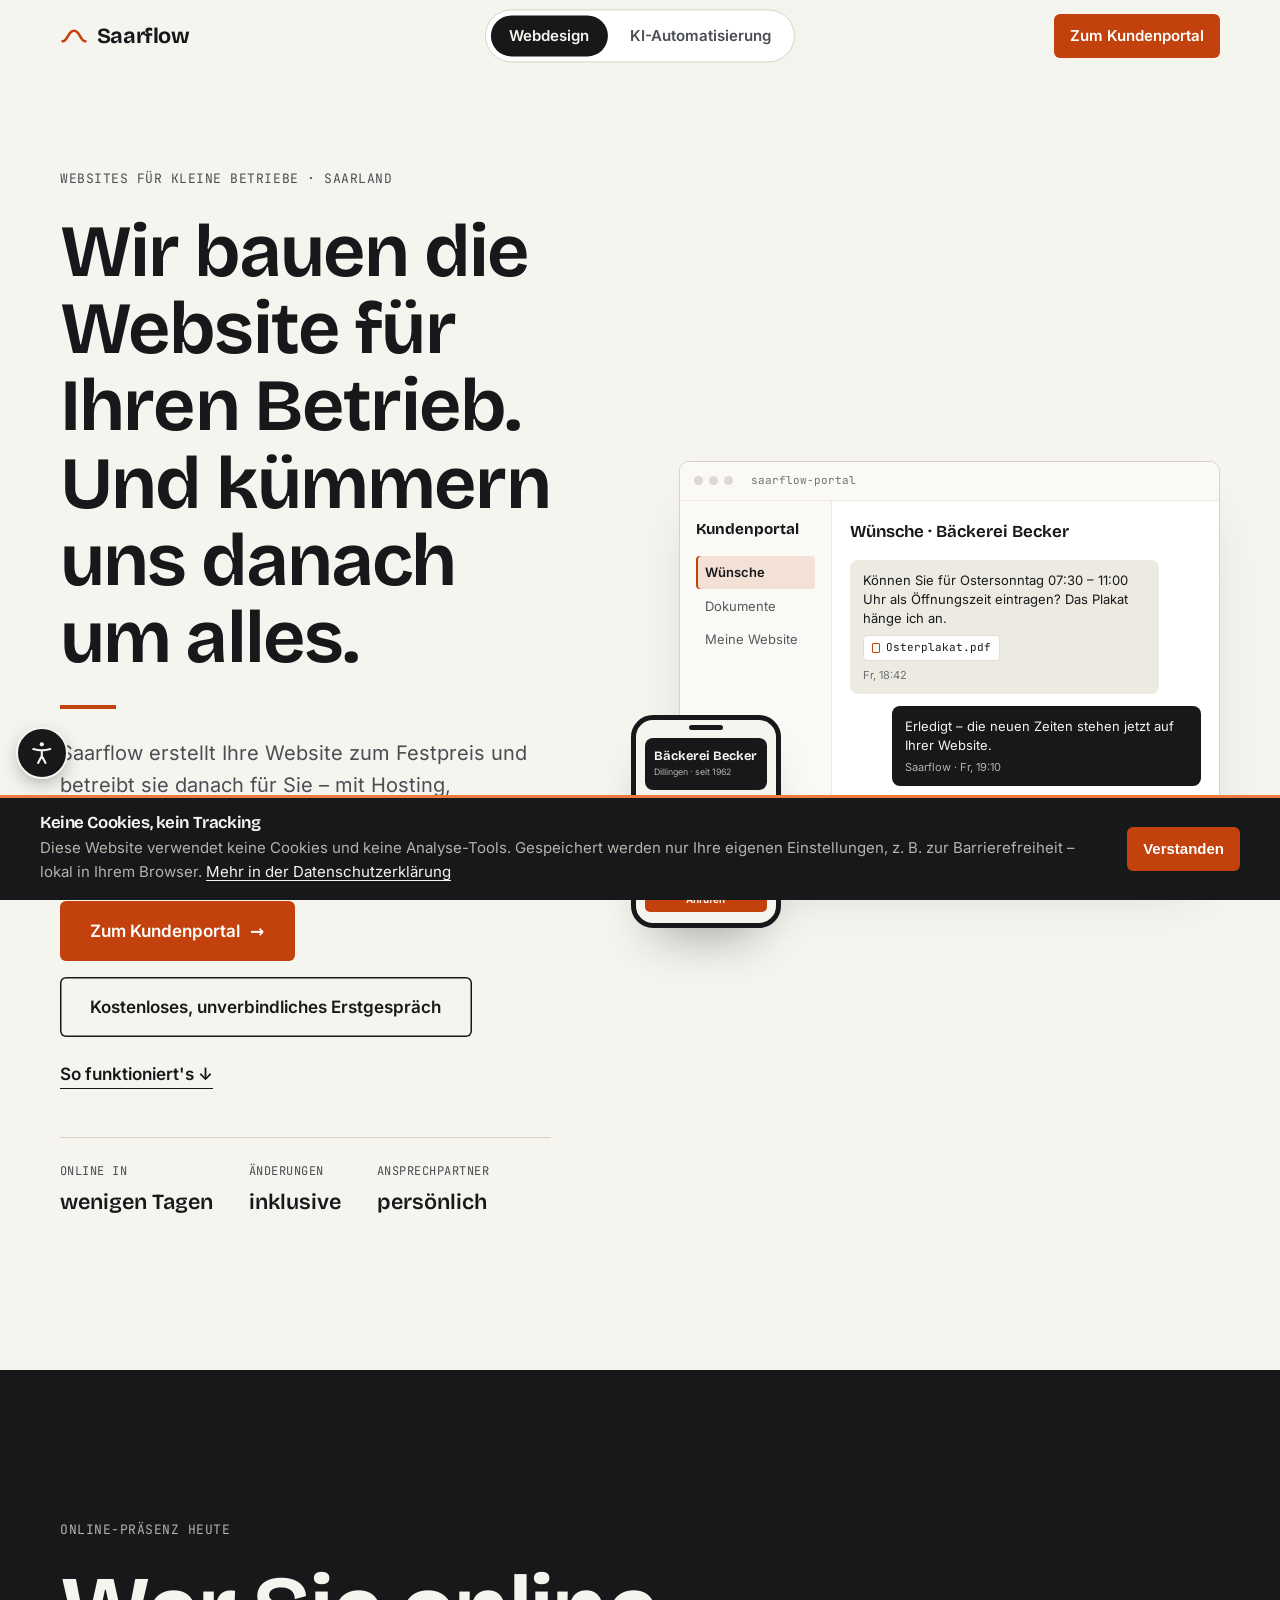
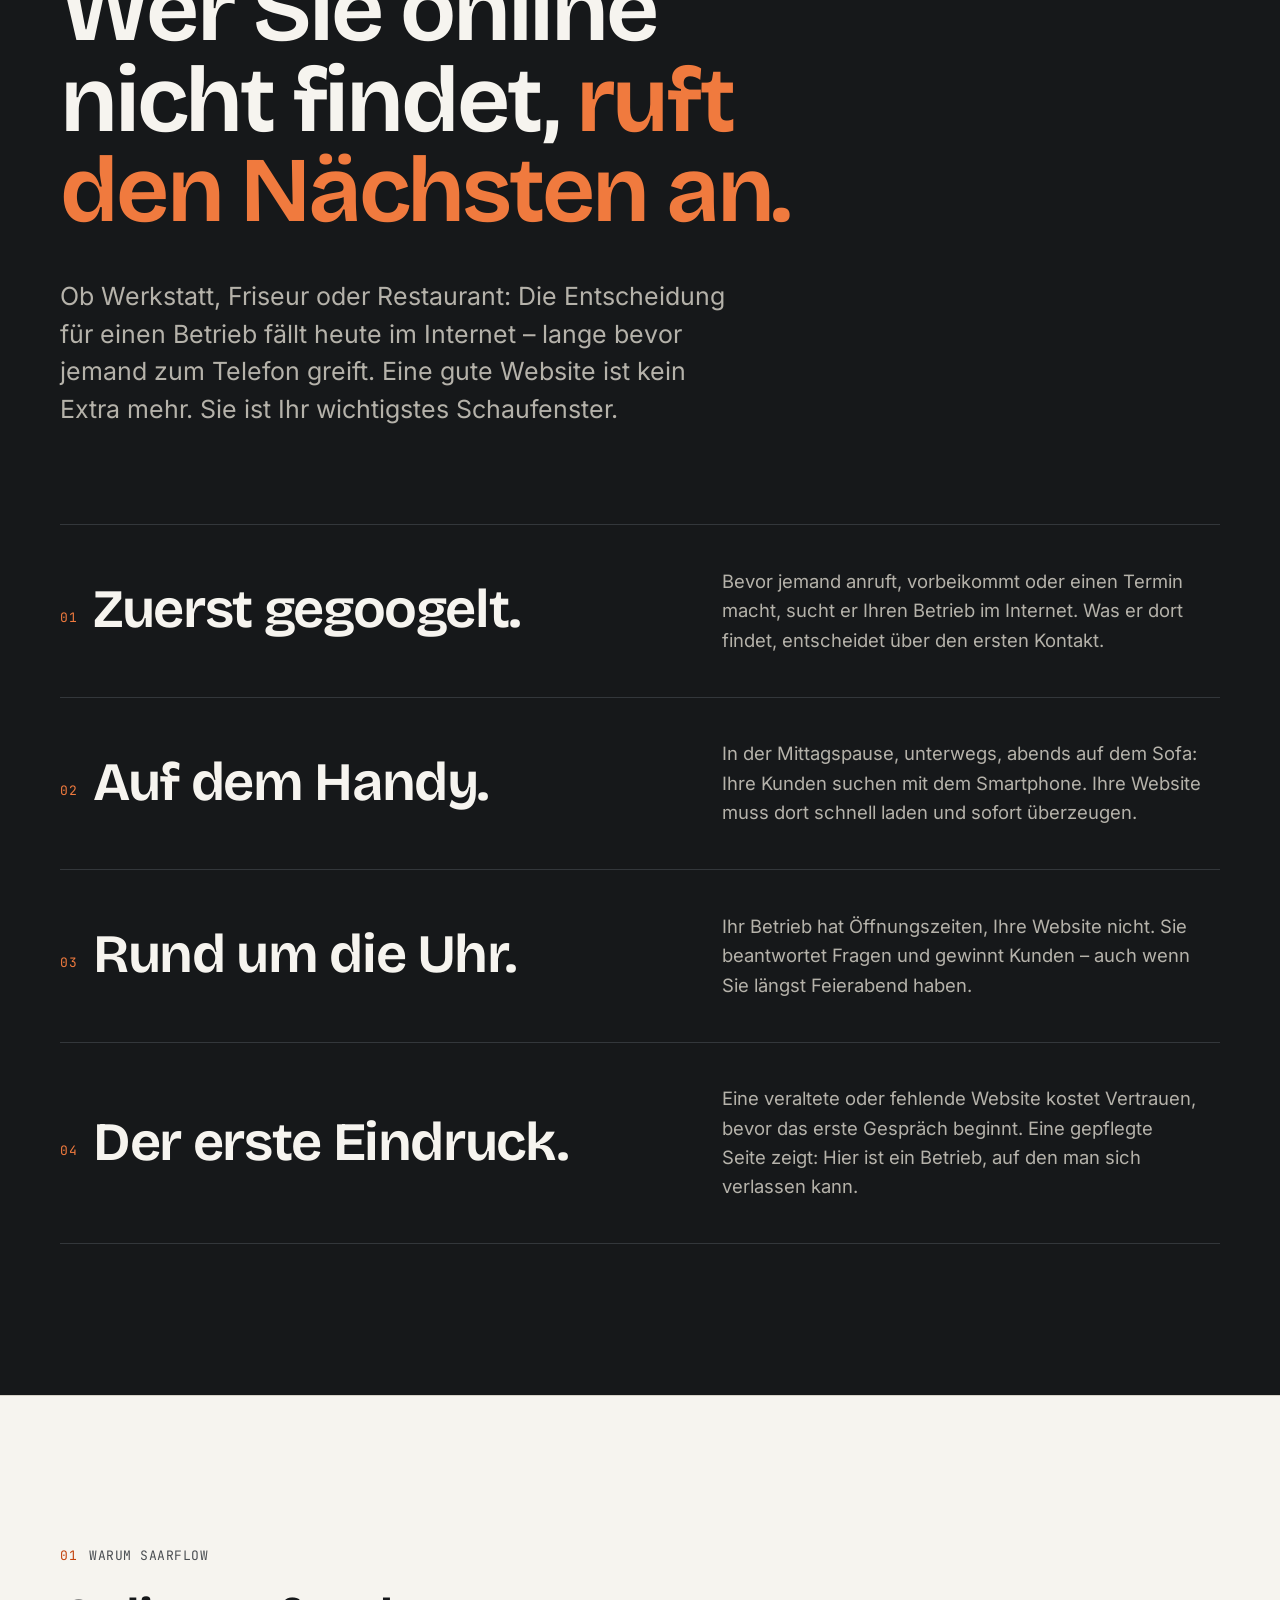
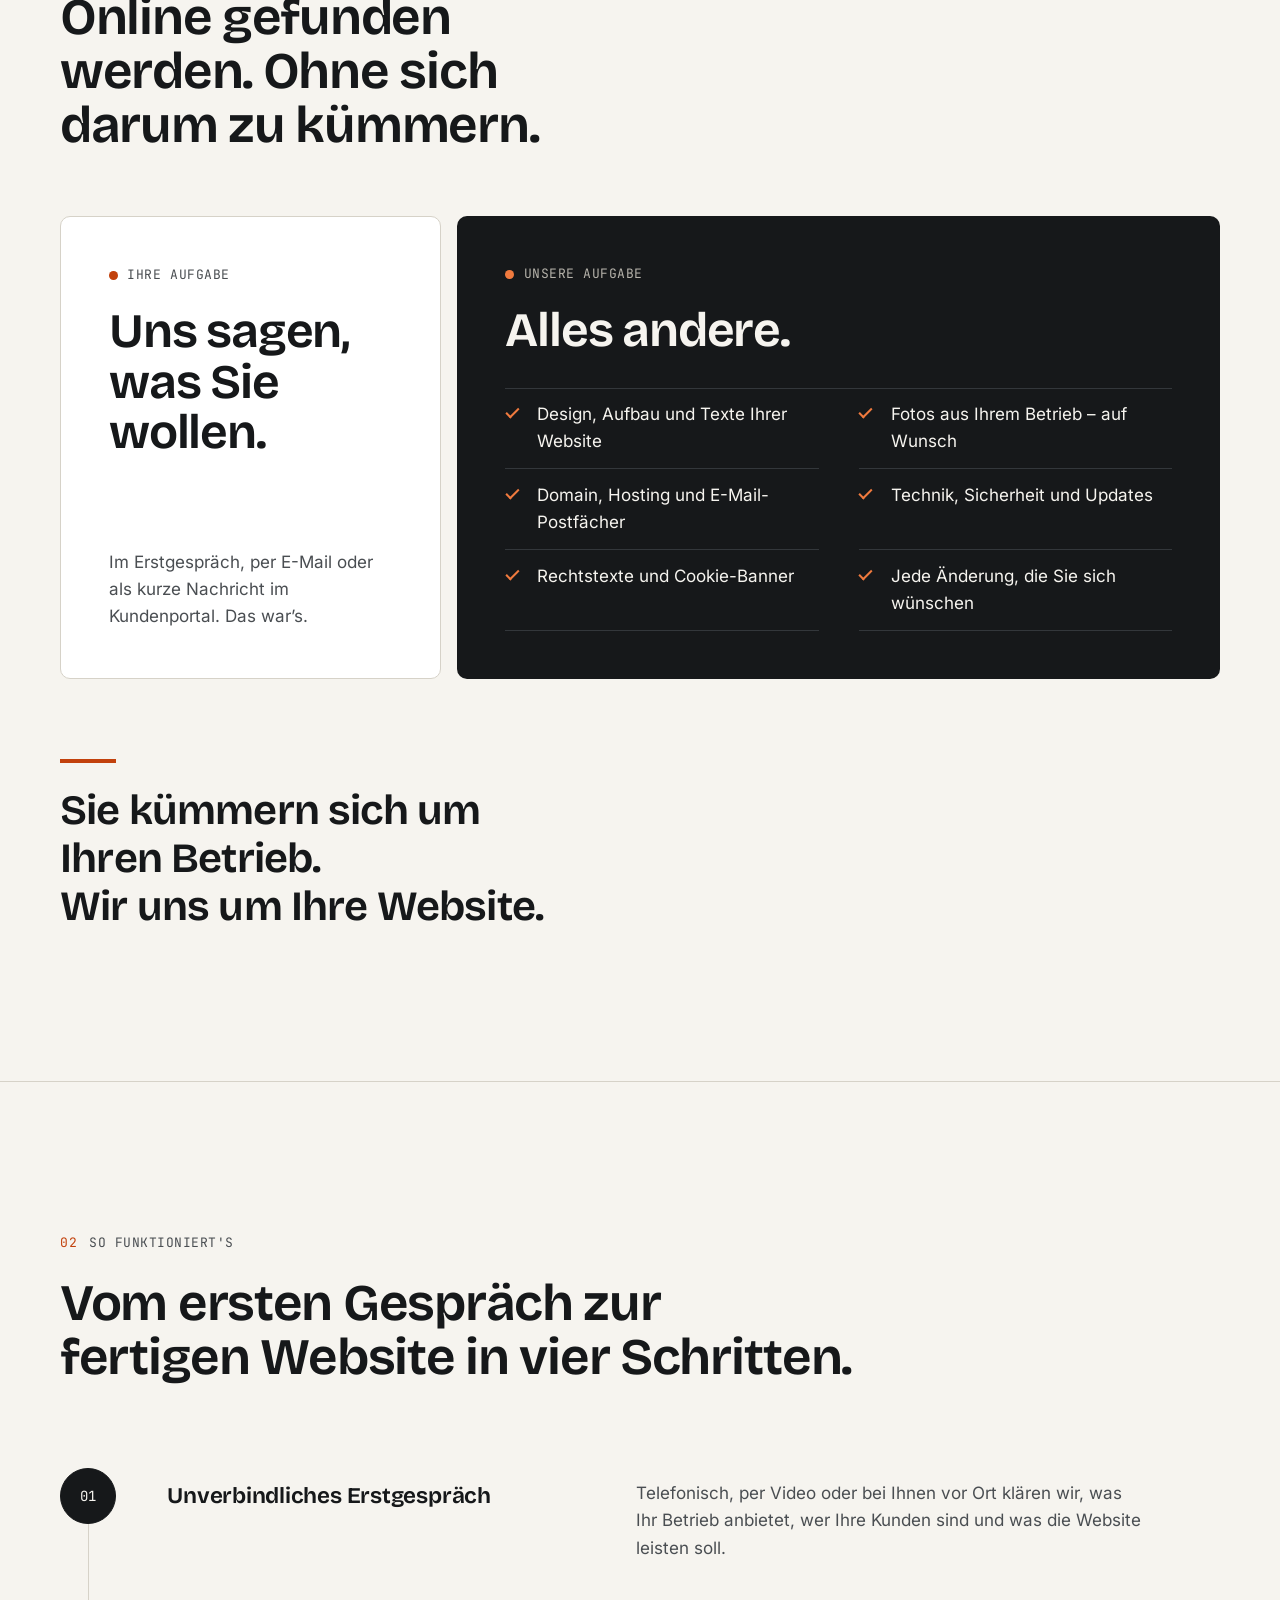
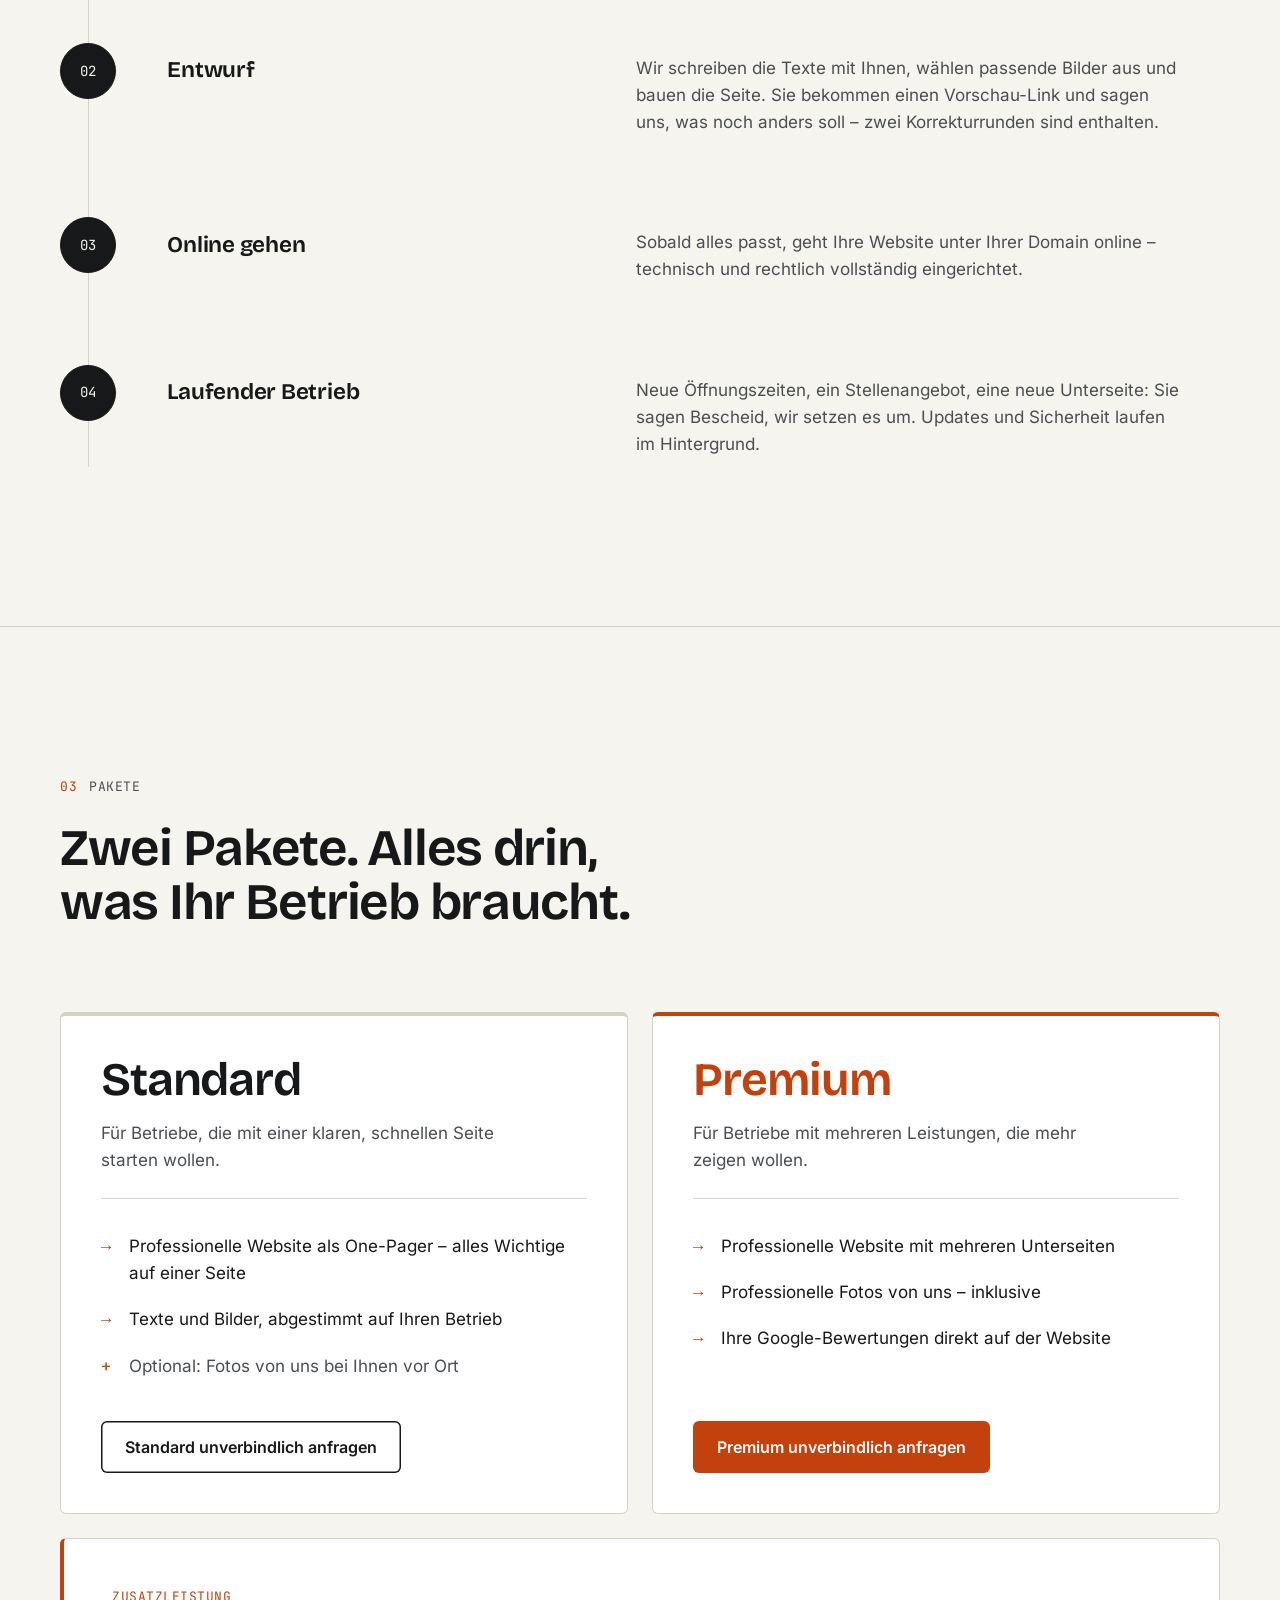
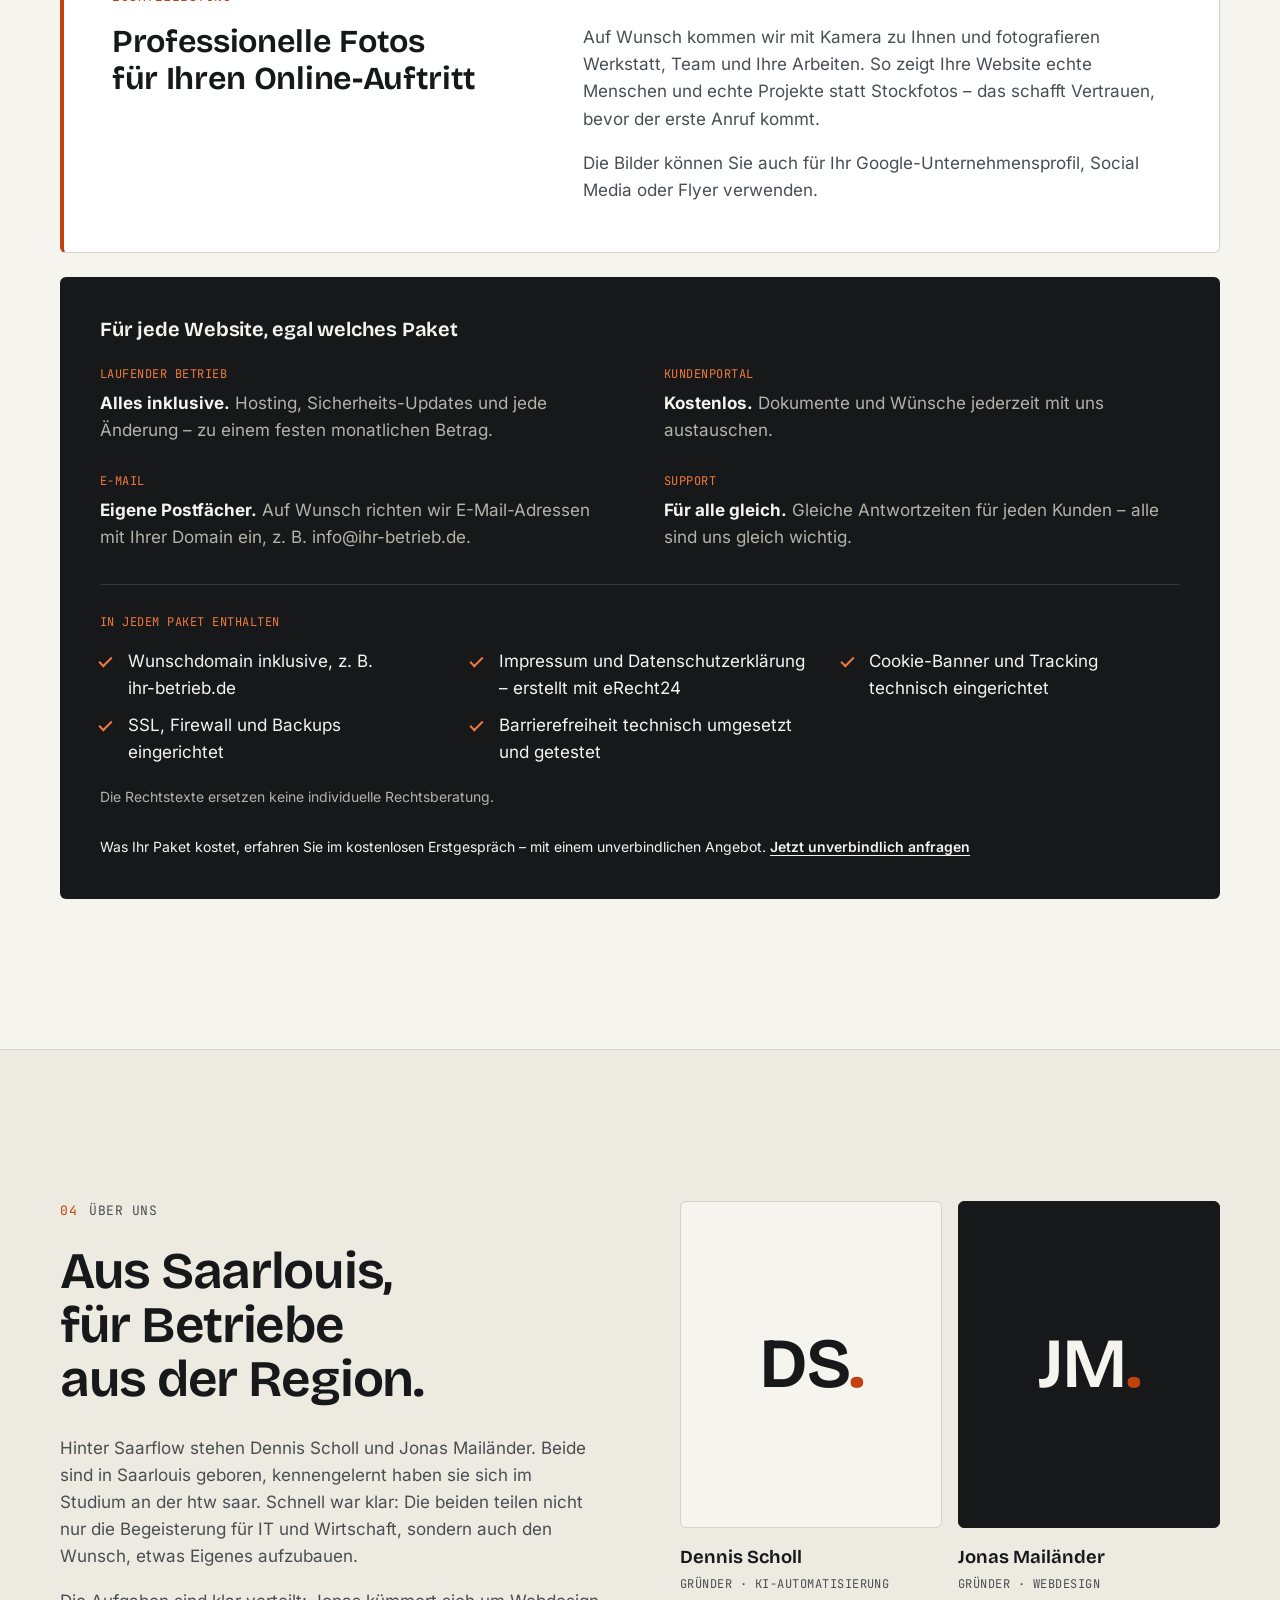
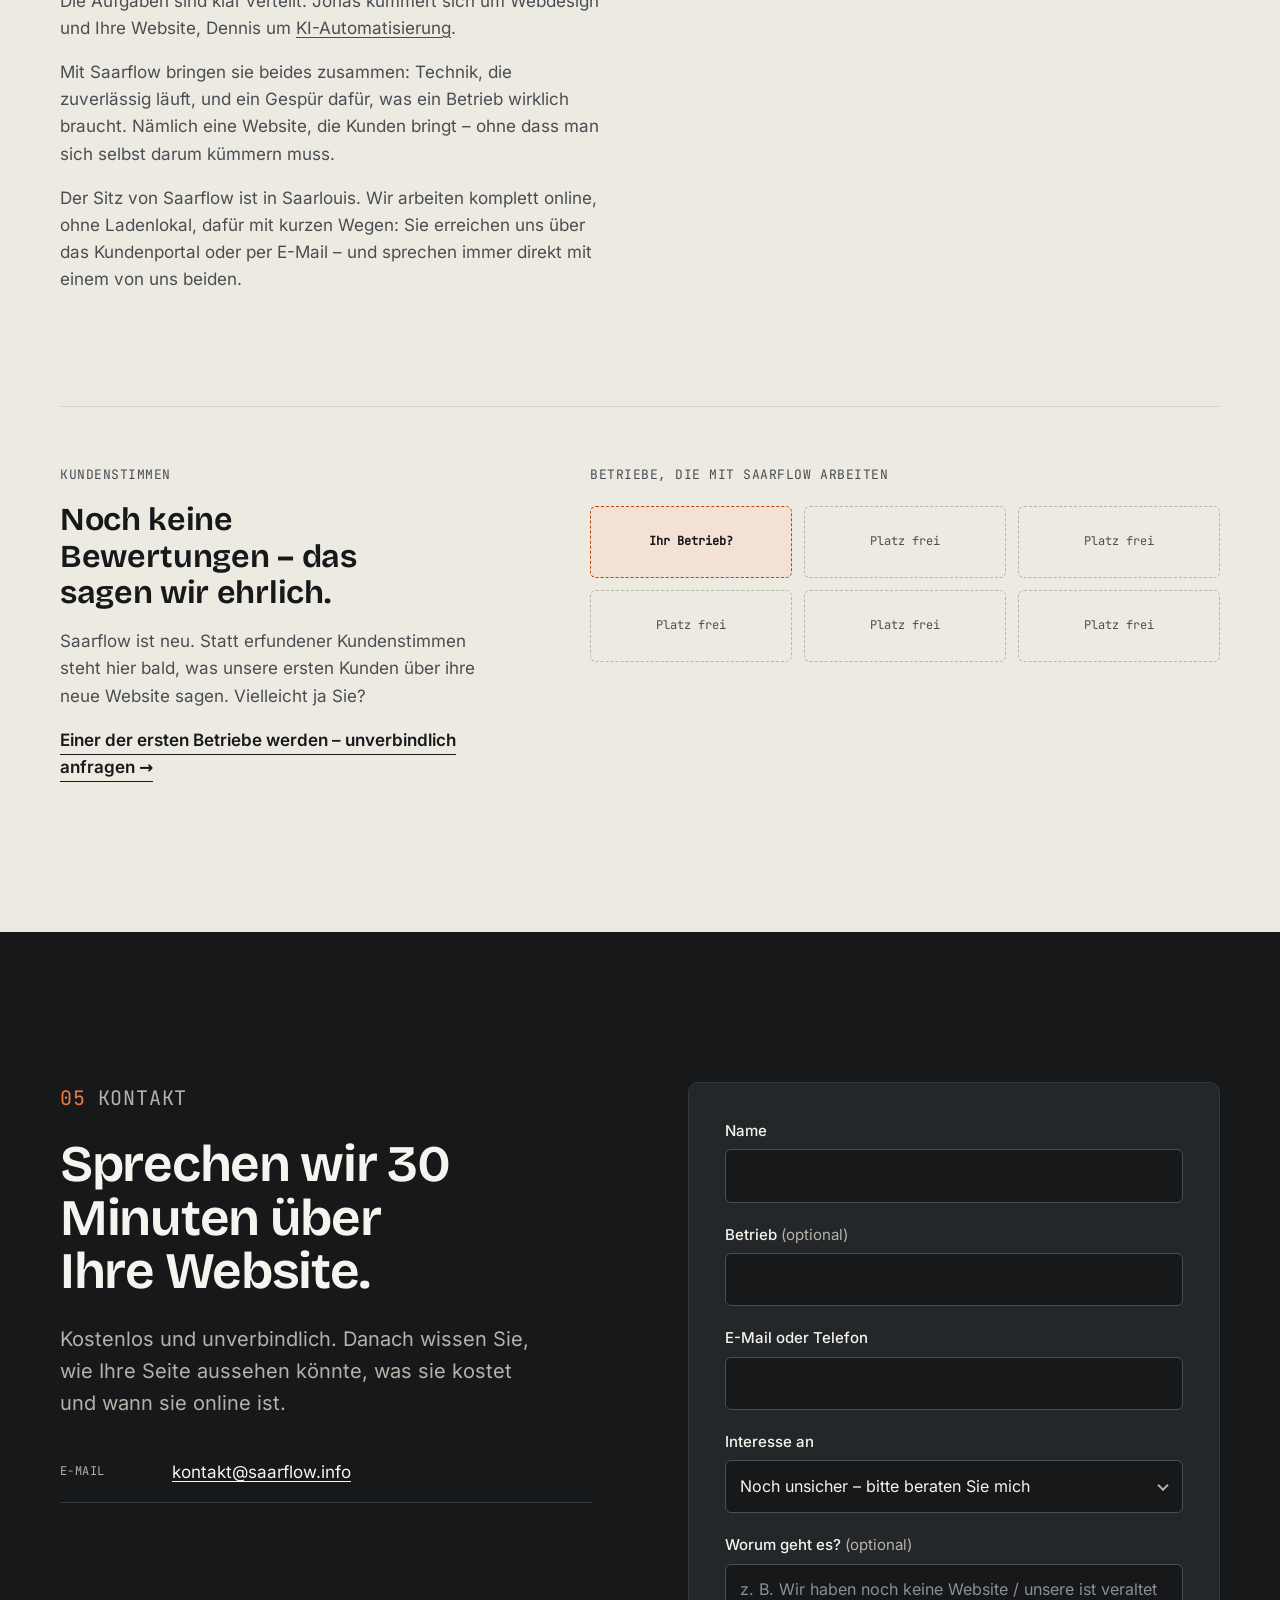
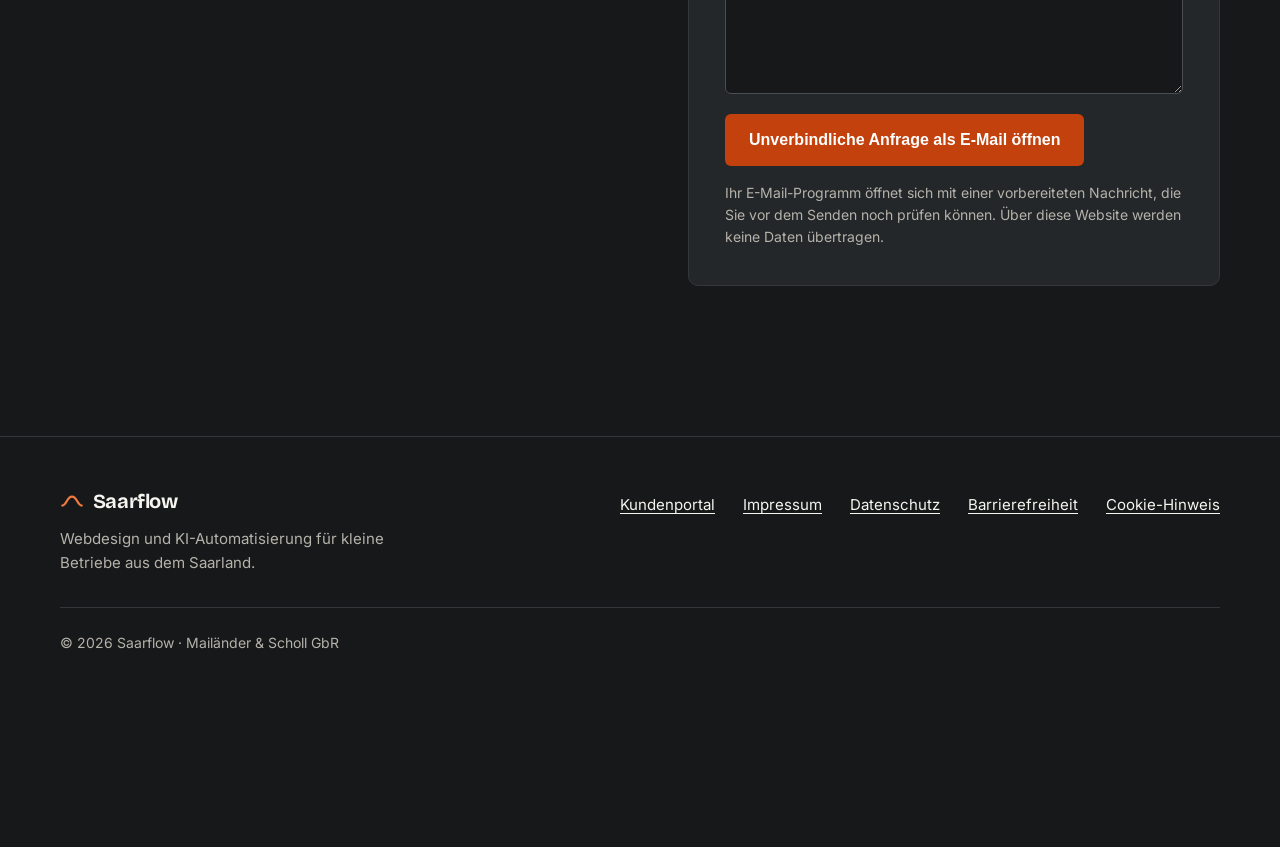
==== index.html @ 3294ce54 "Center section switch, stress 'unverbindlich', drop prices on webdesign - Header: Webdesign / KI-Aut" ====
<!doctype html>
<html lang="de">
<head>
  <meta charset="utf-8">
  <meta name="viewport" content="width=device-width, initial-scale=1">
  <title>Saarflow – Websites für kleine Betriebe, gebaut und gepflegt</title>
  <meta name="description" content="Saarflow baut die Website für Ihren Betrieb und kümmert sich danach um Hosting und Updates. Persönlich, unkompliziert und mit allen Änderungen inklusive. Aus Saarlouis.">
  <meta name="theme-color" content="#F6F4EF">
  <link rel="preload" href="assets/fonts/bricolage-grotesque-latin-wght-normal.woff2" as="font" type="font/woff2" crossorigin>
  <link rel="preload" href="assets/fonts/inter-latin-wght-normal.woff2" as="font" type="font/woff2" crossorigin>
  <link rel="stylesheet" href="assets/css/style.css?v=22">
  <link rel="icon" href="assets/favicon.svg" type="image/svg+xml">
  <script>(function(d){d.classList.add('js');try{var a=JSON.parse(localStorage.getItem('sf-a11y')||'{}');if(a.font)d.classList.add('a11y-font-'+a.font);for(var k in a){if(k!=='font'&&a[k])d.classList.add('a11y-'+k)}}catch(e){}})(document.documentElement)</script>
</head>
<body>
  <a class="skip-link" href="#inhalt">Zum Inhalt springen</a>

  <header class="site-header">
    <div class="container header-inner">
      <a class="logo" href="./" aria-label="Saarflow – Startseite">
        <svg class="logo-mark" viewBox="0 0 32 32" aria-hidden="true"><path d="M3 22c6 0 6-12 13-12s7 12 13 12" fill="none" stroke="currentColor" stroke-width="3" stroke-linecap="round"/></svg>
        <span>Saarflow</span>
      </a>
      <button class="nav-toggle" aria-expanded="false" aria-controls="hauptnavigation">
        <span class="nav-toggle-bars" aria-hidden="true"></span>
        <span class="visually-hidden">Menü</span>
      </button>
      <nav id="hauptnavigation" class="main-nav" aria-label="Hauptnavigation">
        <ul class="nav-switch">
          <li><a href="index.html" aria-current="page">Webdesign</a></li>
          <li><a href="ki-automatisierung.html">KI-Automatisierung</a></li>
        </ul>
        <a class="btn btn-small btn-portal nav-portal" href="https://kundenportal.saarflow.info">Zum Kundenportal</a>
      </nav>
    </div>
  </header>

  <main id="inhalt">

    <!-- 1 · HERO -->
    <section class="hero" aria-labelledby="hero-title">
      <div class="container hero-grid">
        <div class="hero-copy">
          <p class="eyebrow">Websites für kleine Betriebe · Saarland</p>
          <h1 id="hero-title">Wir bauen die Website für Ihren Betrieb. Und kümmern uns danach um alles.</h1>
          <p class="lead">Saarflow erstellt Ihre Website zum Festpreis und betreibt sie danach für Sie – mit Hosting, Sicherheits-Updates und jeder Änderung, die Sie sich wünschen.</p>
          <div class="hero-actions">
            <a class="btn btn-portal btn-large" href="https://kundenportal.saarflow.info">Zum Kundenportal <span aria-hidden="true">→</span></a>
            <a class="btn btn-outline btn-large" href="#kontakt">Kostenloses, unverbindliches Erstgespräch</a>
          </div>
          <p class="hero-sub"><a class="text-link" href="#ablauf">So funktioniert's <span aria-hidden="true">↓</span></a></p>

          <dl class="facts">
            <div><dt>Online in</dt><dd>wenigen Tagen</dd></div>
            <div><dt>Änderungen</dt><dd>inklusive</dd></div>
            <div><dt>Ansprechpartner</dt><dd>persönlich</dd></div>
          </dl>
        </div>

        <!-- Produktansicht (HTML/CSS-Mockup, kein Bild) -->
        <div class="hero-visual reveal" role="img" aria-label="Produktansicht: Im Saarflow-Kundenportal bittet eine Beispiel-Bäckerei um neue Öffnungszeiten für Sonntag, Saarflow meldet die Änderung als erledigt. Daneben zeigt ein Smartphone die aktualisierte Website.">
          <div class="mock-editor" aria-hidden="true">
            <div class="mock-bar"><span></span><span></span><span></span><em>saarflow-portal</em></div>
            <div class="mock-body">
              <aside class="mock-side">
                <b>Kundenportal</b>
                <ul>
                  <li class="is-active">Wünsche</li>
                  <li>Dokumente</li>
                  <li>Meine Website</li>
                </ul>
              </aside>
              <div class="mock-main">
                <p class="mock-label">Wünsche · Bäckerei Becker</p>
                <div class="mock-msg mock-msg--in">
                  <p>Können Sie für Ostersonntag 07:30 – 11:00 Uhr als Öffnungszeit eintragen? Das Plakat hänge ich an.</p>
                  <span class="mock-file">Osterplakat.pdf</span>
                  <small>Fr, 18:42</small>
                </div>
                <div class="mock-msg mock-msg--out">
                  <p>Erledigt – die neuen Zeiten stehen jetzt auf Ihrer Website.</p>
                  <small>Saarflow · Fr, 19:10</small>
                </div>
                <div class="mock-save"><span class="mock-status">Änderung ist online</span><span class="mock-btn">Neuer Wunsch</span></div>
              </div>
            </div>
          </div>
          <div class="mock-phone" aria-hidden="true">
            <div class="phone-notch"></div>
            <div class="phone-hero"><b>Bäckerei Becker</b><small>Dillingen · seit 1962</small></div>
            <div class="phone-card">
              <small>Heute geöffnet</small>
              <b>07:30 – 11:00</b>
            </div>
            <div class="phone-lines"><i></i><i></i><i class="short"></i></div>
            <div class="phone-cta">Anrufen</div>
          </div>
        </div>
      </div>
    </section>

    <!-- Online-Präsenz: warum sie heute zählt -->
    <section class="online" aria-labelledby="online-title">
      <div class="container">
        <p class="eyebrow eyebrow--light">Online-Präsenz heute</p>
        <h2 id="online-title" class="online-title">Wer Sie online nicht findet, <span>ruft den Nächsten an.</span></h2>
        <p class="online-lead">Ob Werkstatt, Friseur oder Restaurant: Die Entscheidung für einen Betrieb fällt heute im Internet – lange bevor jemand zum Telefon greift. Eine gute Website ist kein Extra mehr. Sie ist Ihr wichtigstes Schaufenster.</p>
        <ol class="online-points">
          <li class="reveal">
            <h3><span class="online-num" aria-hidden="true">01</span>Zuerst gegoogelt.</h3>
            <p>Bevor jemand anruft, vorbeikommt oder einen Termin macht, sucht er Ihren Betrieb im Internet. Was er dort findet, entscheidet über den ersten Kontakt.</p>
          </li>
          <li class="reveal">
            <h3><span class="online-num" aria-hidden="true">02</span>Auf dem Handy.</h3>
            <p>In der Mittagspause, unterwegs, abends auf dem Sofa: Ihre Kunden suchen mit dem Smartphone. Ihre Website muss dort schnell laden und sofort überzeugen.</p>
          </li>
          <li class="reveal">
            <h3><span class="online-num" aria-hidden="true">03</span>Rund um die Uhr.</h3>
            <p>Ihr Betrieb hat Öffnungszeiten, Ihre Website nicht. Sie beantwortet Fragen und gewinnt Kunden – auch wenn Sie längst Feierabend haben.</p>
          </li>
          <li class="reveal">
            <h3><span class="online-num" aria-hidden="true">04</span>Der erste Eindruck.</h3>
            <p>Eine veraltete oder fehlende Website kostet Vertrauen, bevor das erste Gespräch beginnt. Eine gepflegte Seite zeigt: Hier ist ein Betrieb, auf den man sich verlassen kann.</p>
          </li>
        </ol>
      </div>
    </section>

    <!-- 2 · WARUM SAARFLOW: Online-Präsenz, stressfrei -->
    <section id="problem" class="section why" aria-labelledby="why-title">
      <div class="container">
        <div class="why-intro">
          <div class="why-head">
            <p class="eyebrow"><span class="num">01</span> Warum Saarflow</p>
            <h2 id="why-title">Online gefunden werden. Ohne sich darum zu kümmern.</h2>
          </div>
        </div>

        <div class="split reveal" role="group" aria-label="Wer macht was?">
          <div class="split-you">
            <p class="split-label">Ihre Aufgabe</p>
            <p class="split-big">Uns sagen, was Sie wollen.</p>
            <p class="split-small">Im Erstgespräch, per E-Mail oder als kurze Nachricht im Kundenportal. Das war’s.</p>
          </div>
          <div class="split-us">
            <p class="split-label">Unsere Aufgabe</p>
            <p class="split-big">Alles andere.</p>
            <ul class="split-list">
              <li>Design, Aufbau und Texte Ihrer Website</li>
              <li>Fotos aus Ihrem Betrieb – auf Wunsch</li>
              <li>Domain, Hosting und E-Mail-Postfächer</li>
              <li>Technik, Sicherheit und Updates</li>
              <li>Rechtstexte und Cookie-Banner</li>
              <li>Jede Änderung, die Sie sich wünschen</li>
            </ul>
          </div>
        </div>

        <div class="why-close reveal">
          <p class="why-statement">Sie kümmern sich um Ihren Betrieb.<br>Wir uns um Ihre Website.</p>
        </div>
      </div>
    </section>

    <!-- 3 · SO FUNKTIONIERT'S -->
    <section id="ablauf" class="section process" aria-labelledby="ablauf-title">
      <div class="container">
        <div class="section-head">
          <p class="eyebrow"><span class="num">02</span> So funktioniert's</p>
          <h2 id="ablauf-title">Vom ersten Gespräch zur fertigen Website in vier Schritten.</h2>
        </div>

        <ol class="steps">
          <li class="step reveal">
            <div class="step-num" aria-hidden="true">01</div>
            <div class="step-text">
              <h3>Unverbindliches Erstgespräch</h3>
              <p>Telefonisch, per Video oder bei Ihnen vor Ort klären wir, was Ihr Betrieb anbietet, wer Ihre Kunden sind und was die Website leisten soll.</p>
            </div>
          </li>
          <li class="step reveal">
            <div class="step-num" aria-hidden="true">02</div>
            <div class="step-text">
              <h3>Entwurf</h3>
              <p>Wir schreiben die Texte mit Ihnen, wählen passende Bilder aus und bauen die Seite. Sie bekommen einen Vorschau-Link und sagen uns, was noch anders soll – zwei Korrekturrunden sind enthalten.</p>
            </div>
          </li>
          <li class="step reveal">
            <div class="step-num" aria-hidden="true">03</div>
            <div class="step-text">
              <h3>Online gehen</h3>
              <p>Sobald alles passt, geht Ihre Website unter Ihrer Domain online – technisch und rechtlich vollständig eingerichtet.</p>
            </div>
          </li>
          <li class="step reveal">
            <div class="step-num" aria-hidden="true">04</div>
            <div class="step-text">
              <h3>Laufender Betrieb</h3>
              <p>Neue Öffnungszeiten, ein Stellenangebot, eine neue Unterseite: Sie sagen Bescheid, wir setzen es um. Updates und Sicherheit laufen im Hintergrund.</p>
            </div>
          </li>
        </ol>

      </div>
    </section>

    <!-- 3 · PREISE -->
    <section id="preise" class="section pricing" aria-labelledby="preise-title">
      <div class="container">
        <div class="section-head">
          <p class="eyebrow"><span class="num">03</span> Pakete</p>
          <h2 id="preise-title">Zwei Pakete. Alles drin, was Ihr Betrieb braucht.</h2>
        </div>

        <div class="plans">
          <article class="plan reveal" aria-labelledby="plan-standard">
            <header class="plan-head">
              <h3 id="plan-standard">Standard</h3>
              <p class="plan-for">Für Betriebe, die mit einer klaren, schnellen Seite starten wollen.</p>
            </header>
            <ul class="plan-list">
              <li>Professionelle Website als One-Pager – alles Wichtige auf einer Seite</li>
              <li>Texte und Bilder, abgestimmt auf Ihren Betrieb</li>
              <li class="plan-option">Optional: Fotos von uns bei Ihnen vor Ort</li>
            </ul>
            <a class="btn btn-outline" href="#kontakt" data-paket="Standard">Standard unverbindlich anfragen</a>
          </article>

          <article class="plan plan--premium reveal" aria-labelledby="plan-premium">
            <header class="plan-head">
              <h3 id="plan-premium">Premium</h3>
              <p class="plan-for">Für Betriebe mit mehreren Leistungen, die mehr zeigen wollen.</p>
            </header>
            <ul class="plan-list">
              <li>Professionelle Website mit mehreren Unterseiten</li>
              <li>Professionelle Fotos von uns – inklusive</li>
              <li>Ihre Google-Bewertungen direkt auf der Website</li>
            </ul>
            <a class="btn" href="#kontakt" data-paket="Premium">Premium unverbindlich anfragen</a>
          </article>
        </div>

        <aside class="extra extra--pricing reveal" aria-labelledby="fotos-title">
          <p class="eyebrow">Zusatzleistung</p>
          <div class="extra-body">
            <h3 id="fotos-title">Professionelle Fotos für Ihren Online-Auftritt</h3>
            <div>
              <p>Auf Wunsch kommen wir mit Kamera zu Ihnen und fotografieren Werkstatt, Team und Ihre Arbeiten. So zeigt Ihre Website echte Menschen und echte Projekte statt Stockfotos – das schafft Vertrauen, bevor der erste Anruf kommt.</p>
              <p>Die Bilder können Sie auch für Ihr Google-Unternehmensprofil, Social Media oder Flyer verwenden.</p>
            </div>
          </div>
        </aside>

        <div class="plan-common reveal">
          <h3>Für jede Website, egal welches Paket</h3>
          <dl>
            <div>
              <dt>Laufender Betrieb</dt>
              <dd><strong>Alles inklusive.</strong> Hosting, Sicherheits-Updates und jede Änderung – zu einem festen monatlichen Betrag.</dd>
            </div>
            <div>
              <dt>Kundenportal</dt>
              <dd><strong>Kostenlos.</strong> Dokumente und Wünsche jederzeit mit uns austauschen.</dd>
            </div>
            <div>
              <dt>E-Mail</dt>
              <dd><strong>Eigene Postfächer.</strong> Auf Wunsch richten wir E-Mail-Adressen mit Ihrer Domain ein, z. B. <span class="nowrap">info@ihr-betrieb.de</span>.</dd>
            </div>
            <div>
              <dt>Support</dt>
              <dd><strong>Für alle gleich.</strong> Gleiche Antwortzeiten für jeden Kunden – alle sind uns gleich wichtig.</dd>
            </div>
          </dl>
          <div class="plan-checks">
            <h4>In jedem Paket enthalten</h4>
            <ul>
              <li>Wunschdomain inklusive, z. B. <span class="nowrap">ihr-betrieb.de</span></li>
              <li>Impressum und Datenschutzerklärung – erstellt mit eRecht24</li>
              <li>Cookie-Banner und Tracking technisch eingerichtet</li>
              <li>SSL, Firewall und Backups eingerichtet</li>
              <li>Barrierefreiheit technisch umgesetzt und getestet</li>
            </ul>
            <p class="plan-checks-note">Die Rechtstexte ersetzen keine individuelle Rechtsberatung.</p>
          </div>
          <p class="plan-note">Was Ihr Paket kostet, erfahren Sie im kostenlosen Erstgespräch – mit einem unverbindlichen Angebot. <a href="#kontakt">Jetzt unverbindlich anfragen</a></p>
        </div>
      </div>
    </section>

    <!-- 4 · VERTRAUEN -->
    <section id="ueber-uns" class="section about" aria-labelledby="about-title">
      <div class="container about-grid">
        <div class="about-copy reveal">
          <p class="eyebrow"><span class="num">04</span> Über uns</p>
          <h2 id="about-title">Aus Saarlouis, für Betriebe aus der Region.</h2>
          <p>Hinter Saarflow stehen Dennis Scholl und Jonas Mailänder. Beide sind in Saarlouis geboren, kennengelernt haben sie sich im Studium an der htw saar. Schnell war klar: Die beiden teilen nicht nur die Begeisterung für IT und Wirtschaft, sondern auch den Wunsch, etwas Eigenes aufzubauen.</p>
          <p>Die Aufgaben sind klar verteilt: Jonas kümmert sich um Webdesign und Ihre Website, Dennis um <a href="ki-automatisierung.html">KI-Automatisierung</a>.</p>
          <p>Mit Saarflow bringen sie beides zusammen: Technik, die zuverlässig läuft, und ein Gespür dafür, was ein Betrieb wirklich braucht. Nämlich eine Website, die Kunden bringt – ohne dass man sich selbst darum kümmern muss.</p>
          <p>Der Sitz von Saarflow ist in Saarlouis. Wir arbeiten komplett online, ohne Ladenlokal, dafür mit kurzen Wegen: Sie erreichen uns über das Kundenportal oder per E-Mail – und sprechen immer direkt mit einem von uns beiden.</p>
        </div>

        <div class="about-visual reveal">
          <ul class="founders">
            <li class="founder">
              <div class="founder-photo" aria-hidden="true"><span>DS</span></div>
              <p class="founder-name">Dennis Scholl</p>
              <p class="founder-role">Gründer · KI-Automatisierung</p>
            </li>
            <li class="founder">
              <div class="founder-photo" aria-hidden="true"><span>JM</span></div>
              <p class="founder-name">Jonas Mailänder</p>
              <p class="founder-role">Gründer · Webdesign</p>
            </li>
          </ul>
        </div>
      </div>

      <div class="container">
        <div class="first-clients reveal">
          <div class="first-copy">
            <p class="eyebrow">Kundenstimmen</p>
            <h3>Noch keine Bewertungen – das sagen wir ehrlich.</h3>
            <p>Saarflow ist neu. Statt erfundener Kundenstimmen steht hier bald, was unsere ersten Kunden über ihre neue Website sagen. Vielleicht ja Sie?</p>
            <a class="text-link" href="#kontakt">Einer der ersten Betriebe werden – unverbindlich anfragen <span aria-hidden="true">→</span></a>
          </div>
          <div class="first-slots">
            <p class="slots-label">Betriebe, die mit Saarflow arbeiten</p>
            <ul aria-label="Noch freie Plätze">
              <li class="slot slot--you"><span>Ihr Betrieb?</span></li>
              <li class="slot"><span>Platz frei</span></li>
              <li class="slot"><span>Platz frei</span></li>
              <li class="slot"><span>Platz frei</span></li>
              <li class="slot"><span>Platz frei</span></li>
              <li class="slot"><span>Platz frei</span></li>
            </ul>
          </div>
        </div>
      </div>
    </section>

    <!-- 5 · CTA + KONTAKT -->
    <section id="kontakt" class="section contact" aria-labelledby="kontakt-title">
      <div class="container contact-grid">
        <div class="contact-copy">
          <p class="eyebrow eyebrow--light"><span class="num">05</span> Kontakt</p>
          <h2 id="kontakt-title">Sprechen wir 30 Minuten über Ihre Website.</h2>
          <p>Kostenlos und unverbindlich. Danach wissen Sie, wie Ihre Seite aussehen könnte, was sie kostet und wann sie online ist.</p>
          <dl class="contact-data">
            <div><dt>E-Mail</dt><dd><a href="mailto:kontakt@saarflow.info">kontakt@saarflow.info</a></dd></div>
          </dl>
        </div>

        <!-- Formular öffnet das E-Mail-Programm des Besuchers (mailto). Empfänger: action + data-mailto.
             Felder haben bewusst kein name-Attribut: ohne JS öffnet sich so eine leere Mail statt "name=..."-Zeilen. -->
        <form class="contact-form" action="mailto:kontakt@saarflow.info" novalidate data-contact-form data-topic="Webdesign" data-mailto="kontakt@saarflow.info">
          <div class="field">
            <label for="name">Name</label>
            <input id="name" type="text" autocomplete="name" required>
          </div>
          <div class="field">
            <label for="betrieb">Betrieb <span class="optional">(optional)</span></label>
            <input id="betrieb" type="text" autocomplete="organization">
          </div>
          <div class="field">
            <label for="email">E-Mail oder Telefon</label>
            <input id="email" type="text" autocomplete="email" required>
          </div>
          <div class="field">
            <label for="paket">Interesse an</label>
            <div class="select-wrap">
              <select id="paket">
                <option value="">Noch unsicher – bitte beraten Sie mich</option>
                <option value="Standard">Standard – One-Pager</option>
                <option value="Premium">Premium – mehrere Unterseiten</option>
              </select>
            </div>
          </div>
          <div class="field">
            <label for="nachricht">Worum geht es? <span class="optional">(optional)</span></label>
            <textarea id="nachricht" rows="4" placeholder="z. B. Wir haben noch keine Website / unsere ist veraltet"></textarea>
          </div>
          <button class="btn btn-light" type="submit">Unverbindliche Anfrage als E-Mail öffnen</button>
          <p class="form-hint">Ihr E-Mail-Programm öffnet sich mit einer vorbereiteten Nachricht, die Sie vor dem Senden noch prüfen können. Über diese Website werden keine Daten übertragen.</p>
          <p class="form-status" role="status" aria-live="polite"></p>
        </form>
      </div>
    </section>
  </main>

  <footer class="site-footer">
    <div class="container footer-inner">
      <div class="footer-brand">
        <p class="logo logo--small"><svg class="logo-mark" viewBox="0 0 32 32" aria-hidden="true"><path d="M3 22c6 0 6-12 13-12s7 12 13 12" fill="none" stroke="currentColor" stroke-width="3" stroke-linecap="round"/></svg> Saarflow</p>
        <p class="footer-claim">Webdesign und KI-Automatisierung für kleine Betriebe aus dem Saarland.</p>
      </div>
      <nav aria-label="Rechtliches">
        <ul>
          <li><a href="https://kundenportal.saarflow.info">Kundenportal</a></li>
          <li><a href="impressum.html">Impressum</a></li>
          <li><a href="datenschutz.html">Datenschutz</a></li>
          <li><a href="barrierefreiheit.html">Barrierefreiheit</a></li>
          <li><button type="button" class="link-btn" data-cookie-settings>Cookie-Hinweis</button></li>
        </ul>
      </nav>
      <p class="copyright">© 2026 Saarflow · Mailänder &amp; Scholl GbR</p>
    </div>
  </footer>

  <script src="assets/js/main.js?v=22" defer></script>
</body>
</html>
---- assets/css/style.css ----
/* ==========================================================================
   Saarflow – Stylesheet
   Designrichtung „Industrie-Präzision“: warmes Off-White, Graphit, ein Akzent.
   ========================================================================== */

@font-face {
  font-family: "Bricolage Grotesque";
  src: url("../fonts/bricolage-grotesque-latin-wght-normal.woff2") format("woff2-variations");
  font-weight: 200 800;
  font-display: swap;
}
@font-face {
  font-family: "Inter";
  src: url("../fonts/inter-latin-wght-normal.woff2") format("woff2-variations");
  font-weight: 100 900;
  font-display: swap;
}
@font-face {
  font-family: "JetBrains Mono";
  src: url("../fonts/jetbrains-mono-latin-400-normal.woff2") format("woff2");
  font-weight: 400;
  font-display: swap;
}

:root {
  /* Farben */
  --paper: #F6F4EF;
  --paper-2: #EDEAE2;
  --ink: #16181A;
  --ink-2: #4A4E52;          /* Fließtext sekundär, 7.6:1 auf --paper */
  --line: #D6D2C8;
  --accent: #C2410C;          /* Hochofen-Orange, 4.9:1 auf --paper, 5.2:1 mit Weiß */
  --accent-soft: #F3E1D6;
  --dark: #16181A;
  --dark-2: #24272A;
  --on-dark: #F6F4EF;
  --on-dark-2: #B5B2AA;
  --accent-on-dark: #F07A3E;  /* 6.1:1 auf --dark */

  /* Typografie */
  --f-display: "Bricolage Grotesque", "Arial Narrow", system-ui, sans-serif;
  --f-text: "Inter", system-ui, -apple-system, "Segoe UI", sans-serif;
  --f-mono: "JetBrains Mono", ui-monospace, "SFMono-Regular", Menlo, monospace;

  --fs-h1: clamp(2.35rem, 1.4rem + 4.2vw, 4.6rem);
  --fs-h2: clamp(1.85rem, 1.3rem + 2.4vw, 3.2rem);
  --fs-h3: clamp(1.2rem, 1.1rem + .4vw, 1.4rem);
  --fs-lead: clamp(1.08rem, 1rem + .35vw, 1.25rem);

  /* Abstände */
  --gutter: clamp(1rem, .5rem + 2.5vw, 2.5rem);
  --section: clamp(5rem, 3rem + 8vw, 10rem);
  --radius: 6px;
  --max: 1240px;
}

/* ---------- Basis ---------- */
*, *::before, *::after { box-sizing: border-box; }
html { -webkit-text-size-adjust: 100%; scroll-behavior: smooth; scroll-padding-top: 5rem; }
body {
  margin: 0;
  background: var(--paper);
  color: var(--ink);
  font-family: var(--f-text);
  font-size: 1.0625rem;
  line-height: 1.6;
  -webkit-font-smoothing: antialiased;
  text-rendering: optimizeLegibility;
}
h1, h2, h3 { font-family: var(--f-display); font-weight: 650; line-height: 1.05; letter-spacing: -0.025em; margin: 0; text-wrap: balance; }
h1 { font-size: var(--fs-h1); }
h2 { font-size: var(--fs-h2); }
h3 { font-size: var(--fs-h3); letter-spacing: -0.01em; line-height: 1.2; }
p { margin: 0 0 1em; text-wrap: pretty; }
ul, ol { margin: 0; padding: 0; list-style: none; }
a { color: inherit; text-decoration-thickness: 1px; text-underline-offset: .2em; }
a:hover { color: var(--accent); }
img, svg { display: block; max-width: 100%; }

:focus-visible { outline: 3px solid var(--accent); outline-offset: 3px; border-radius: 2px; }

.container { width: 100%; max-width: var(--max); margin-inline: auto; padding-inline: var(--gutter); }
.visually-hidden { position: absolute !important; width: 1px; height: 1px; overflow: hidden; clip: rect(0 0 0 0); white-space: nowrap; }

.skip-link { position: absolute; left: 1rem; top: -4rem; z-index: 100; background: var(--ink); color: var(--paper); padding: .75rem 1rem; border-radius: var(--radius); }
.skip-link:focus { top: 1rem; color: var(--paper); }

/* Platzhalter-Markierung: bewusst sichtbar, bis echte Inhalte vorliegen */
.ph {
  background: var(--accent-soft);
  color: inherit;
  outline: 1.5px dashed var(--accent);
  outline-offset: 1px;
  border-radius: 2px;
  padding: 0 .2em;
}
.ph--dark { background: rgba(240, 122, 62, .14); outline-color: var(--accent-on-dark); color: var(--on-dark); }

/* ---------- Bausteine ---------- */
.eyebrow {
  font-family: var(--f-mono);
  font-size: .8125rem;
  letter-spacing: .04em;
  text-transform: uppercase;
  color: var(--ink-2);
  margin-bottom: 1.5rem;
  display: flex; align-items: center; gap: .75rem;
}
.eyebrow .num { color: var(--accent); }
.eyebrow--light { color: var(--on-dark-2); }
.eyebrow--light .num { color: var(--accent-on-dark); }

.btn {
  display: inline-flex; align-items: center; justify-content: center;
  min-height: 3.25rem;
  padding: .9rem 1.5rem;
  background: var(--accent);
  color: #fff;
  font-weight: 600;
  font-size: 1rem;
  line-height: 1.2;
  text-align: center;
  text-decoration: none;
  border: 0;
  border-radius: var(--radius);
  cursor: pointer;
  transition: background-color .2s ease, transform .2s ease;
}
.btn:hover { background: #A3360A; color: #fff; }
.btn:active { transform: translateY(1px); }
.btn-small { min-height: 2.75rem; padding: .6rem 1rem; font-size: .9375rem; }
.btn-large { min-height: 3.75rem; padding: 1.05rem 1.9rem; font-size: 1.0625rem; }
.btn-portal { gap: .6rem; }
.btn-outline { background: transparent; color: var(--ink); box-shadow: inset 0 0 0 1.5px var(--ink); }
.btn-outline:hover { background: var(--ink); color: var(--paper); }
.btn-light:focus-visible { outline-color: var(--accent-on-dark); }

.text-link { font-weight: 600; text-decoration: none; border-bottom: 1px solid currentColor; padding-block: .25rem; }

.section { padding-block: var(--section); border-top: 1px solid var(--line); }
.section-head { max-width: 52rem; margin-bottom: clamp(3rem, 2rem + 4vw, 5.5rem); }

/* ---------- Header ---------- */
.site-header {
  position: sticky; top: 0; z-index: 50;
  background: rgba(246, 244, 239, .94);
  border-bottom: 1px solid transparent;
  transition: border-color .2s ease;
}
.site-header.is-scrolled { border-bottom-color: var(--line); }
.header-inner { display: flex; align-items: center; justify-content: space-between; min-height: 4.5rem; }
.logo { display: inline-flex; align-items: center; gap: .55rem; font-family: var(--f-display); font-weight: 700; font-size: 1.35rem; letter-spacing: -0.02em; text-decoration: none; margin: 0; }
.logo-mark { width: 1.75rem; height: 1.75rem; color: var(--accent); }

.nav-toggle {
  display: inline-flex; align-items: center; justify-content: center;
  width: 2.75rem; height: 2.75rem;
  background: none; border: 1px solid var(--line); border-radius: var(--radius); cursor: pointer; color: var(--ink);
}
.nav-toggle-bars, .nav-toggle-bars::before, .nav-toggle-bars::after { display: block; width: 18px; height: 2px; background: currentColor; position: relative; transition: transform .2s ease; }
.nav-toggle-bars::before, .nav-toggle-bars::after { content: ""; position: absolute; left: 0; }
.nav-toggle-bars::before { top: -6px; }
.nav-toggle-bars::after { top: 6px; }
.nav-toggle[aria-expanded="true"] .nav-toggle-bars { background: transparent; }
.nav-toggle[aria-expanded="true"] .nav-toggle-bars::before { transform: translateY(6px) rotate(45deg); }
.nav-toggle[aria-expanded="true"] .nav-toggle-bars::after { transform: translateY(-6px) rotate(-45deg); }

.main-nav { display: none; position: absolute; left: 0; right: 0; top: 100%; background: var(--paper); border-bottom: 1px solid var(--line); padding: 1rem var(--gutter) 1.5rem; }
.main-nav.is-open { display: block; }
.main-nav ul { display: flex; flex-direction: column; gap: .25rem; }
.main-nav a:not(.btn) { display: block; padding: .75rem 0; text-decoration: none; font-weight: 500; }
.main-nav .btn { margin-top: .5rem; width: 100%; }
.main-nav a[aria-current="page"] { color: var(--ink); font-weight: 650; box-shadow: inset 3px 0 0 var(--accent); padding-left: .85rem; }
.js .main-nav:not(.is-open) { display: none; }
html:not(.js) .main-nav { display: block; position: static; padding: 0; border: 0; }
html:not(.js) .nav-toggle { display: none; }

@media (min-width: 760px) {
  .nav-toggle { display: none; }
  .main-nav, .js .main-nav:not(.is-open) { display: block; position: static; padding: 0; border: 0; background: none; }
  .main-nav ul { flex-direction: row; align-items: center; gap: 1.75rem; }
  .main-nav a:not(.btn) { padding: .5rem 0; font-size: .9375rem; }
  .main-nav a[aria-current="page"] { box-shadow: inset 0 -2px 0 var(--accent); padding-left: 0; }
  .main-nav .btn { margin: 0; width: auto; }
}

/* ---------- Hero ---------- */
.hero { padding-block: clamp(3rem, 2rem + 5vw, 7rem) var(--section); }
.hero-grid { display: grid; gap: clamp(3rem, 2rem + 4vw, 5rem); }
.hero h1 { max-width: 15ch; }
.hero h1::after { content: ""; display: block; width: 3.5rem; height: 4px; background: var(--accent); margin-top: 1.75rem; }
.lead { font-size: var(--fs-lead); color: var(--ink-2); max-width: 36rem; margin-top: 1.75rem; }
.hero-actions { display: flex; flex-wrap: wrap; align-items: center; gap: 1rem 2rem; margin-top: 2.25rem; }
.hero-actions .btn { width: 100%; }
.hero-sub { margin: 1.5rem 0 0; }
@media (min-width: 520px) { .hero-actions .btn { width: auto; } }

.facts { display: grid; grid-template-columns: repeat(3, auto); justify-content: start; gap: 1.25rem clamp(1.25rem, 3vw, 2.25rem); margin: 3rem 0 0; padding-top: 1.5rem; border-top: 1px solid var(--line); }
@media (max-width: 479px) { .facts { grid-template-columns: repeat(2, auto); } }
.facts dt { font-family: var(--f-mono); font-size: .75rem; text-transform: uppercase; letter-spacing: .04em; color: var(--ink-2); }
.facts dd { margin: .25rem 0 0; font-family: var(--f-display); font-size: clamp(1.1rem, 1rem + .45vw, 1.35rem); font-weight: 600; white-space: nowrap; }

@media (min-width: 1024px) {
  .hero-grid { grid-template-columns: 5fr 6fr; align-items: center; }
}

/* ---------- Produkt-Mockup ---------- */
.hero-visual { position: relative; padding-bottom: 2.5rem; }
.mock-editor {
  background: #fff;
  border: 1px solid var(--line);
  border-radius: 10px;
  box-shadow: 0 1px 0 rgba(0,0,0,.03), 0 30px 60px -30px rgba(22, 24, 26, .25);
  overflow: hidden;
  font-size: .8125rem;
}
.mock-bar { display: flex; align-items: center; gap: 6px; padding: .65rem .9rem; border-bottom: 1px solid #ECE9E2; background: #FAF9F6; }
.mock-bar span { width: 9px; height: 9px; border-radius: 50%; background: #DDD9D0; }
.mock-bar em { font-style: normal; font-family: var(--f-mono); font-size: .6875rem; color: #6B6F73; margin-left: .75rem; }
.mock-body { display: grid; grid-template-columns: 1fr; }
.mock-side { display: none; border-right: 1px solid #ECE9E2; padding: 1rem; background: #FAF9F6; }
.mock-side b { display: block; font-family: var(--f-display); font-size: .95rem; margin-bottom: .9rem; }
.mock-side li { padding: .4rem .55rem; border-radius: 4px; color: #55595D; }
.mock-side li.is-active { background: var(--accent-soft); color: var(--ink); font-weight: 600; box-shadow: inset 2px 0 0 var(--accent); }
.mock-main { padding: 1.1rem 1.1rem 1.25rem; }
.mock-label { font-family: var(--f-display); font-weight: 650; font-size: 1.05rem; margin-bottom: .9rem; }
.mock-msg { max-width: 88%; padding: .7rem .85rem .6rem; border-radius: 8px; margin-bottom: .75rem; font-size: .8125rem; line-height: 1.45; }
.mock-msg p { margin: 0 0 .35rem; }
.mock-msg small { display: block; font-size: .6875rem; color: #6B6F73; }
.mock-msg--in { background: var(--paper-2); color: var(--ink); }
.mock-msg--out { margin-left: auto; background: var(--ink); color: var(--paper); }
.mock-msg--out small { color: var(--on-dark-2); }
.mock-file { display: inline-flex; align-items: center; gap: .35rem; margin: .1rem 0 .45rem; padding: .25rem .5rem; background: #fff; border: 1px solid #E2DED5; border-radius: 4px; font-family: var(--f-mono); font-size: .6875rem; }
.mock-file::before { content: ""; width: 8px; height: 10px; border: 1.5px solid var(--accent); border-radius: 1px; }
.mock-save { display: flex; align-items: center; justify-content: space-between; gap: .75rem; margin-top: 1rem; padding-top: .9rem; border-top: 1px solid #ECE9E2; }
.mock-status { font-size: .75rem; color: #55595D; display: flex; align-items: center; gap: .4rem; }
.mock-status::before { content: ""; width: 7px; height: 7px; border-radius: 50%; background: #2F9E44; }
.mock-btn { background: var(--ink); color: #fff; padding: .45rem .8rem; border-radius: 4px; font-weight: 600; font-size: .75rem; }

.mock-phone {
  position: absolute; right: 0; bottom: 0;
  width: 132px;
  background: var(--paper);
  border: 5px solid var(--ink);
  border-radius: 22px;
  padding: 1.1rem .55rem .65rem;
  font-size: .625rem;
  box-shadow: 0 30px 50px -25px rgba(22, 24, 26, .4);
}
.phone-notch { position: absolute; top: 5px; left: 50%; transform: translateX(-50%); width: 34px; height: 5px; border-radius: 4px; background: var(--ink); }
.phone-hero { background: var(--ink); color: var(--paper); border-radius: 8px; padding: .7rem .55rem; }
.phone-hero b { display: block; font-family: var(--f-display); font-size: .8rem; line-height: 1.1; }
.phone-hero small { color: var(--on-dark-2); font-size: .55rem; }
.phone-card { margin-top: .45rem; border: 1px solid var(--accent); background: #fff; border-radius: 6px; padding: .4rem .5rem; }
.phone-card small { display: block; color: var(--accent); font-weight: 600; font-size: .55rem; }
.phone-card b { font-family: var(--f-mono); font-size: .7rem; font-weight: 400; }
.phone-lines { margin: .55rem 0; display: grid; gap: 4px; }
.phone-lines i { display: block; height: 5px; background: var(--paper-2); border-radius: 3px; }
.phone-lines i.short { width: 60%; }
.phone-cta { background: var(--accent); color: #fff; text-align: center; border-radius: 5px; padding: .35rem; font-weight: 600; }

@media (max-width: 559px) {
  .hero-visual { padding-bottom: 0; }
  .mock-phone { position: relative; margin: -1.25rem 1rem 0 auto; }
}
@media (min-width: 560px) {
  .mock-body { grid-template-columns: 9.5rem 1fr; }
  .mock-side { display: block; }
  .hero-visual { padding: 0 0 3.5rem 3rem; }
  .mock-phone { width: 150px; right: auto; left: 0; }
}
@media (min-width: 1024px) {
  .hero-visual { padding: 0 0 3.5rem 3rem; }
}


/* ---------- Online-Präsenz ---------- */
.online { background: var(--dark); color: var(--on-dark); padding-block: var(--section); }
.online-title { font-size: clamp(2.6rem, 1.3rem + 5.6vw, 6.25rem); line-height: .98; letter-spacing: -0.035em; max-width: 15ch; }
.online-title span { color: var(--accent-on-dark); }
.online-lead { font-size: clamp(1.15rem, 1rem + .7vw, 1.6rem); line-height: 1.5; color: var(--on-dark-2); max-width: 42rem; margin: clamp(1.75rem, 1rem + 2vw, 2.75rem) 0 0; }
.online-points { margin-top: clamp(3.5rem, 2rem + 5vw, 7rem); border-top: 1px solid #33373B; }
.online-points li { display: grid; gap: .75rem; padding-block: clamp(1.75rem, 1rem + 2vw, 2.75rem); border-bottom: 1px solid #33373B; }
.online-points h3 { font-size: clamp(1.9rem, 1.3rem + 2.6vw, 3.4rem); line-height: 1.05; letter-spacing: -0.025em; display: flex; align-items: baseline; gap: 1rem; }
.online-num { font-family: var(--f-mono); font-weight: 400; font-size: .8125rem; letter-spacing: .04em; color: var(--accent-on-dark); flex: none; transform: translateY(-.35em); }
.online-points p { margin: 0; color: var(--on-dark-2); font-size: clamp(1rem, .95rem + .3vw, 1.15rem); max-width: 36rem; }
@media (min-width: 960px) { .online-points li { grid-template-columns: 6fr 5fr; gap: 4rem; align-items: center; } }
.a11y-contrast .online-points li, .a11y-contrast .online-points { border-color: #6B6760; }

/* ---------- Warum Saarflow (stressfrei) ---------- */
.why-intro { margin-bottom: clamp(2.5rem, 2rem + 3vw, 4rem); }
.why-head h2 { max-width: 20ch; }

.split { display: grid; gap: 1rem; }
.split > div { border-radius: 10px; padding: clamp(1.5rem, 1rem + 2.5vw, 3rem); }
.split-you { background: #fff; border: 1px solid var(--line); display: flex; flex-direction: column; }
.split-us { background: var(--ink); color: var(--on-dark); }
.split-label { font-family: var(--f-mono); font-size: .8125rem; text-transform: uppercase; letter-spacing: .04em; color: var(--ink-2); margin: 0 0 1.25rem; display: flex; align-items: center; gap: .6rem; }
.split-label::before { content: ""; width: .55rem; height: .55rem; border-radius: 50%; background: var(--accent); }
.split-us .split-label { color: var(--on-dark-2); }
.split-us .split-label::before { background: var(--accent-on-dark); }
.split-big { font-family: var(--f-display); font-weight: 650; font-size: clamp(1.9rem, 1.4rem + 2.2vw, 3rem); line-height: 1.05; letter-spacing: -0.025em; margin: 0; max-width: 12ch; }
.split-small { margin: auto 0 0; padding-top: 2rem; color: var(--ink-2); max-width: 22rem; }
.split-list { display: grid; margin-top: 2rem; border-top: 1px solid #33373B; }
.split-list li { position: relative; padding: .8rem 0 .8rem 2rem; border-bottom: 1px solid #33373B; }
.split-list li::before { content: ""; position: absolute; left: .2rem; top: 1.05rem; width: .45rem; height: .8rem; border-right: 2px solid var(--accent-on-dark); border-bottom: 2px solid var(--accent-on-dark); transform: rotate(45deg); }
@media (min-width: 700px) { .split-list { grid-template-columns: 1fr 1fr; column-gap: 2.5rem; } }
@media (min-width: 960px) { .split { grid-template-columns: 4fr 8fr; } }

.why-close { margin-top: clamp(3rem, 2rem + 4vw, 5rem); display: grid; gap: 1.25rem; }
.why-statement { font-family: var(--f-display); font-weight: 650; font-size: clamp(1.6rem, 1.2rem + 2vw, 2.6rem); line-height: 1.15; letter-spacing: -0.02em; margin: 0; }
.why-statement::before { content: ""; display: block; width: 3.5rem; height: 4px; background: var(--accent); margin-bottom: 1.5rem; }
@media (min-width: 960px) { .why-close { grid-template-columns: 7fr 5fr; gap: 5rem; align-items: end; } }

/* ---------- Ablauf ---------- */
.steps { position: relative; counter-reset: step; }
.steps::before { content: ""; position: absolute; left: 1.375rem; top: .5rem; bottom: .5rem; width: 1px; background: var(--line); }
.step { position: relative; display: grid; grid-template-columns: 2.75rem 1fr; column-gap: 1.25rem; padding-bottom: 3.5rem; }
.step:last-child { padding-bottom: 0; }
.step-num {
  grid-row: 1 / span 2;
  width: 2.75rem; height: 2.75rem;
  display: grid; place-items: center;
  font-family: var(--f-mono); font-size: .8125rem;
  background: var(--paper); border: 1px solid var(--ink); border-radius: 50%;
  position: relative; z-index: 1;
}
.step.is-visible .step-num { background: var(--ink); color: var(--paper); transition: background-color .4s ease .2s, color .4s ease .2s; }
.step-text h3 { margin: .45rem 0 .75rem; }
.step-text p { color: var(--ink-2); max-width: 34rem; }
@media (min-width: 900px) {
  .steps::before { left: 1.75rem; }
  .step { grid-template-columns: 3.5rem 1fr; column-gap: clamp(2rem, 4vw, 4rem); padding-bottom: 4rem; align-items: start; }
  .step-num { width: 3.5rem; height: 3.5rem; font-size: .875rem; }
  .step-text { display: grid; grid-template-columns: 5fr 7fr; column-gap: clamp(2rem, 4vw, 4rem); align-items: start; }
  .step-text h3 { margin-top: .9rem; }
  .step-text p { margin-top: .75rem; }
}

/* Zusatzleistung Fotos */
.extra { margin-top: clamp(4rem, 3rem + 4vw, 6rem); padding: clamp(1.5rem, 1rem + 2.5vw, 3rem); background: #fff; border: 1px solid var(--line); border-left: 4px solid var(--accent); border-radius: var(--radius); }
.extra .eyebrow { margin-bottom: 1rem; color: var(--accent); }
.extra-body { display: grid; gap: 1.25rem; }
.extra h3 { font-size: clamp(1.4rem, 1.1rem + 1.2vw, 2rem); line-height: 1.15; }
.extra-body p { color: var(--ink-2); max-width: 40rem; }
.extra-body p:last-child { margin-bottom: 0; }
@media (min-width: 900px) { .extra-body { grid-template-columns: 5fr 7fr; column-gap: clamp(2rem, 4vw, 4rem); } }

/* ---------- Preise ---------- */
.plans { display: grid; gap: 1.5rem; }
.plan { display: flex; flex-direction: column; background: #fff; border: 1px solid var(--line); border-top: 4px solid var(--line); border-radius: var(--radius); padding: clamp(1.5rem, 1rem + 2vw, 2.5rem); }
.plan--premium { border-top-color: var(--accent); }
.plan-head { padding-bottom: 1.5rem; margin-bottom: 1.5rem; border-bottom: 1px solid var(--line); }
.plan h3 { font-family: var(--f-mono); font-weight: 400; font-size: .8125rem; text-transform: uppercase; letter-spacing: .04em; color: var(--ink-2); }
.plan--premium h3 { color: var(--accent); }
.plan-price { margin: .75rem 0 .75rem; display: flex; flex-wrap: wrap; align-items: baseline; gap: .25rem .6rem; }
.plan-price .amount { font-family: var(--f-display); font-weight: 650; font-size: clamp(2.4rem, 1.8rem + 2.4vw, 3.4rem); letter-spacing: -0.03em; line-height: 1; }
.plan-price .unit { color: var(--ink-2); font-size: .9375rem; }
.plan-monthly { display: flex; flex-wrap: wrap; align-items: baseline; gap: .15rem .6rem; margin: 0 0 1.25rem; padding: .75rem 1rem; background: var(--accent-soft); border-left: 3px solid var(--accent); border-radius: 0 var(--radius) var(--radius) 0; color: var(--ink); font-size: .9375rem; line-height: 1.4; }
.plan-monthly { flex-direction: column; align-items: flex-start; }
.plan-monthly .plus { font-family: var(--f-display); font-weight: 650; font-size: 1.5rem; letter-spacing: -0.02em; white-space: nowrap; }
.plan-monthly .per { font-size: 1.05rem; font-weight: 600; }
.plan-monthly .what { color: var(--ink-2); }
.plan-for { color: var(--ink-2); margin: 0; }
.plan-list { flex: 1; margin-bottom: 2rem; }
.plan-list li { position: relative; padding: .6rem 0 .6rem 1.75rem; }
.plan-list li strong { font-weight: 600; }
.plan-list li::before { content: "→"; position: absolute; left: 0; color: var(--accent); font-family: var(--f-mono); }
.plan-option { color: var(--ink-2); }
.plan-option::before { content: "+" !important; }
.plan .btn { align-self: flex-start; }
@media (min-width: 768px) { .plans { grid-template-columns: 1fr 1fr; } }

.plan-common { margin-top: 1.5rem; padding: clamp(1.5rem, 1rem + 2vw, 2.5rem); background: var(--ink); color: var(--on-dark); border-radius: var(--radius); }
.plan-common h3 { font-size: 1.25rem; margin-bottom: 1.5rem; }
.plan-common dl { margin: 0; display: grid; gap: 1.25rem; }
.plan-common dt { font-family: var(--f-mono); font-size: .75rem; text-transform: uppercase; letter-spacing: .04em; color: var(--accent-on-dark); margin-bottom: .35rem; }
.plan-common dd { margin: 0; color: var(--on-dark-2); }
.plan-common dd strong { color: var(--on-dark); }
.plan-note { margin: 1.75rem 0 0; font-size: .875rem; }
.plan-note a { color: var(--on-dark); font-weight: 600; }
.plan-note .ph { background: rgba(240, 122, 62, .14); outline-color: var(--accent-on-dark); color: var(--on-dark); }
@media (min-width: 700px) { .plan-common dl { grid-template-columns: repeat(2, 1fr); gap: 1.75rem 3rem; } }

/* ---------- Über uns / Vertrauen ---------- */
.about { background: var(--paper-2); }
.about-grid { display: grid; gap: 3rem; align-items: center; }
.about-copy h2 { margin-bottom: 1.75rem; max-width: 16ch; }
.about-copy p:not(.eyebrow) { color: var(--ink-2); max-width: 34rem; }
@media (min-width: 900px) { .about-grid { grid-template-columns: 1fr 1fr; gap: 5rem; align-items: start; } }

/* Gründer */
.about-visual { width: 100%; }
.founders { display: grid; grid-template-columns: 1fr 1fr; gap: 1rem; }
.founder-photo { aspect-ratio: 4 / 5; display: grid; place-items: center; background: var(--paper); border: 1px solid var(--line); border-radius: var(--radius); margin-bottom: .9rem; }
.founder:last-child .founder-photo { background: var(--ink); border-color: var(--ink); }
.founder-photo span { font-family: var(--f-display); font-weight: 650; font-size: clamp(2.5rem, 2rem + 3vw, 4.5rem); letter-spacing: -0.03em; color: var(--ink); }
.founder:last-child .founder-photo span { color: var(--paper); }
.founder-photo span::after { content: "."; color: var(--accent); }
.founder-name { font-family: var(--f-display); font-weight: 650; font-size: 1.15rem; margin: 0; }
.founder-role { font-family: var(--f-mono); font-size: .75rem; text-transform: uppercase; letter-spacing: .04em; color: var(--ink-2); margin: .2rem 0 0; }

/* Erste Kunden / freie Plätze */
.first-clients { display: grid; gap: 2.5rem; margin-top: clamp(4rem, 3rem + 4vw, 6rem); padding-top: clamp(2.5rem, 2rem + 2vw, 4rem); border-top: 1px solid var(--line); }
.first-copy .eyebrow { margin-bottom: 1rem; }
.first-copy h3 { font-size: clamp(1.4rem, 1.1rem + 1.2vw, 2rem); line-height: 1.15; margin-bottom: 1rem; max-width: 18ch; }
.first-copy p { color: var(--ink-2); max-width: 30rem; }
.slots-label { font-family: var(--f-mono); font-size: .8125rem; text-transform: uppercase; letter-spacing: .04em; color: var(--ink-2); }
.first-slots ul { display: grid; grid-template-columns: repeat(2, 1fr); gap: .75rem; margin-top: 1.25rem; }
.slot { height: 4.5rem; display: grid; place-items: center; border: 1.5px dashed #B9B4A8; border-radius: var(--radius); font-family: var(--f-mono); font-size: .75rem; color: var(--ink-2); }
.slot--you { border-color: var(--accent); background: var(--accent-soft); color: var(--ink); font-weight: 600; }
@media (min-width: 640px) { .first-slots ul { grid-template-columns: repeat(3, 1fr); } }
@media (min-width: 960px) { .first-clients { grid-template-columns: 5fr 7fr; gap: 5rem; align-items: start; } }

/* ---------- Kontakt ---------- */
.contact { background: var(--dark); color: var(--on-dark); border-top: 0; }
.contact a:hover { color: var(--accent-on-dark); }
.contact-grid { display: grid; gap: 3.5rem; }
.contact-copy h2 { max-width: 14ch; margin-bottom: 1.5rem; }
.contact-copy > p { color: var(--on-dark-2); max-width: 30rem; font-size: var(--fs-lead); }
.contact-data { margin: 2.5rem 0 0; display: grid; gap: 1rem; }
.contact-data div { display: grid; grid-template-columns: 6rem 1fr; gap: 1rem; padding-bottom: 1rem; border-bottom: 1px solid #33373B; }
.contact-data dt { font-family: var(--f-mono); font-size: .75rem; text-transform: uppercase; letter-spacing: .04em; color: var(--on-dark-2); padding-top: .2rem; }
.contact-data dd { margin: 0; }

.contact-form { display: grid; gap: 1.25rem; align-content: start; background: var(--dark-2); border: 1px solid #33373B; border-radius: 10px; padding: clamp(1.25rem, 1rem + 2vw, 2.25rem); }
.field { display: grid; gap: .4rem; }
.field label { font-weight: 500; font-size: .9375rem; }
.optional { color: var(--on-dark-2); font-weight: 400; }
.field input[type="text"], .field textarea {
  width: 100%; font: inherit; font-size: 1rem; color: var(--on-dark);
  background: var(--dark); border: 1px solid #4A4E52; border-radius: var(--radius);
  padding: .8rem .9rem; min-height: 3rem;
}
.field textarea { resize: vertical; }
.select-wrap { position: relative; }
.select-wrap::after { content: ""; position: absolute; right: 1rem; top: 50%; width: 8px; height: 8px; border-right: 2px solid var(--on-dark-2); border-bottom: 2px solid var(--on-dark-2); transform: translateY(-70%) rotate(45deg); pointer-events: none; }
.field select { width: 100%; font: inherit; font-size: 1rem; color: var(--on-dark); background: var(--dark); border: 1px solid #4A4E52; border-radius: var(--radius); padding: .8rem 2.75rem .8rem .9rem; min-height: 3rem; -webkit-appearance: none; appearance: none; cursor: pointer; }
.field select:focus-visible { outline: 2px solid var(--accent-on-dark); outline-offset: 1px; border-color: transparent; }
.field input::placeholder, .field textarea::placeholder { color: #8C8F93; }
.field input:focus-visible, .field textarea:focus-visible { outline: 2px solid var(--accent-on-dark); outline-offset: 1px; border-color: transparent; }
.field [aria-invalid="true"] { border-color: var(--accent-on-dark); }
.field-check { grid-template-columns: auto 1fr; align-items: start; gap: .75rem; }
.field-check input { width: 1.25rem; height: 1.25rem; margin: .15rem 0 0; accent-color: var(--accent); }
.field-check label { font-weight: 400; font-size: .875rem; color: var(--on-dark-2); }
.field-check a { color: var(--on-dark); }
.contact :focus-visible { outline-color: var(--accent-on-dark); }
.contact-form .btn { justify-self: start; }
.form-status { margin: 0; font-size: .9375rem; color: var(--on-dark-2); min-height: 1.5em; }
.form-status:empty { display: none; }
.form-status.is-success { color: var(--on-dark); padding: 1rem; border-left: 3px solid #51CF66; background: rgba(81, 207, 102, .08); }
.form-status.is-error { color: var(--on-dark); padding: 1rem; border-left: 3px solid var(--accent-on-dark); background: rgba(240, 122, 62, .1); }
.form-hint { margin: -.25rem 0 0; font-size: .875rem; color: var(--on-dark-2); }
.form-status p { margin: 0 0 .5rem; }
.form-fallback { display: flex; flex-wrap: wrap; gap: .6rem; margin-top: .9rem; }
.btn-ghost { background: transparent; color: var(--on-dark); box-shadow: inset 0 0 0 1.5px var(--on-dark-2); }
.btn-ghost:hover { background: var(--on-dark); color: var(--ink); }
@media (min-width: 960px) { .contact-grid { grid-template-columns: 1fr 1fr; gap: 6rem; } }

/* ---------- Footer ---------- */
.site-footer { background: var(--dark); color: var(--on-dark-2); border-top: 1px solid #33373B; padding-block: 3rem 5.5rem; font-size: .9375rem; }
.site-footer .logo { color: var(--on-dark); font-size: 1.25rem; }
.site-footer .logo-mark { color: var(--accent-on-dark); width: 1.5rem; height: 1.5rem; }
.footer-inner { display: grid; gap: 2rem; }
.footer-inner p { margin: 0; }
.footer-brand { display: grid; gap: .6rem; }
.footer-claim { max-width: 22rem; }
.footer-inner ul { display: flex; flex-wrap: wrap; gap: .25rem 1.75rem; }
.footer-inner nav a, .footer-inner nav .link-btn { color: var(--on-dark); display: inline-block; padding-block: .5rem; }
.copyright { padding-top: 1.5rem; border-top: 1px solid #33373B; font-size: .875rem; }
.site-footer a:hover { color: var(--accent-on-dark); }
.site-footer :focus-visible { outline-color: var(--accent-on-dark); }
@media (min-width: 900px) {
  .footer-inner { grid-template-columns: 1fr auto; align-items: start; column-gap: 4rem; }
  .footer-inner ul { justify-content: flex-end; }
  .copyright { grid-column: 1 / -1; }
}

/* ---------- Rechtstexte ---------- */
.legal { padding-block: clamp(3rem, 2rem + 4vw, 6rem) var(--section); }
.legal .container { max-width: 52rem; }
.legal h1 { font-size: var(--fs-h2); margin-bottom: 1rem; }
.legal h2 { font-size: 1.5rem; margin: 3rem 0 1rem; }
.legal h3 { font-size: 1.15rem; margin: 2rem 0 .75rem; }
.legal p, .legal li { color: var(--ink-2); }
.legal ul { list-style: disc; padding-left: 1.25rem; margin-bottom: 1em; }
.legal-note { padding: 1rem 1.25rem; border: 1.5px dashed var(--accent); background: var(--accent-soft); border-radius: var(--radius); color: var(--ink) !important; margin: 1.5rem 0 2rem; }
.back-link { display: inline-block; margin-bottom: 2rem; font-weight: 600; text-decoration: none; }

/* ---------- Einblenden ---------- */
.js .reveal { opacity: 0; transform: translateY(18px); transition: opacity .7s ease, transform .7s cubic-bezier(.2, .7, .2, 1); }
.js .reveal.is-visible { opacity: 1; transform: none; }

@media (prefers-reduced-motion: reduce) {
  html { scroll-behavior: auto; }
  .js .reveal { opacity: 1; transform: none; transition: none; }
  * { transition-duration: .01ms !important; }
}

/* ==========================================================================
   Barrierefreiheit – Einstellungs-Menü
   ========================================================================== */
.a11y-btn {
  position: fixed; left: 1rem; bottom: calc(1rem + var(--cookie-h, 0px)); z-index: 90;
  width: 3.25rem; height: 3.25rem; border-radius: 50%; border: 2px solid var(--paper);
  background: var(--ink); color: var(--paper); display: grid; place-items: center; cursor: pointer;
  box-shadow: 0 6px 20px -6px rgba(22, 24, 26, .5); transition: bottom .2s ease;
}
.a11y-btn svg { width: 1.6rem; height: 1.6rem; fill: currentColor; }
.a11y-btn:hover { background: #000; }
.a11y-panel {
  position: fixed; left: 1rem; bottom: calc(5rem + var(--cookie-h, 0px)); z-index: 91;
  width: min(22rem, calc(100vw - 2rem)); max-height: calc(100vh - 7rem - var(--cookie-h, 0px)); overflow: auto;
  background: #fff; color: var(--ink); border: 1px solid var(--line); border-radius: 10px;
  box-shadow: 0 24px 60px -20px rgba(22, 24, 26, .45); padding: 1.25rem; font-size: 1rem;
}
.a11y-panel[hidden], .cookie-banner[hidden] { display: none; }
.a11y-head { display: flex; align-items: center; justify-content: space-between; margin-bottom: 1rem; }
.a11y-head h2 { font-size: 1.25rem; }
.a11y-close { width: 2.75rem; height: 2.75rem; border: 1px solid var(--line); border-radius: var(--radius); background: none; font-size: 1.5rem; line-height: 1; cursor: pointer; color: var(--ink); }
.a11y-group { font-family: var(--f-mono); font-size: .75rem; text-transform: uppercase; letter-spacing: .04em; color: var(--ink-2); margin: 0 0 .5rem; }
.a11y-sizes { display: grid; grid-template-columns: repeat(3, 1fr); gap: .4rem; margin-bottom: 1rem; }
.a11y-sizes button, .a11y-toggle, .a11y-reset { font: inherit; color: var(--ink); cursor: pointer; }
.a11y-sizes button { min-height: 2.75rem; border: 1px solid var(--line); border-radius: var(--radius); background: var(--paper); font-size: .875rem; }
.a11y-sizes button:nth-child(2) { font-size: 1rem; }
.a11y-sizes button:nth-child(3) { font-size: 1.15rem; }
.a11y-sizes button[aria-pressed="true"] { background: var(--ink); color: var(--paper); border-color: var(--ink); }
.a11y-list li + li { border-top: 1px solid var(--line); }
.a11y-toggle { width: 100%; min-height: 3rem; display: flex; align-items: center; justify-content: space-between; gap: 1rem; background: none; border: 0; padding: .5rem 0; text-align: left; font-size: .9375rem; }
.a11y-switch { flex: none; width: 2.6rem; height: 1.5rem; border-radius: 1rem; background: #CFCBC2; position: relative; transition: background-color .15s ease; }
.a11y-switch::after { content: ""; position: absolute; top: 3px; left: 3px; width: 1.125rem; height: 1.125rem; border-radius: 50%; background: #fff; transition: transform .15s ease; }
.a11y-toggle[aria-pressed="true"] .a11y-switch { background: var(--accent); }
.a11y-toggle[aria-pressed="true"] .a11y-switch::after { transform: translateX(1.1rem); }
.a11y-foot { display: flex; flex-wrap: wrap; justify-content: space-between; align-items: center; gap: .75rem; margin-top: 1rem; padding-top: 1rem; border-top: 1px solid var(--line); font-size: .875rem; }
.a11y-reset { background: none; border: 0; padding: .5rem 0; text-decoration: underline; text-underline-offset: .2em; font-size: .875rem; }

/* Wirkung der Einstellungen */
.a11y-font-1 { font-size: 112.5%; }
.a11y-font-2 { font-size: 125%; }
.a11y-contrast { --paper: #FFFFFF; --paper-2: #FFFFFF; --ink-2: #16181A; --line: #6B6760; --accent: #9A3209; --accent-soft: #FBE3D6; --on-dark-2: #F6F4EF; --accent-on-dark: #FFA270; }
.a11y-contrast .btn-outline, .a11y-contrast .slot, .a11y-contrast .plan, .a11y-contrast .mock-editor, .a11y-contrast .split-you { border-color: var(--ink); }
.a11y-links a:not(.btn) { text-decoration: underline !important; text-decoration-thickness: 2px !important; background: #FFE680 !important; color: #16181A !important; }
.a11y-readable *:not(svg):not(svg *) { font-family: Verdana, Tahoma, "Segoe UI", Arial, sans-serif !important; letter-spacing: 0 !important; }
.a11y-spacing body { line-height: 1.9; letter-spacing: .03em; word-spacing: .12em; }
.a11y-spacing h1, .a11y-spacing h2, .a11y-spacing h3 { line-height: 1.3; letter-spacing: .01em; }
.a11y-spacing p { margin-bottom: 1.5em; }
.a11y-motion *, .a11y-motion *::before, .a11y-motion *::after { animation: none !important; transition: none !important; scroll-behavior: auto !important; }
.a11y-motion .reveal { opacity: 1 !important; transform: none !important; }
.a11y-motion .about-visual .river { stroke-dashoffset: 0 !important; }
.a11y-cursor, .a11y-cursor * { cursor: url("data:image/svg+xml,%3Csvg xmlns='http://www.w3.org/2000/svg' width='44' height='44' viewBox='0 0 24 24'%3E%3Cpath d='M4 2l15 11.5-6.5.8 3.8 7-3 1.5-3.7-7.1L4 20z' fill='%2316181A' stroke='%23fff' stroke-width='1.5' stroke-linejoin='round'/%3E%3C/svg%3E") 6 3, auto !important; }

/* ==========================================================================
   Cookie-Hinweis
   ========================================================================== */
.cookie-banner {
  position: fixed; left: 0; right: 0; bottom: 0; z-index: 95;
  display: flex; flex-wrap: wrap; align-items: center; gap: .75rem 1.5rem;
  padding: 1rem var(--gutter); background: var(--ink); color: var(--on-dark);
  border-top: 3px solid var(--accent-on-dark); font-size: .9375rem;
}
.cookie-text { flex: 1 1 28rem; }
.cookie-banner h2 { font-size: 1.05rem; margin-bottom: .25rem; }
.cookie-banner p { margin: 0; color: var(--on-dark-2); }
.cookie-banner a { color: var(--on-dark); }
.cookie-banner a:hover { color: var(--accent-on-dark); }
.cookie-banner :focus-visible { outline-color: var(--accent-on-dark); }
.site-footer { padding-bottom: calc(5.5rem + var(--cookie-h, 0px)); }

/* Footer-Link als Button */
.link-btn { background: none; border: 0; padding: .5rem 0; font: inherit; color: var(--on-dark); text-decoration: underline; text-decoration-thickness: 1px; text-underline-offset: .2em; cursor: pointer; }
.link-btn:hover { color: var(--accent-on-dark); }

/* Für-alle-Pakete-Checkliste */
.plan-checks { margin-top: 2rem; padding-top: 1.75rem; border-top: 1px solid #33373B; }
.plan-checks h4 { margin: 0 0 1rem; font-family: var(--f-mono); font-weight: 400; font-size: .75rem; text-transform: uppercase; letter-spacing: .04em; color: var(--accent-on-dark); }
.plan-checks ul { display: grid; gap: .6rem 2rem; }
.plan-checks li { position: relative; padding-left: 1.75rem; color: var(--on-dark); }
.plan-checks li::before { content: ""; position: absolute; left: .15rem; top: .35em; width: .45rem; height: .8rem; border-right: 2px solid var(--accent-on-dark); border-bottom: 2px solid var(--accent-on-dark); transform: rotate(45deg); }
@media (min-width: 768px) { .plan-checks ul { grid-template-columns: repeat(2, 1fr); } }
@media (min-width: 1100px) { .plan-checks ul { grid-template-columns: repeat(3, 1fr); } }
.plan-checks-note { margin: 1.25rem 0 0; font-size: .875rem; color: var(--on-dark-2); }
.a11y-contrast .site-header { background: #fff; }
.nowrap { white-space: nowrap; }
.extra--pricing { margin-top: 1.5rem; }

/* ==========================================================================
   KI-Automatisierung
   ========================================================================== */
/* Ablauf-Mockup im Hero */
.flow { position: relative; display: grid; gap: .9rem; background: #fff; border: 1px solid var(--line); border-radius: 10px; padding: clamp(1.1rem, .8rem + 1.5vw, 1.75rem); box-shadow: 0 30px 60px -30px rgba(22, 24, 26, .25); }
.flow::before { content: ""; position: absolute; left: calc(clamp(1.1rem, .8rem + 1.5vw, 1.75rem) + 1.25rem); top: 2.5rem; bottom: 2.5rem; width: 1px; background: var(--line); }
.flow-step { position: relative; display: grid; grid-template-columns: 2.5rem 1fr; gap: .9rem; align-items: start; padding: .85rem 1rem .85rem .85rem; border: 1px solid #ECE9E2; border-radius: 8px; background: #FAF9F6; }
.flow-step small { display: block; font-family: var(--f-mono); font-size: .6875rem; text-transform: uppercase; letter-spacing: .04em; color: #6B6F73; margin-bottom: .2rem; }
.flow-step b { display: block; font-weight: 600; font-size: .9375rem; line-height: 1.4; }
.flow-icon { position: relative; z-index: 1; width: 2.5rem; height: 2.5rem; display: grid; place-items: center; border-radius: 50%; background: #fff; border: 1px solid var(--line); }
.flow-icon svg { width: 1.2rem; height: 1.2rem; fill: none; stroke: var(--ink); stroke-width: 2; stroke-linecap: round; stroke-linejoin: round; }
.flow-icon--ai { background: var(--accent-soft); border-color: var(--accent); }
.flow-icon--ai svg { stroke: var(--accent); }
.flow-icon--done { background: var(--ink); border-color: var(--ink); }
.flow-icon--done svg { stroke: #fff; }
.flow-step--done { background: #fff; border-color: var(--ink); }
.flow-btn { display: inline-block; margin-top: .6rem; background: var(--accent); color: #fff; font-weight: 600; font-size: .75rem; padding: .4rem .75rem; border-radius: 4px; }
@media (min-width: 1024px) { .flow { margin-left: 2rem; } }

/* Einsatzbereiche */
.uses { border-top: 1px solid var(--ink); }
.uses li { display: grid; gap: .6rem; padding-block: clamp(1.5rem, 1rem + 1.5vw, 2.25rem); border-bottom: 1px solid var(--line); }
.uses h3 { font-size: clamp(1.5rem, 1.15rem + 1.6vw, 2.4rem); line-height: 1.1; letter-spacing: -0.02em; display: flex; align-items: baseline; gap: 1rem; }
.uses .online-num { color: var(--accent); }
.uses p { margin: 0; color: var(--ink-2); max-width: 36rem; }
@media (min-width: 960px) { .uses li { grid-template-columns: 6fr 5fr; gap: 4rem; align-items: center; } }
.uses-note { margin: 2rem 0 0; color: var(--ink-2); max-width: 40rem; }

/* Ansprechpartner: eine Karte */
.founders--single { grid-template-columns: minmax(0, 18rem); }
@media (min-width: 900px) { .founders--single { justify-content: end; } }

/* Bereichs-Umschalter im Header (Webdesign / KI-Automatisierung) */
.nav-portal { margin-top: .75rem; width: 100%; }
@media (min-width: 760px) {
  .header-inner { position: relative; }
  .main-nav, .js .main-nav:not(.is-open) { display: flex; align-items: center; }
  .main-nav .nav-switch { position: absolute; left: 50%; top: 50%; transform: translate(-50%, -50%); gap: .25rem; padding: .3rem; background: #fff; border: 1px solid var(--line); border-radius: 999px; }
  .main-nav .nav-switch a { display: block; padding: .55rem 1.15rem; border-radius: 999px; font-weight: 600; font-size: .9375rem; color: var(--ink-2); transition: background-color .15s ease, color .15s ease; }
  .main-nav .nav-switch a:hover { color: var(--ink); background: var(--paper-2); }
  .main-nav .nav-switch a[aria-current="page"] { background: var(--ink); color: var(--paper); box-shadow: none; padding-left: 1.15rem; }
  .nav-portal { margin: 0; width: auto; }
}
.legal h1, .legal h2, .legal h3, .legal p { overflow-wrap: break-word; hyphens: auto; }

/* Paketnamen groß, seit die Preise entfallen sind */
.plan h3 { font-family: var(--f-display); font-weight: 650; font-size: clamp(2rem, 1.5rem + 2vw, 2.9rem); text-transform: none; letter-spacing: -0.025em; line-height: 1.05; color: var(--ink); margin-bottom: .9rem; }
.plan--premium h3 { color: var(--accent); }
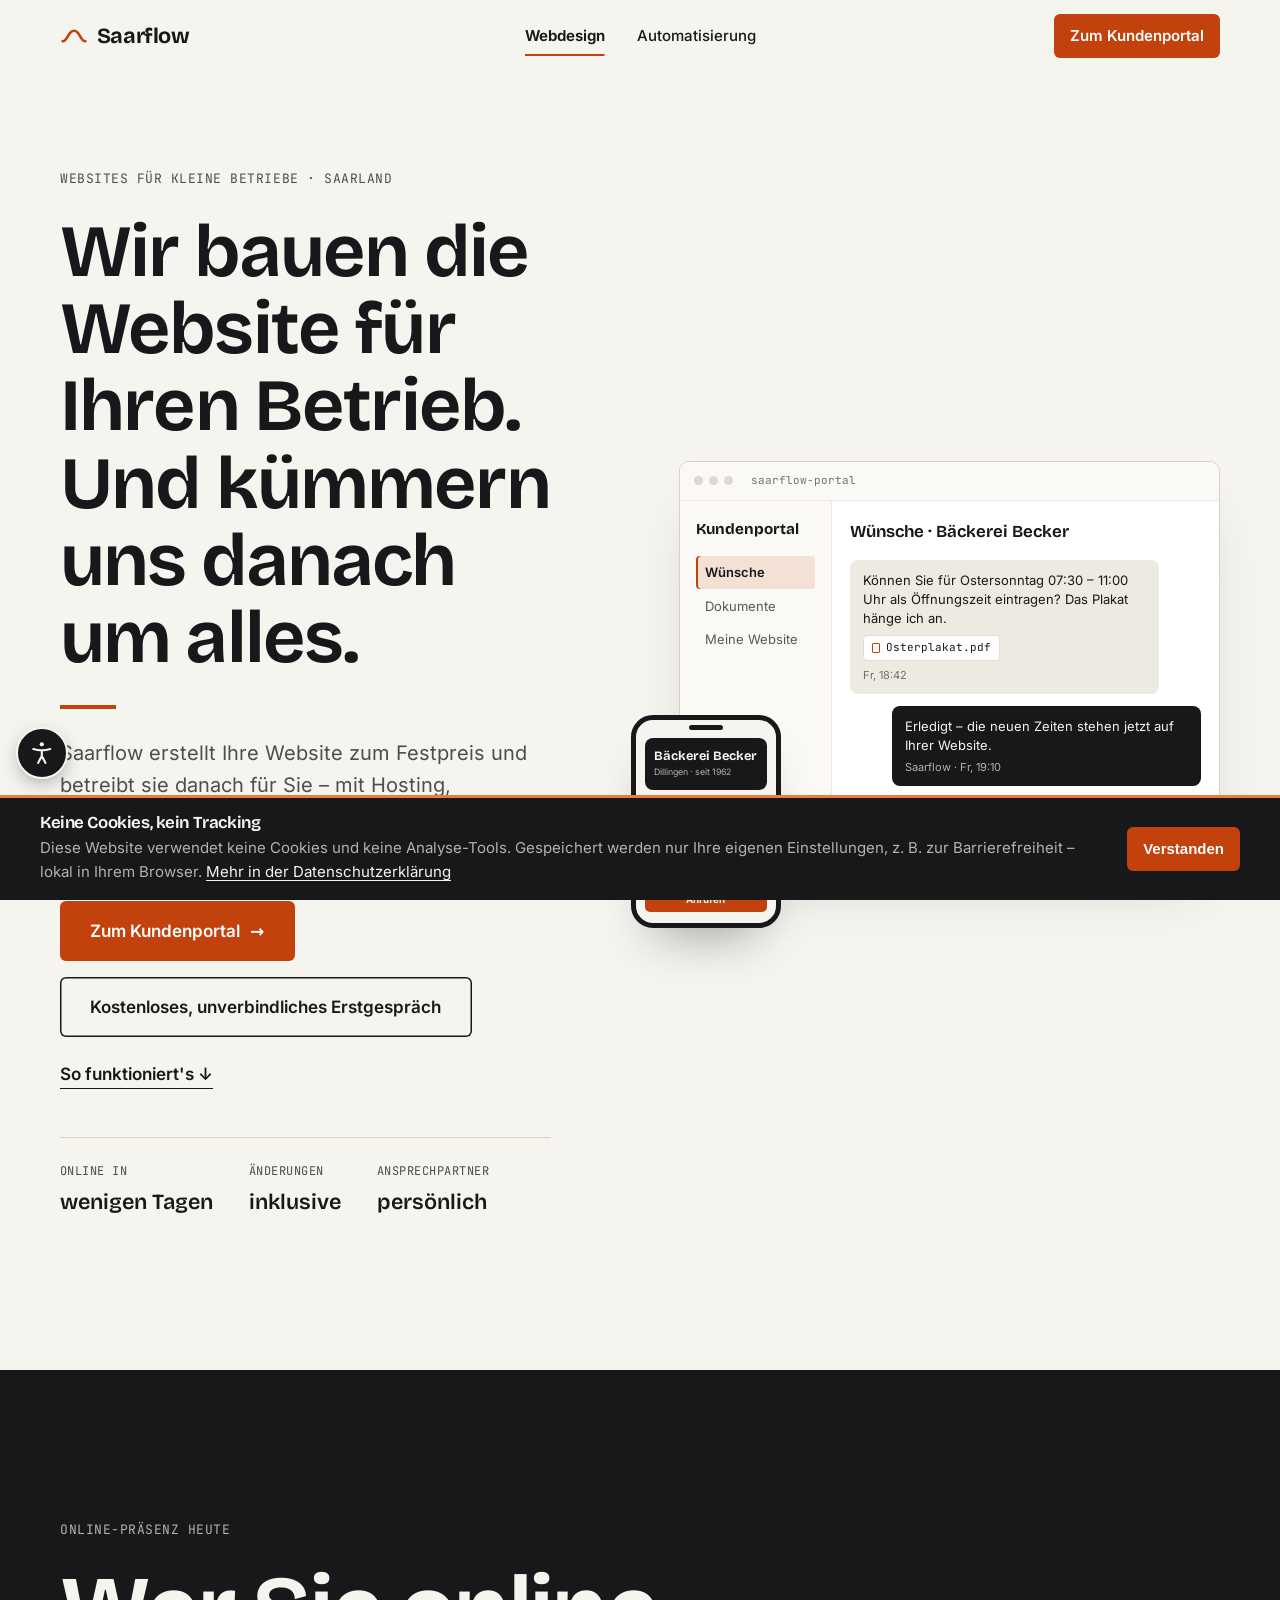
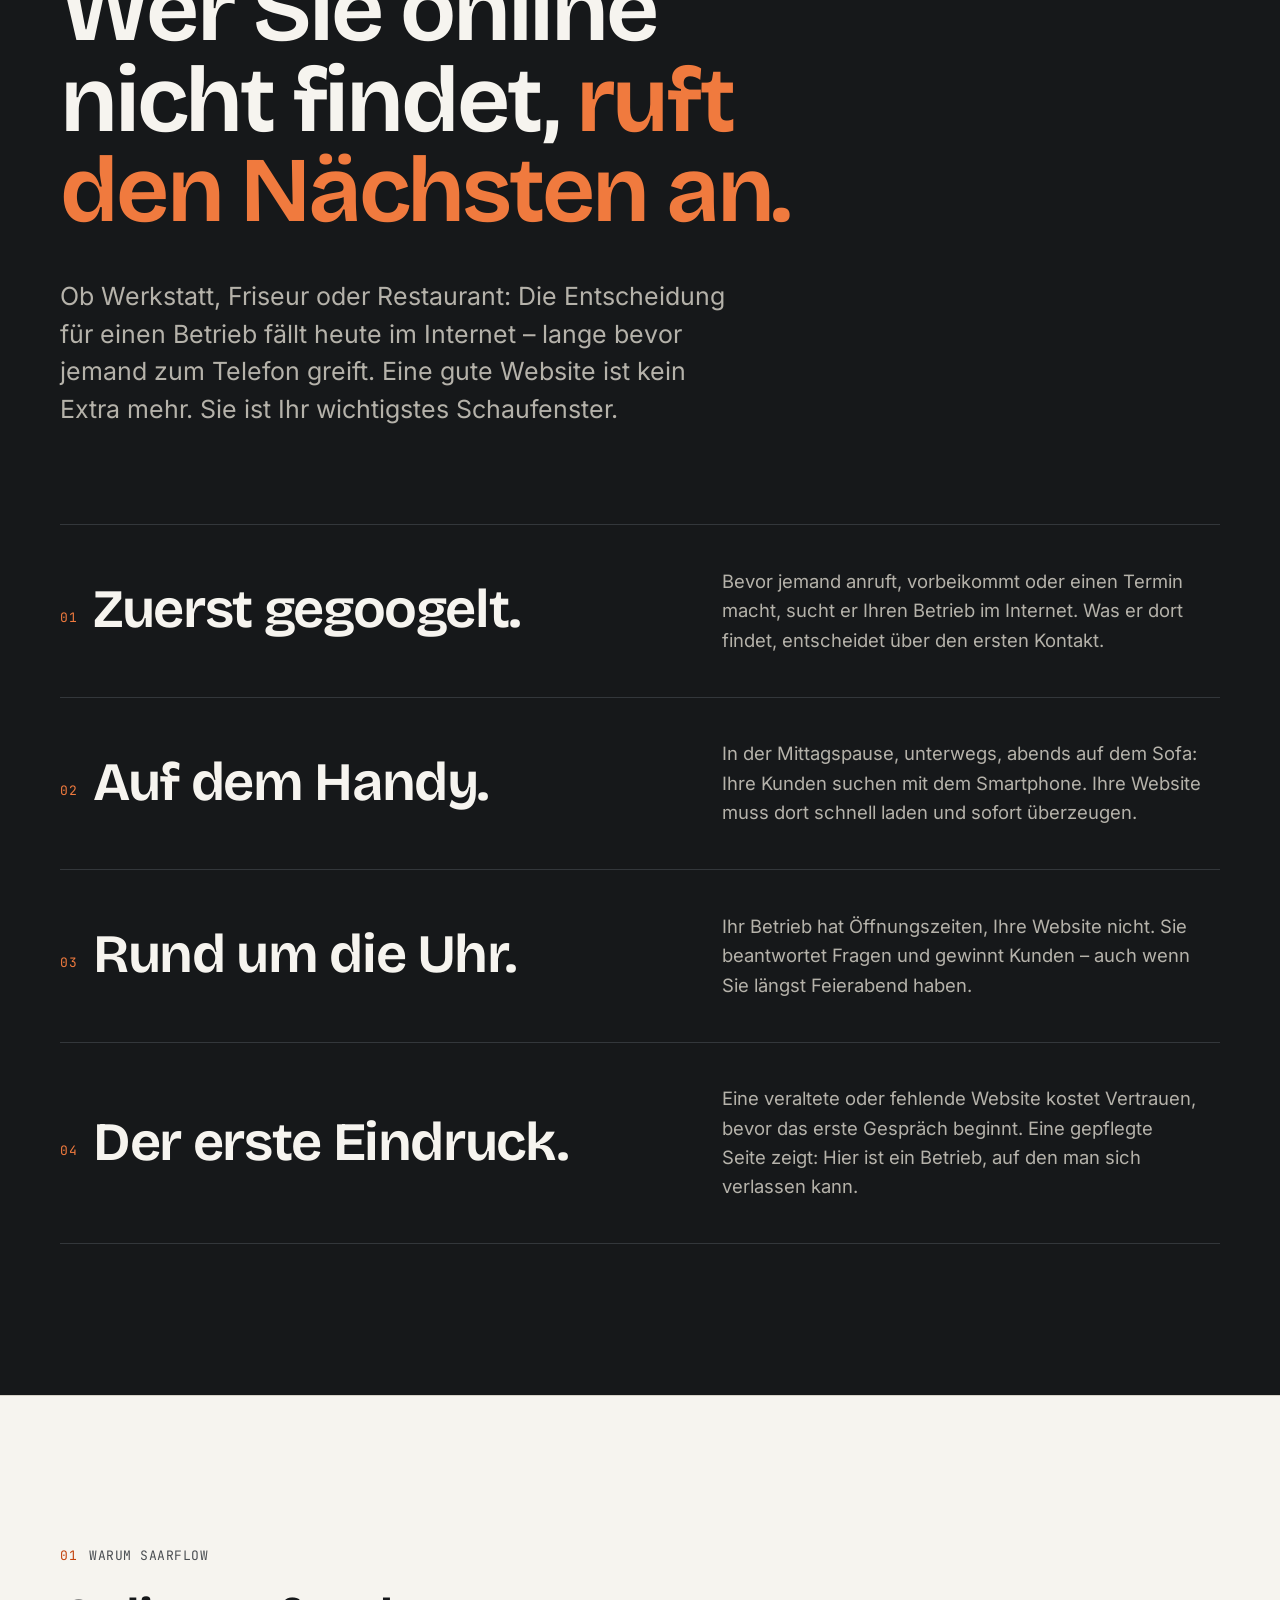
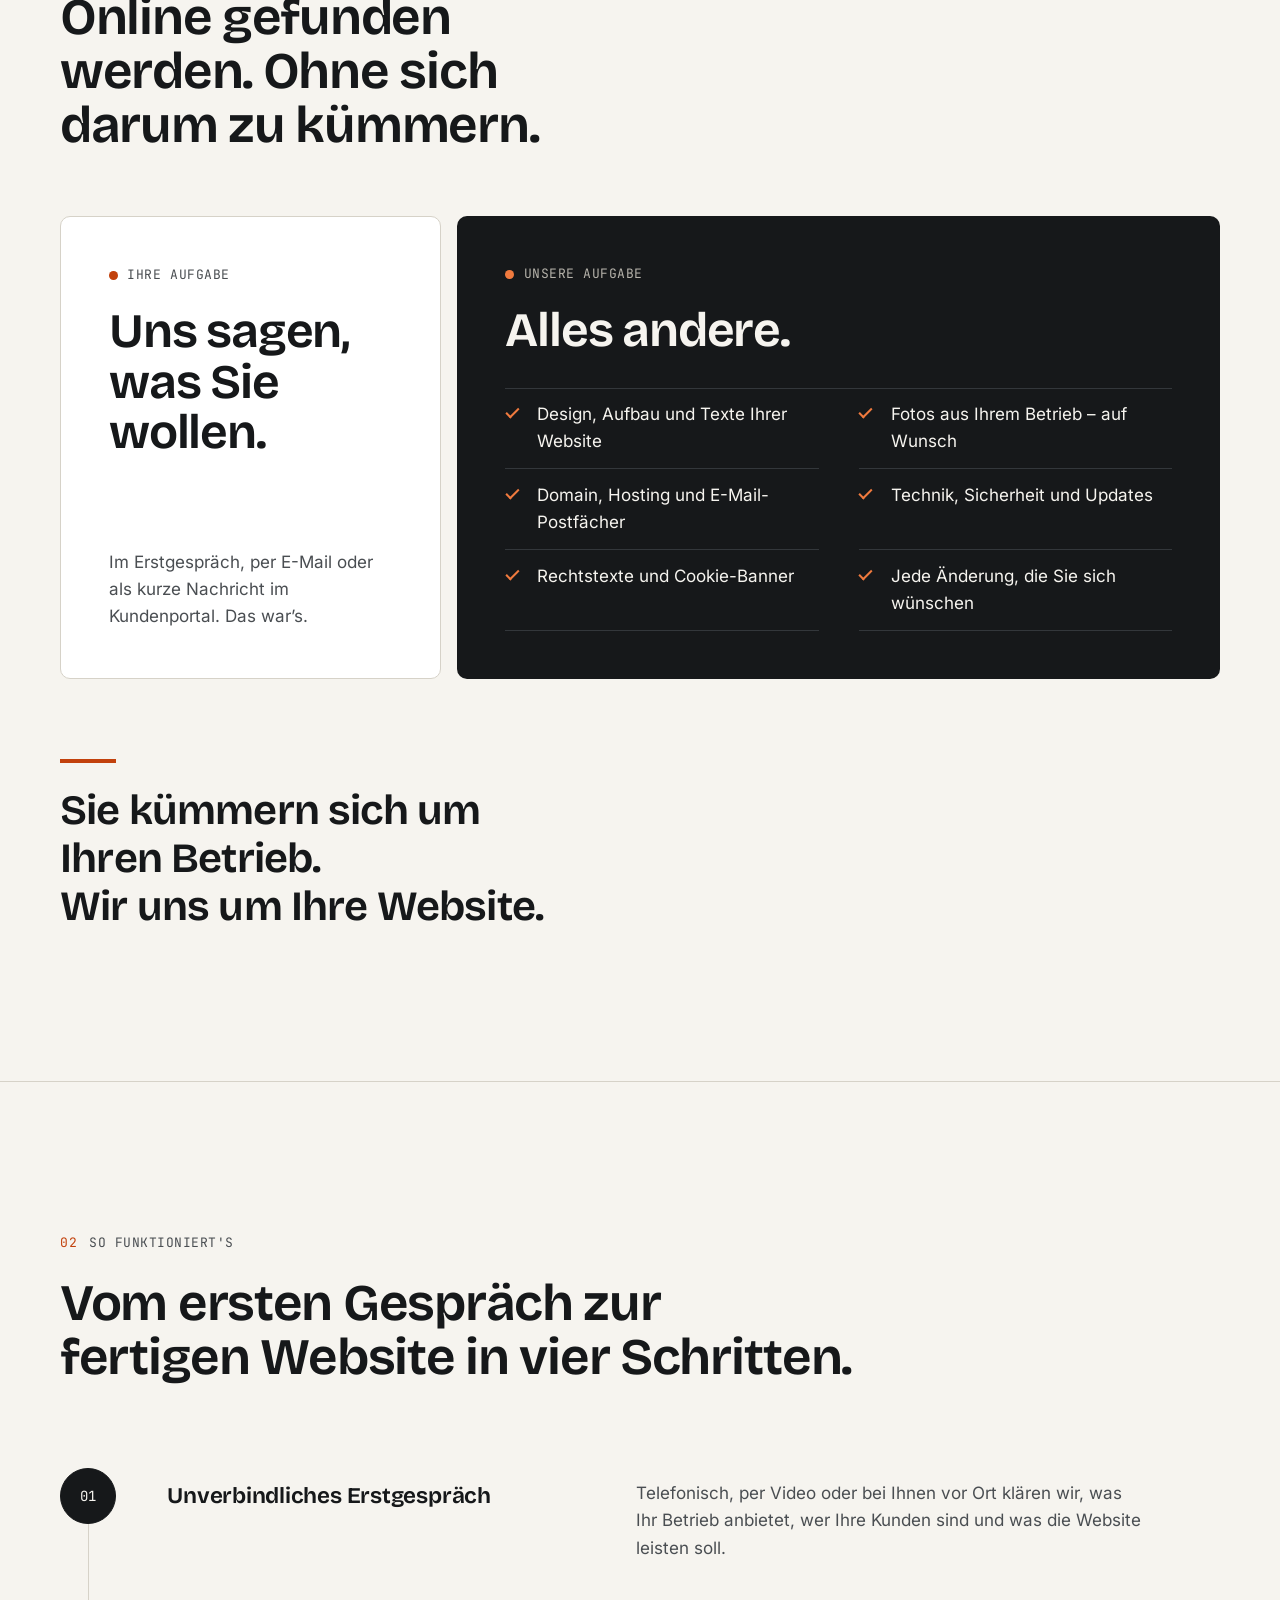
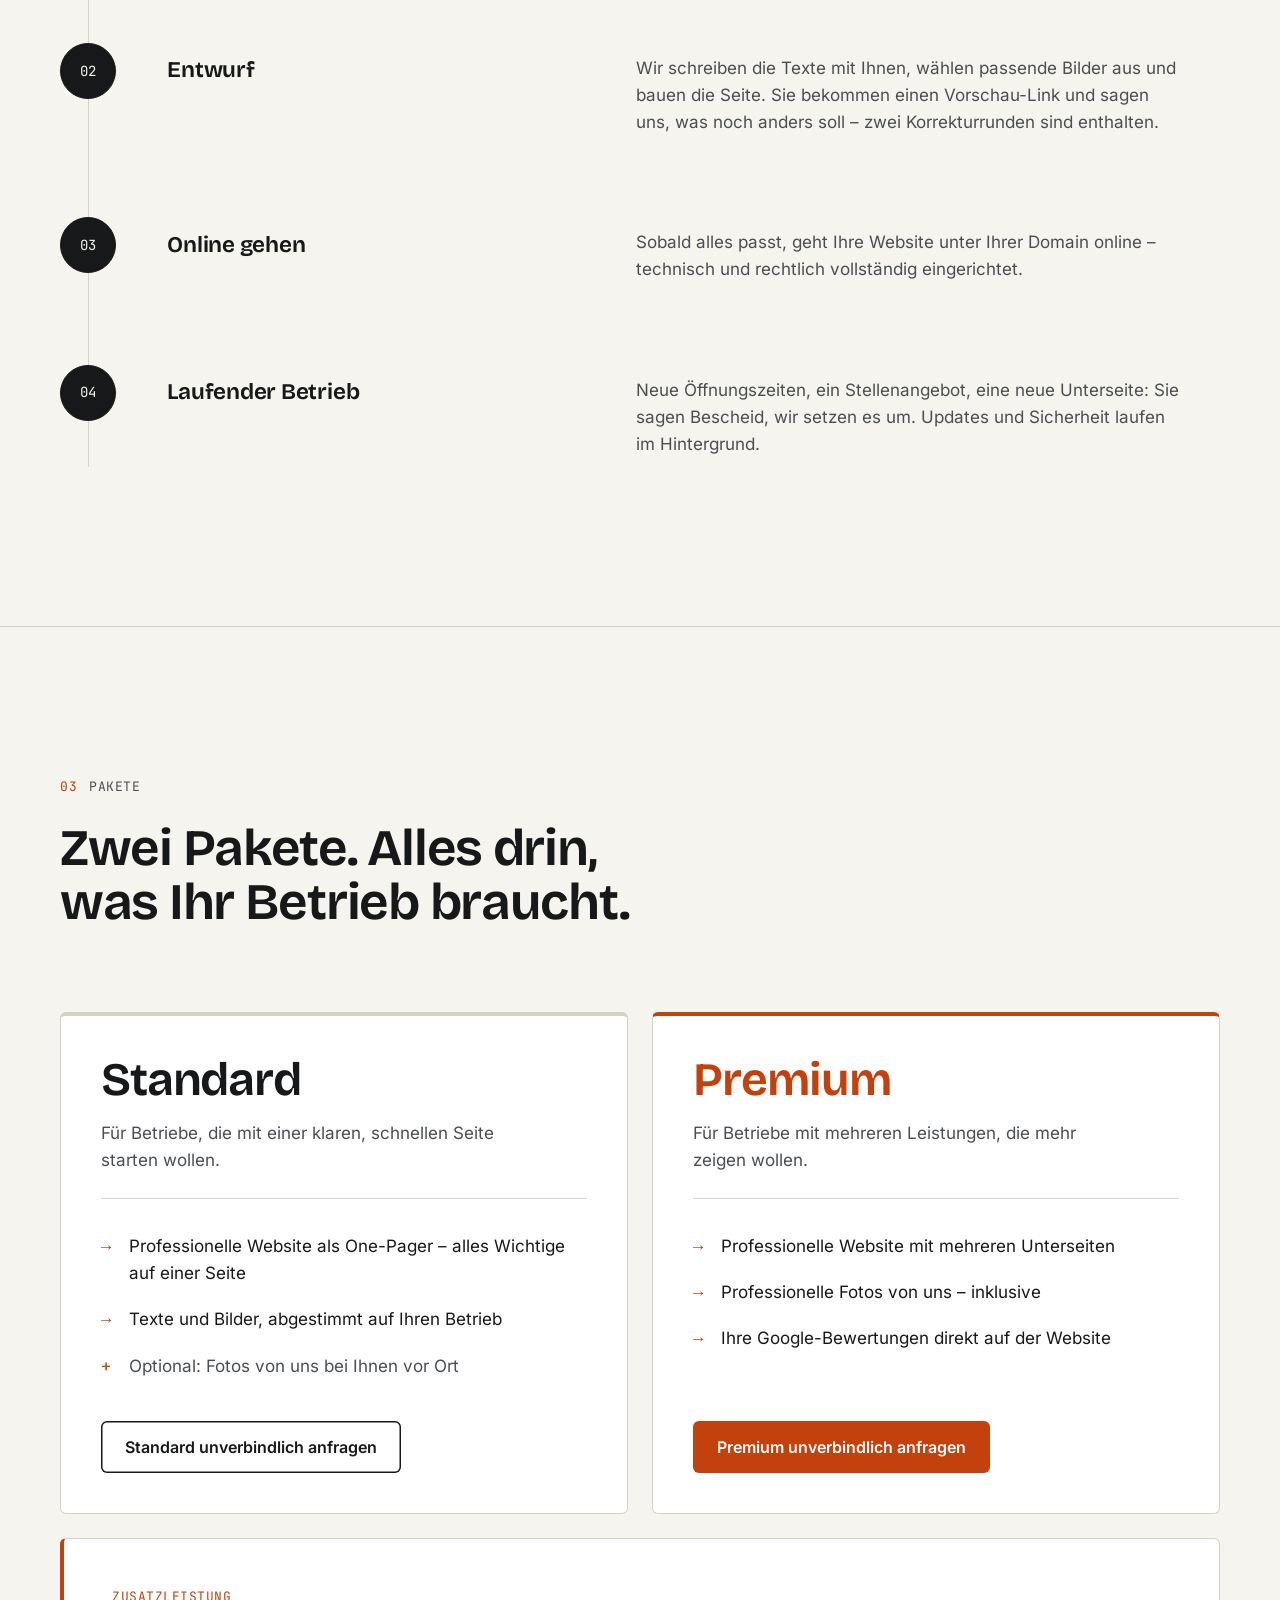
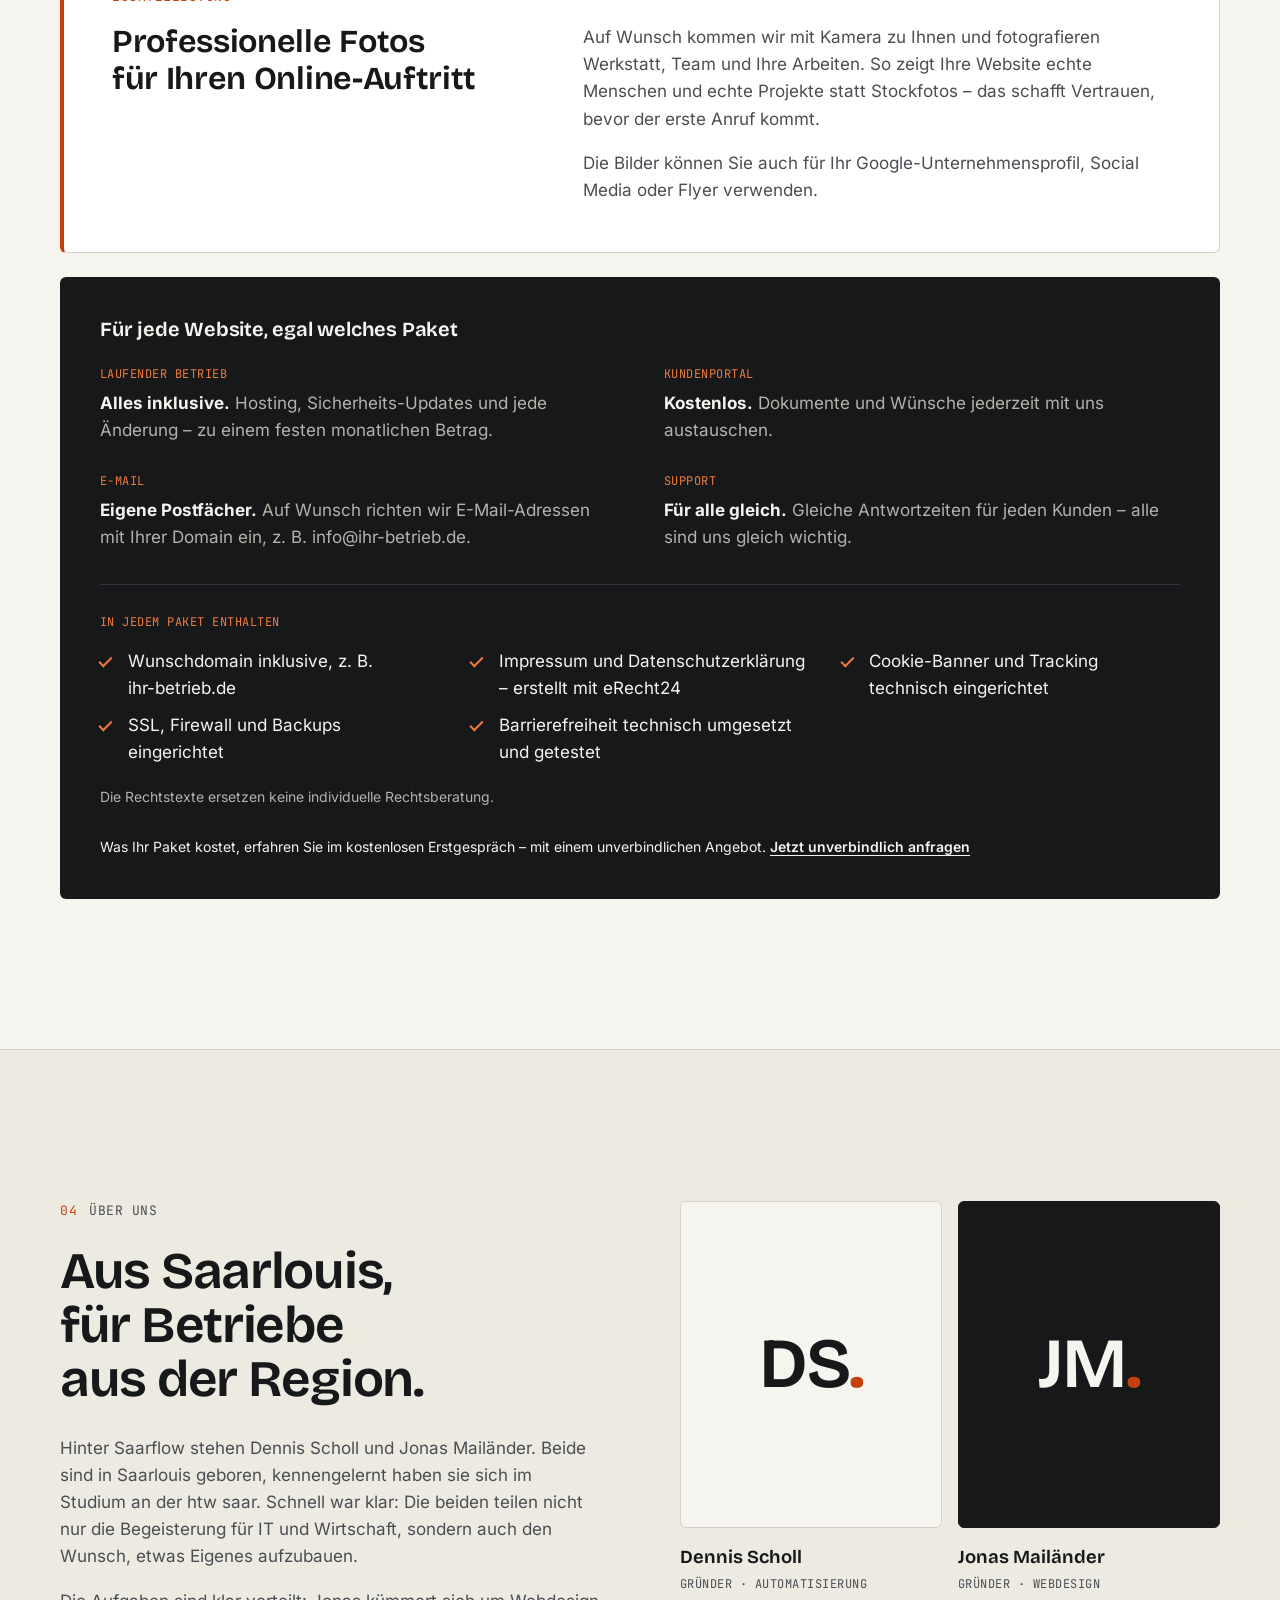
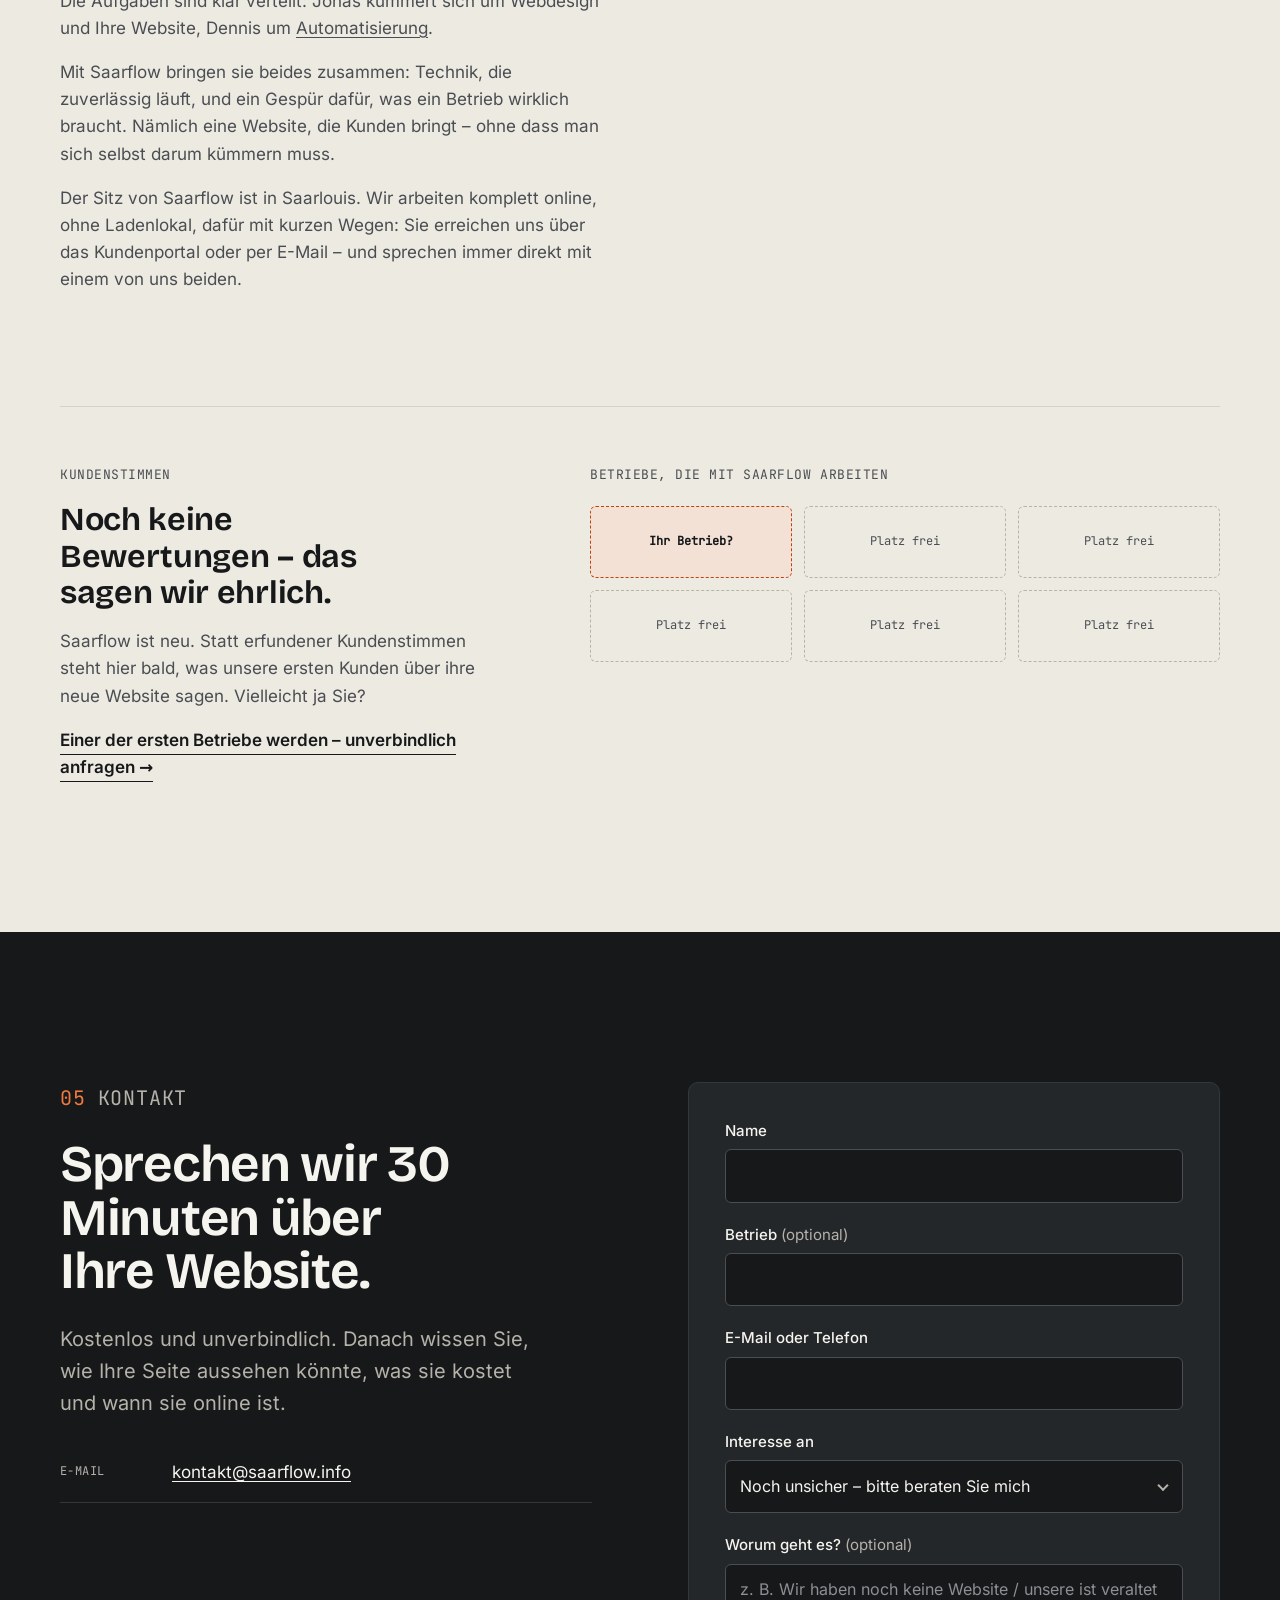
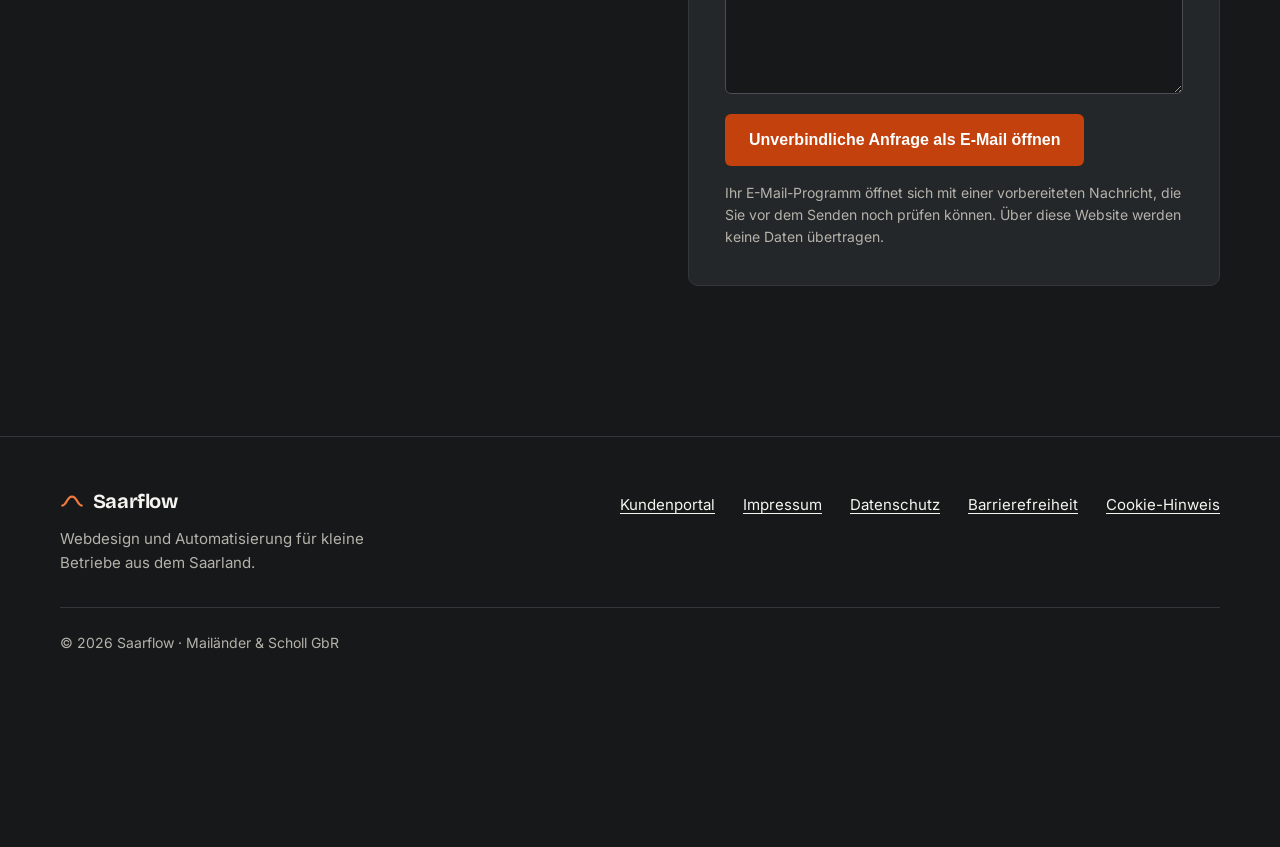
==== commit f8bbf498: "Rename KI-Automatisierung to Automatisierung, restore text-link nav Page moved to automatisierung.ht" ====
--- a/index.html
+++ b/index.html
@@ -8,7 +8,7 @@
   <meta name="theme-color" content="#F6F4EF">
   <link rel="preload" href="assets/fonts/bricolage-grotesque-latin-wght-normal.woff2" as="font" type="font/woff2" crossorigin>
   <link rel="preload" href="assets/fonts/inter-latin-wght-normal.woff2" as="font" type="font/woff2" crossorigin>
-  <link rel="stylesheet" href="assets/css/style.css?v=22">
+  <link rel="stylesheet" href="assets/css/style.css?v=23">
   <link rel="icon" href="assets/favicon.svg" type="image/svg+xml">
   <script>(function(d){d.classList.add('js');try{var a=JSON.parse(localStorage.getItem('sf-a11y')||'{}');if(a.font)d.classList.add('a11y-font-'+a.font);for(var k in a){if(k!=='font'&&a[k])d.classList.add('a11y-'+k)}}catch(e){}})(document.documentElement)</script>
 </head>
@@ -28,7 +28,7 @@
       <nav id="hauptnavigation" class="main-nav" aria-label="Hauptnavigation">
         <ul class="nav-switch">
           <li><a href="index.html" aria-current="page">Webdesign</a></li>
-          <li><a href="ki-automatisierung.html">KI-Automatisierung</a></li>
+          <li><a href="automatisierung.html">Automatisierung</a></li>
         </ul>
         <a class="btn btn-small btn-portal nav-portal" href="https://kundenportal.saarflow.info">Zum Kundenportal</a>
       </nav>
@@ -294,7 +294,7 @@
           <p class="eyebrow"><span class="num">04</span> Über uns</p>
           <h2 id="about-title">Aus Saarlouis, für Betriebe aus der Region.</h2>
           <p>Hinter Saarflow stehen Dennis Scholl und Jonas Mailänder. Beide sind in Saarlouis geboren, kennengelernt haben sie sich im Studium an der htw saar. Schnell war klar: Die beiden teilen nicht nur die Begeisterung für IT und Wirtschaft, sondern auch den Wunsch, etwas Eigenes aufzubauen.</p>
-          <p>Die Aufgaben sind klar verteilt: Jonas kümmert sich um Webdesign und Ihre Website, Dennis um <a href="ki-automatisierung.html">KI-Automatisierung</a>.</p>
+          <p>Die Aufgaben sind klar verteilt: Jonas kümmert sich um Webdesign und Ihre Website, Dennis um <a href="automatisierung.html">Automatisierung</a>.</p>
           <p>Mit Saarflow bringen sie beides zusammen: Technik, die zuverlässig läuft, und ein Gespür dafür, was ein Betrieb wirklich braucht. Nämlich eine Website, die Kunden bringt – ohne dass man sich selbst darum kümmern muss.</p>
           <p>Der Sitz von Saarflow ist in Saarlouis. Wir arbeiten komplett online, ohne Ladenlokal, dafür mit kurzen Wegen: Sie erreichen uns über das Kundenportal oder per E-Mail – und sprechen immer direkt mit einem von uns beiden.</p>
         </div>
@@ -304,7 +304,7 @@
             <li class="founder">
               <div class="founder-photo" aria-hidden="true"><span>DS</span></div>
               <p class="founder-name">Dennis Scholl</p>
-              <p class="founder-role">Gründer · KI-Automatisierung</p>
+              <p class="founder-role">Gründer · Automatisierung</p>
             </li>
             <li class="founder">
               <div class="founder-photo" aria-hidden="true"><span>JM</span></div>
@@ -391,7 +391,7 @@
     <div class="container footer-inner">
       <div class="footer-brand">
         <p class="logo logo--small"><svg class="logo-mark" viewBox="0 0 32 32" aria-hidden="true"><path d="M3 22c6 0 6-12 13-12s7 12 13 12" fill="none" stroke="currentColor" stroke-width="3" stroke-linecap="round"/></svg> Saarflow</p>
-        <p class="footer-claim">Webdesign und KI-Automatisierung für kleine Betriebe aus dem Saarland.</p>
+        <p class="footer-claim">Webdesign und Automatisierung für kleine Betriebe aus dem Saarland.</p>
       </div>
       <nav aria-label="Rechtliches">
         <ul>
@@ -406,6 +406,6 @@
     </div>
   </footer>
 
-  <script src="assets/js/main.js?v=22" defer></script>
+  <script src="assets/js/main.js?v=23" defer></script>
 </body>
 </html>
--- a/assets/css/style.css
+++ b/assets/css/style.css
@@ -584,7 +584,7 @@
 .extra--pricing { margin-top: 1.5rem; }
 
 /* ==========================================================================
-   KI-Automatisierung
+   Automatisierung
    ========================================================================== */
 /* Ablauf-Mockup im Hero */
 .flow { position: relative; display: grid; gap: .9rem; background: #fff; border: 1px solid var(--line); border-radius: 10px; padding: clamp(1.1rem, .8rem + 1.5vw, 1.75rem); box-shadow: 0 30px 60px -30px rgba(22, 24, 26, .25); }
@@ -615,15 +615,12 @@
 .founders--single { grid-template-columns: minmax(0, 18rem); }
 @media (min-width: 900px) { .founders--single { justify-content: end; } }
 
-/* Bereichs-Umschalter im Header (Webdesign / KI-Automatisierung) */
+/* Bereichsnavigation (Webdesign / Automatisierung): Textlinks, mittig im Header */
 .nav-portal { margin-top: .75rem; width: 100%; }
 @media (min-width: 760px) {
   .header-inner { position: relative; }
   .main-nav, .js .main-nav:not(.is-open) { display: flex; align-items: center; }
-  .main-nav .nav-switch { position: absolute; left: 50%; top: 50%; transform: translate(-50%, -50%); gap: .25rem; padding: .3rem; background: #fff; border: 1px solid var(--line); border-radius: 999px; }
-  .main-nav .nav-switch a { display: block; padding: .55rem 1.15rem; border-radius: 999px; font-weight: 600; font-size: .9375rem; color: var(--ink-2); transition: background-color .15s ease, color .15s ease; }
-  .main-nav .nav-switch a:hover { color: var(--ink); background: var(--paper-2); }
-  .main-nav .nav-switch a[aria-current="page"] { background: var(--ink); color: var(--paper); box-shadow: none; padding-left: 1.15rem; }
+  .main-nav .nav-switch { position: absolute; left: 50%; top: 50%; transform: translate(-50%, -50%); gap: 2rem; }
   .nav-portal { margin: 0; width: auto; }
 }
 .legal h1, .legal h2, .legal h3, .legal p { overflow-wrap: break-word; hyphens: auto; }
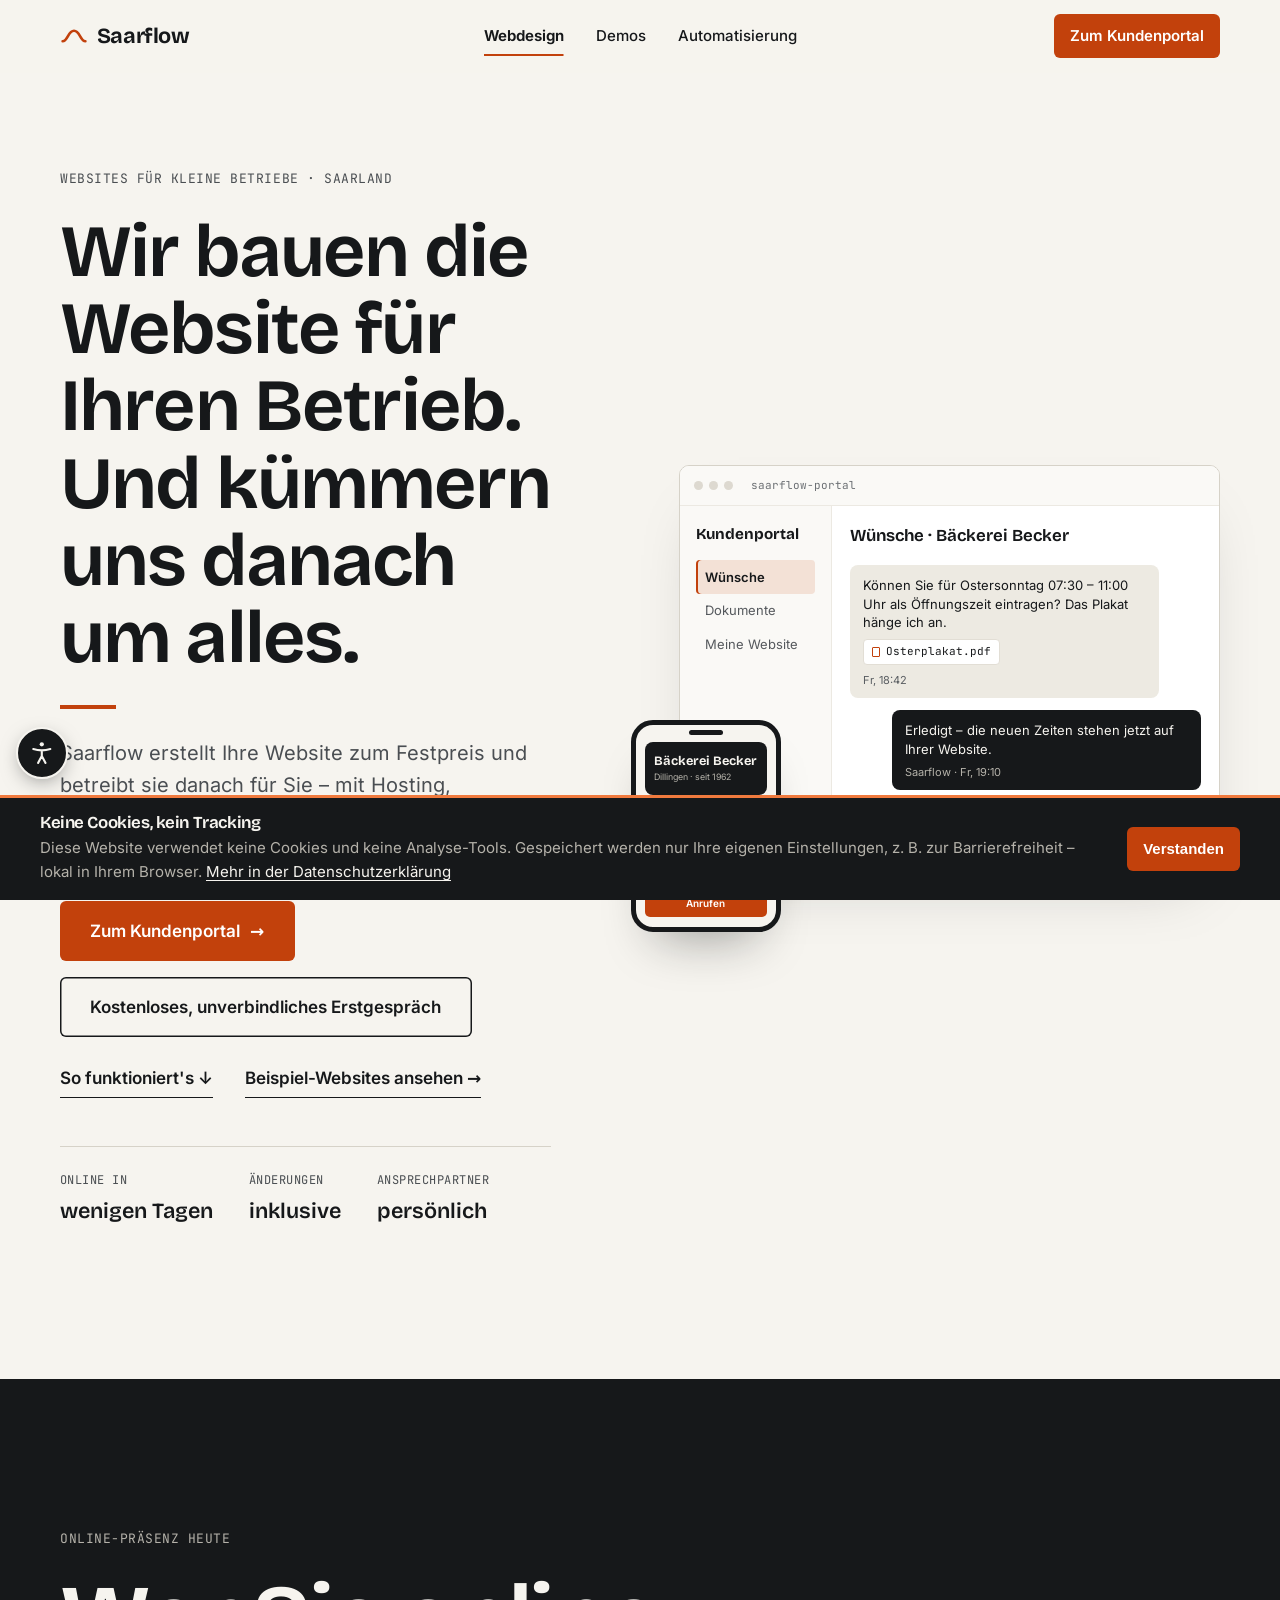
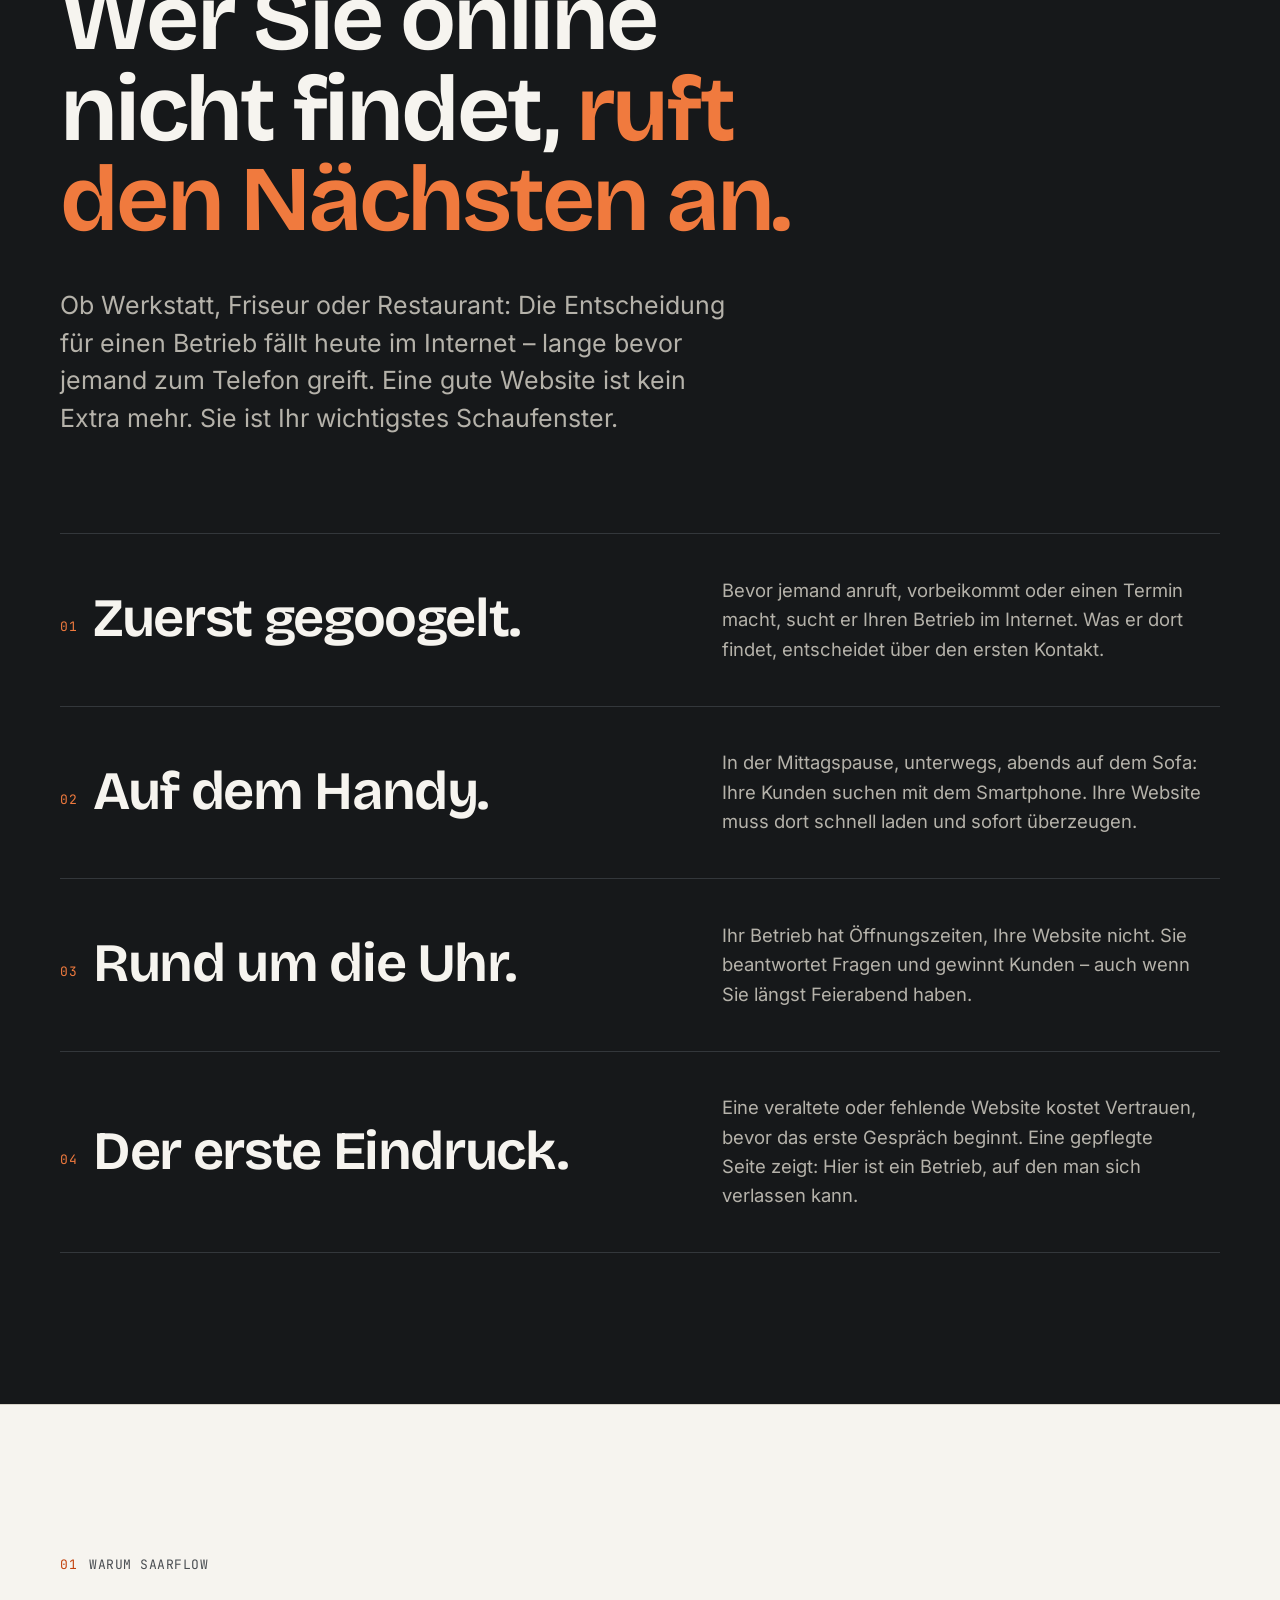
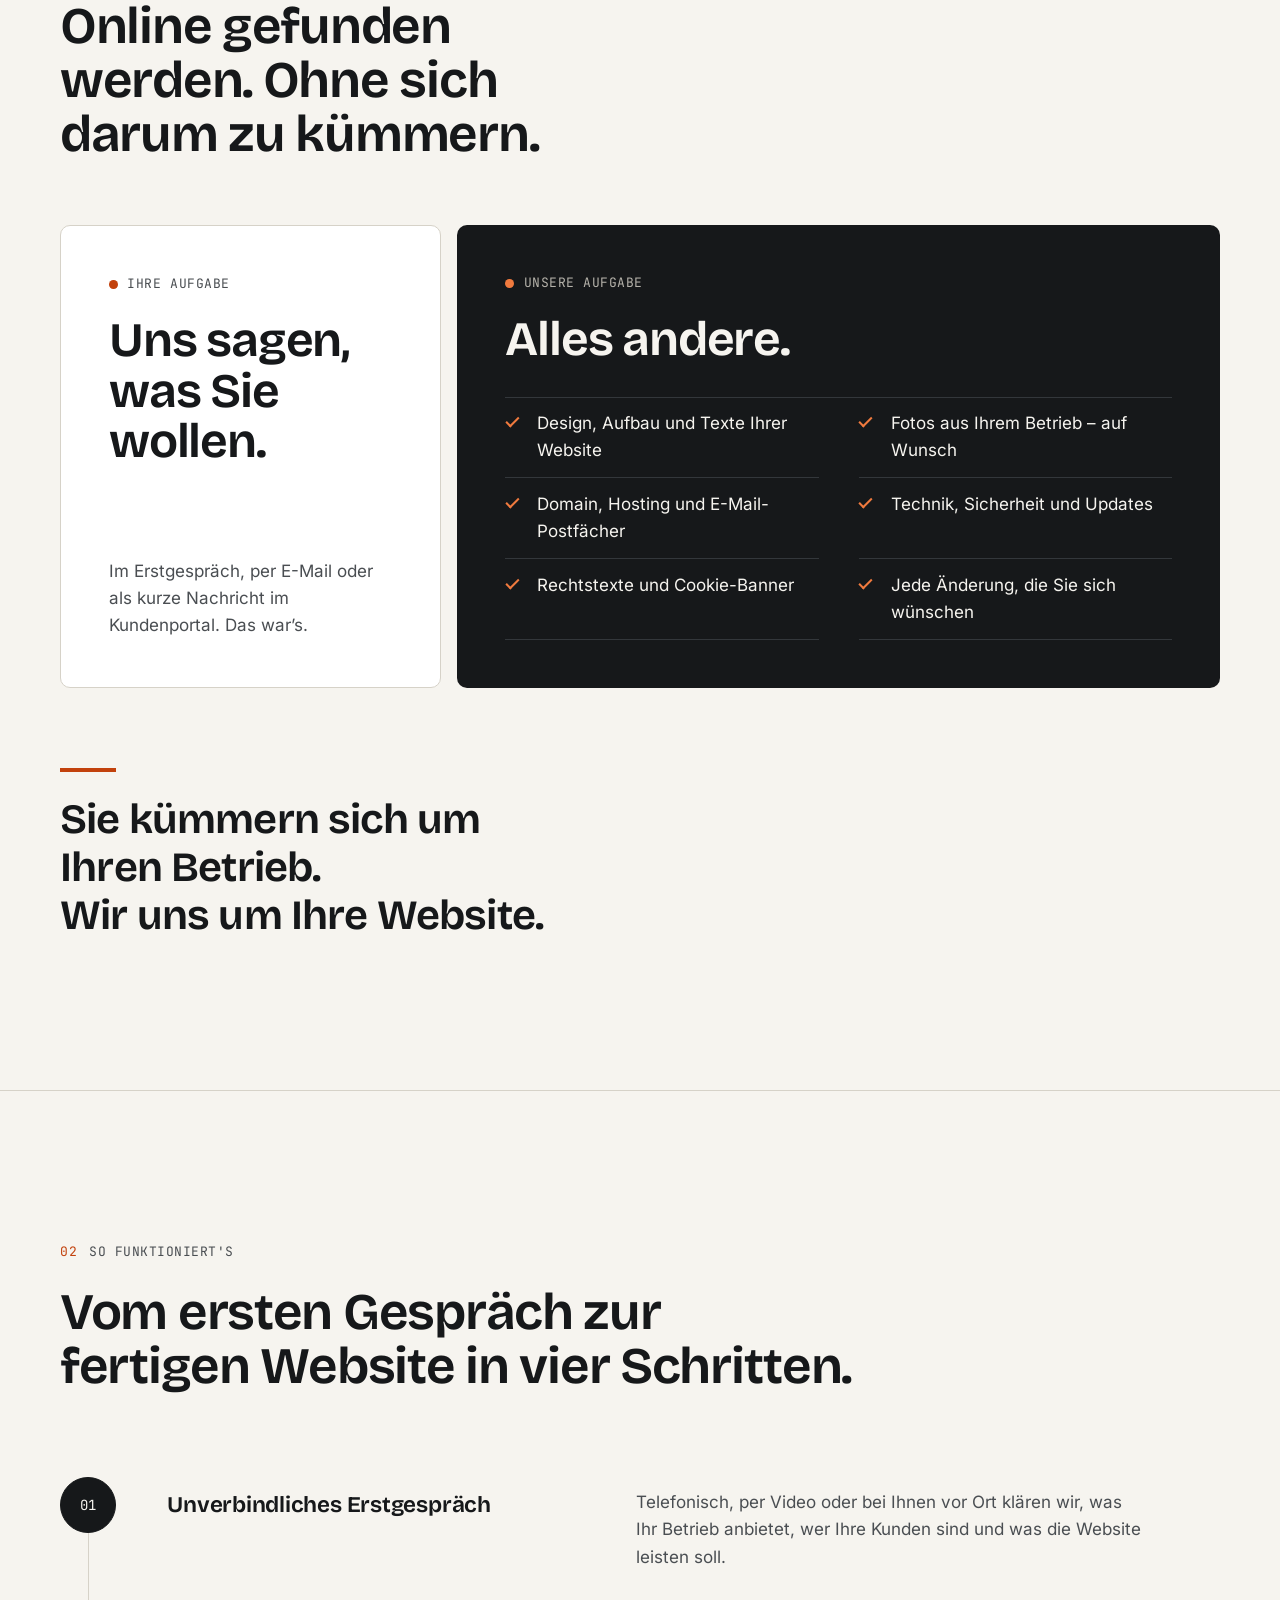
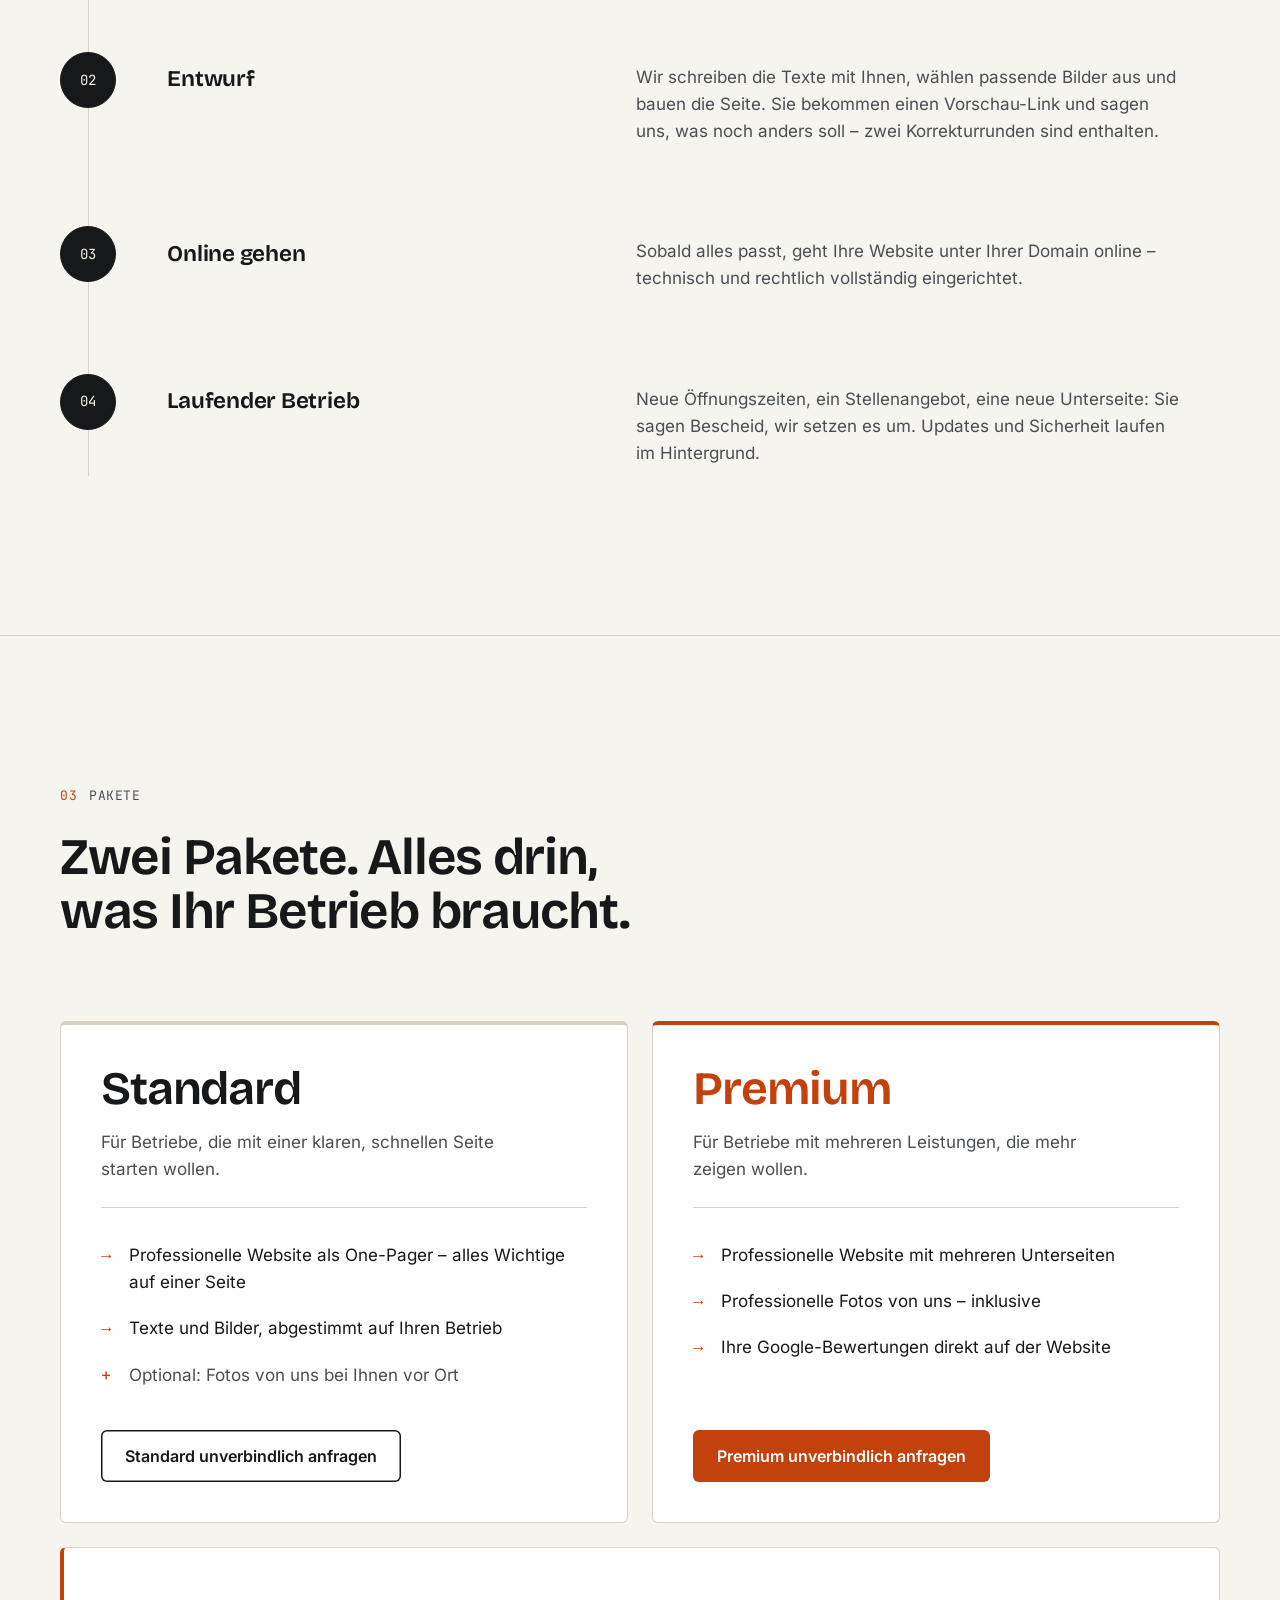
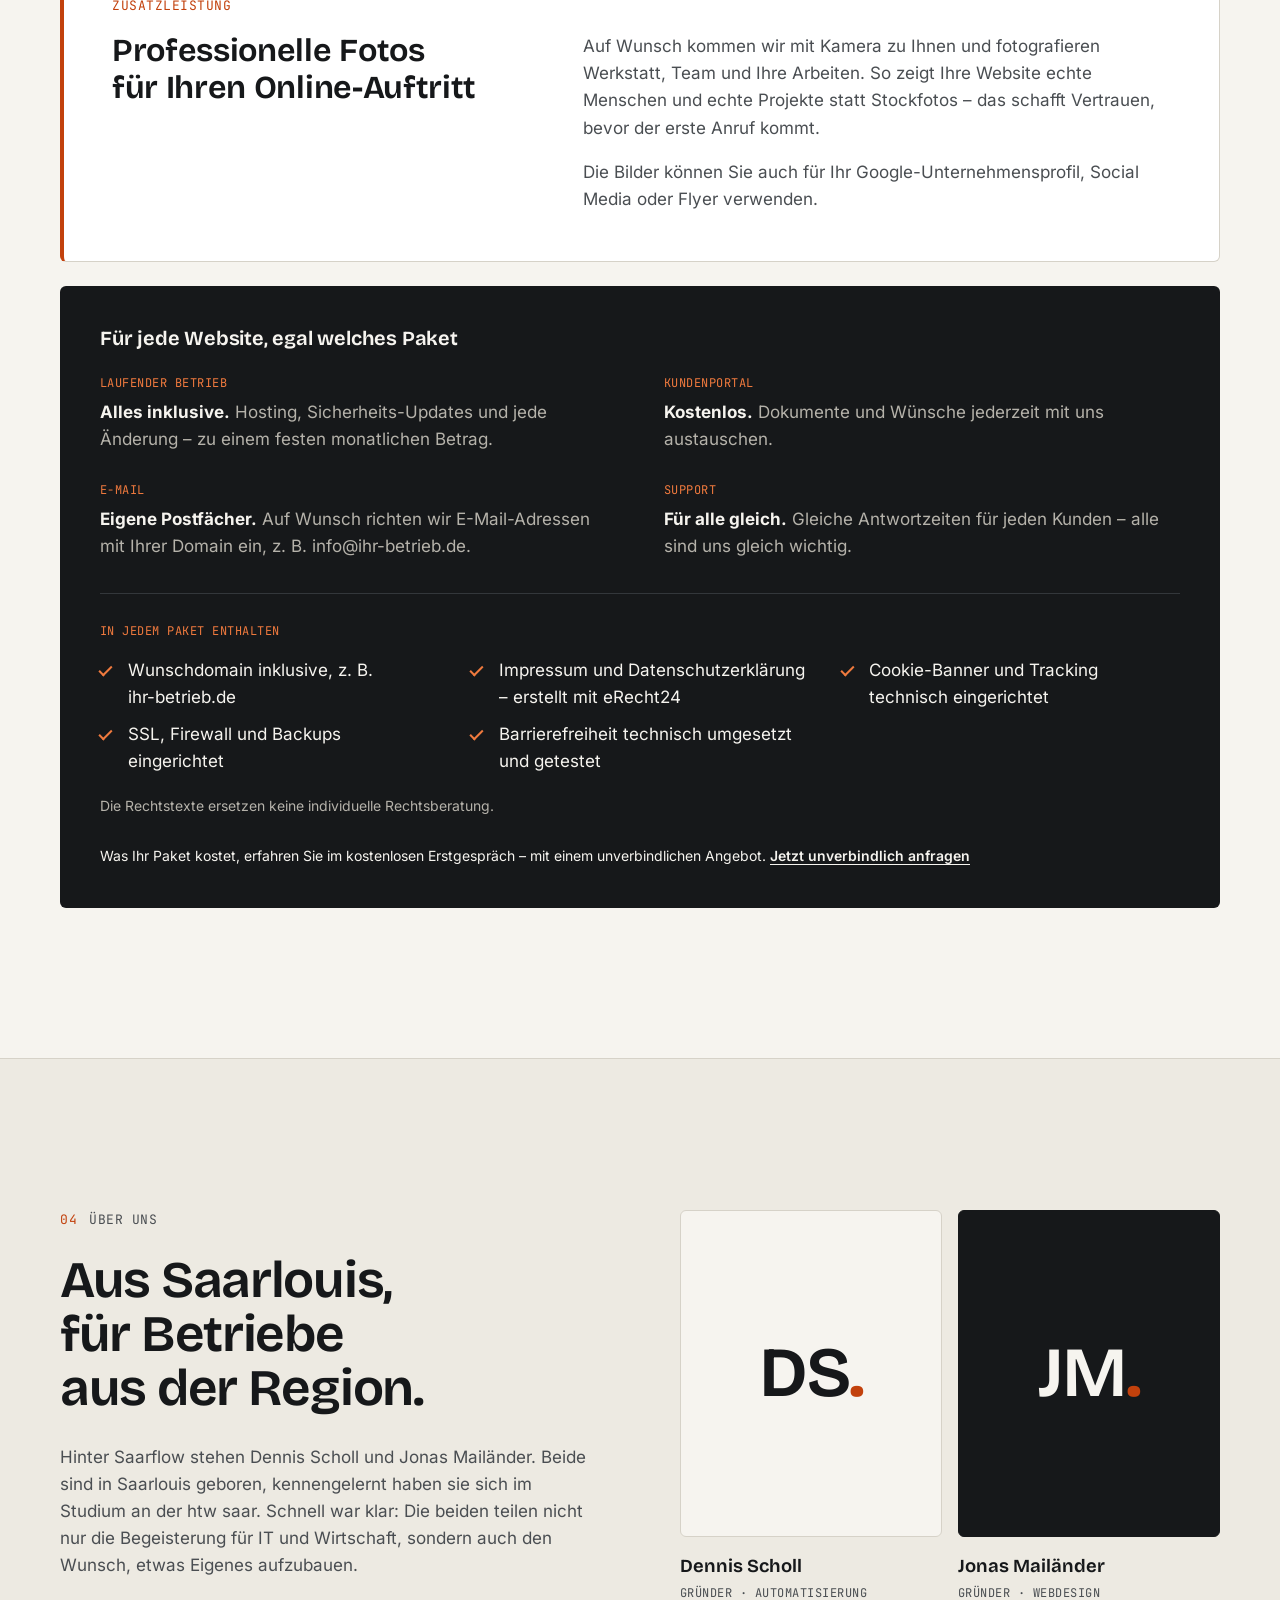
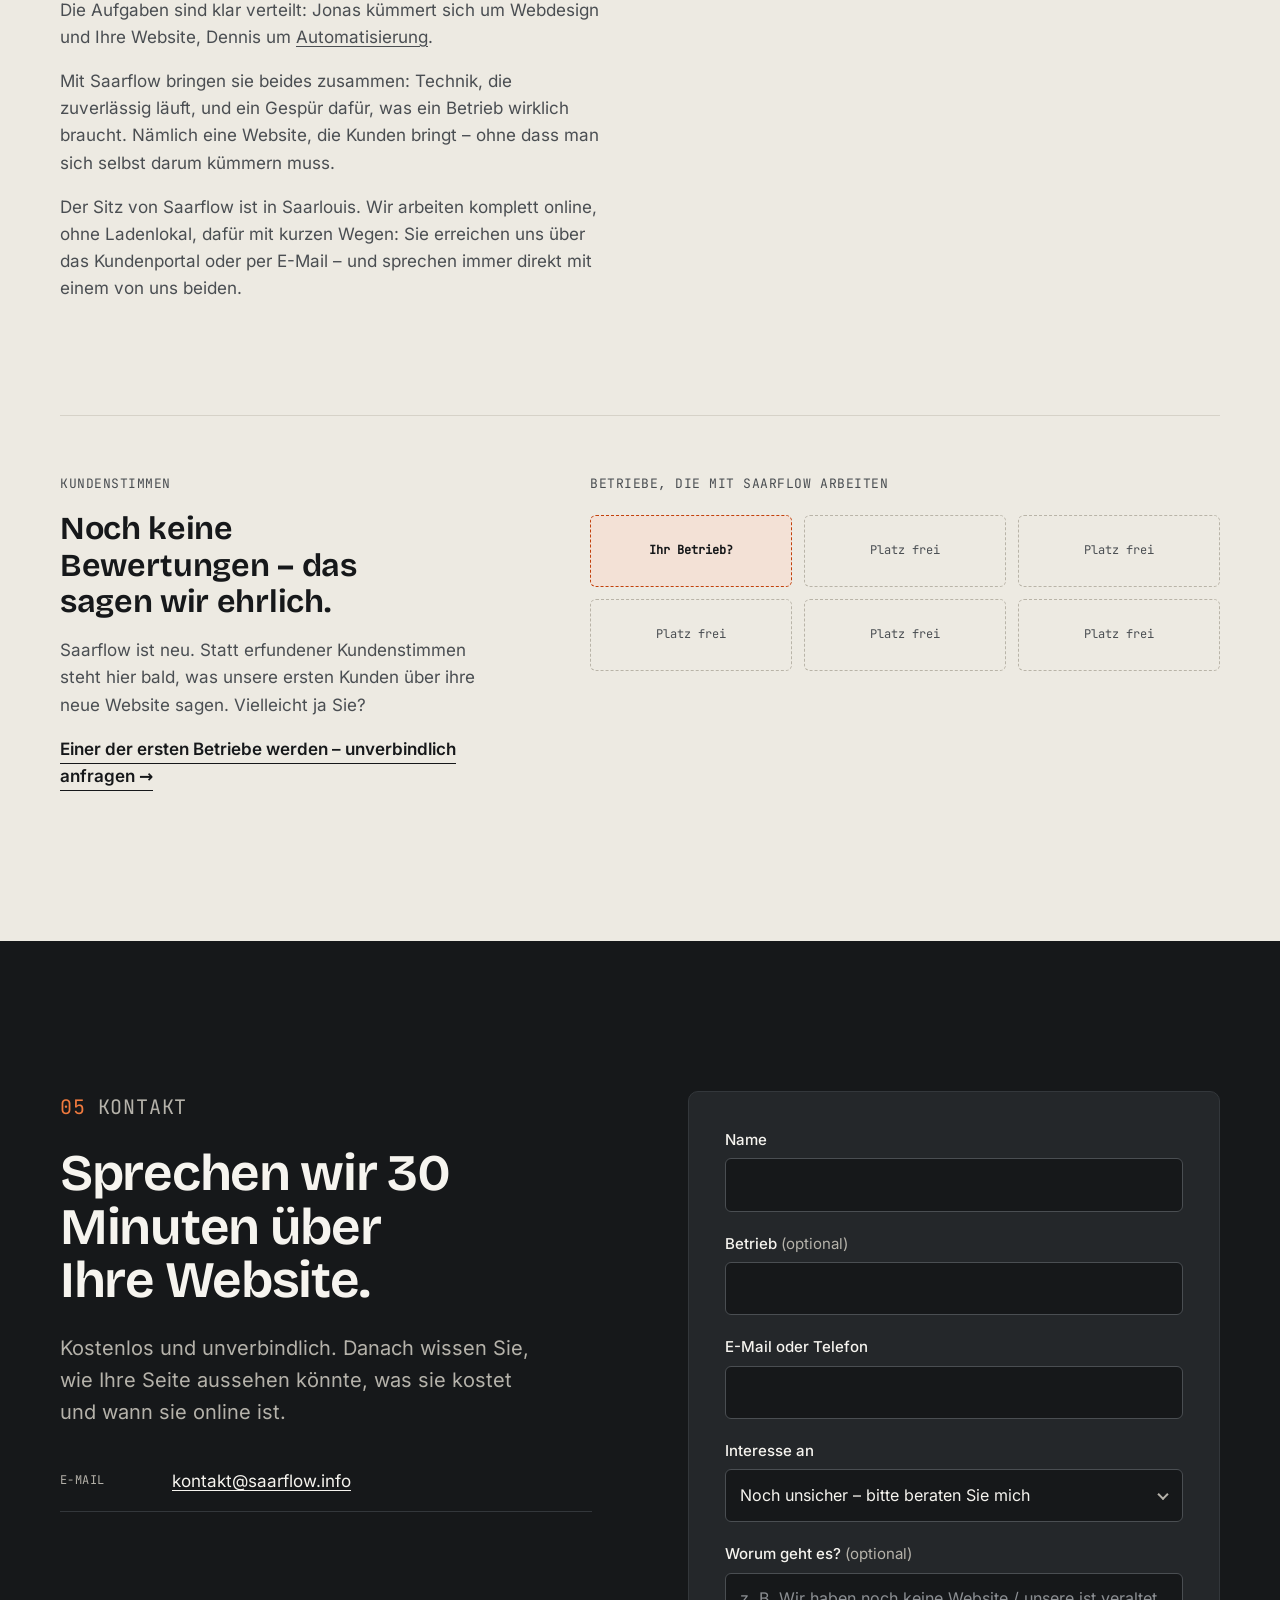
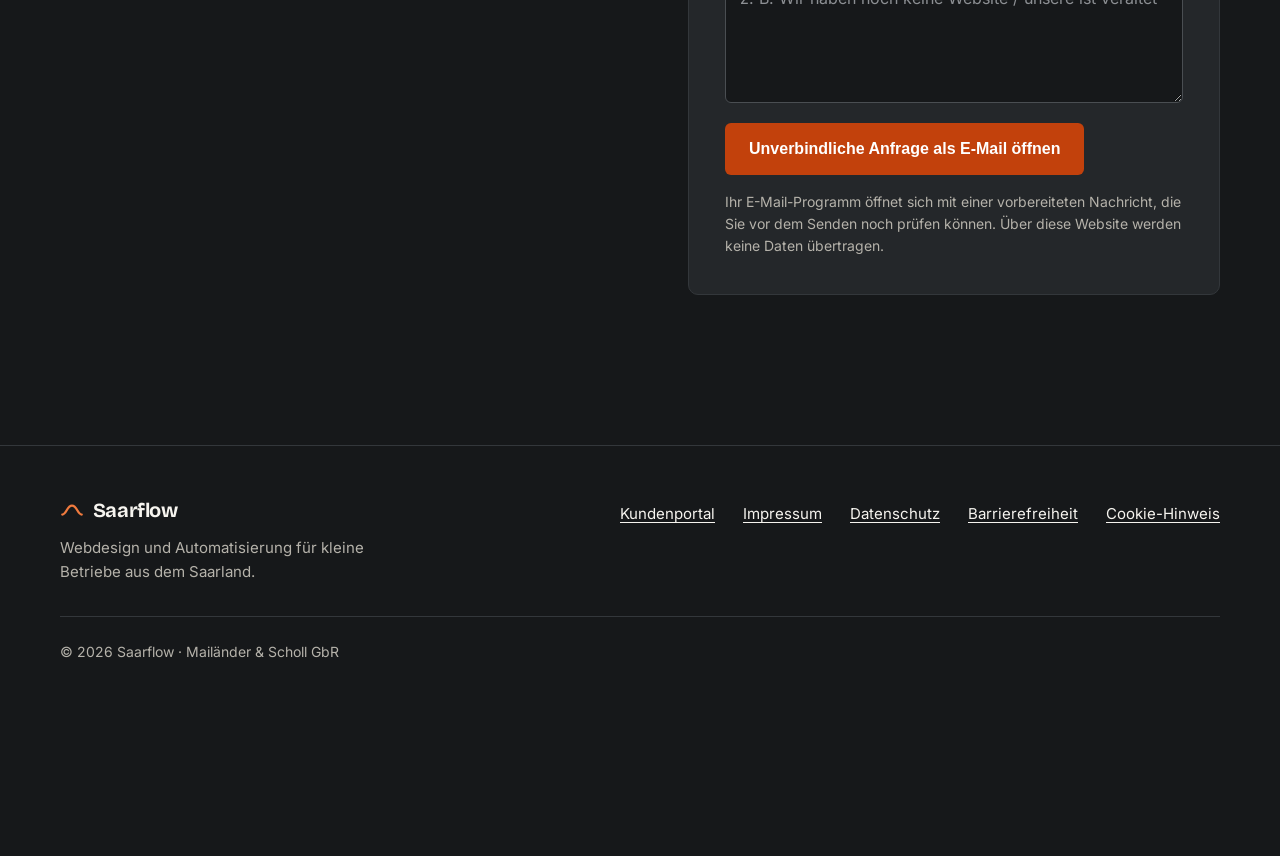
==== commit 6a2b0331: "Add Demos page with four example sites per industry New tab between Webdesign and Automatisierung. d" ====
--- a/index.html
+++ b/index.html
@@ -8,7 +8,7 @@
   <meta name="theme-color" content="#F6F4EF">
   <link rel="preload" href="assets/fonts/bricolage-grotesque-latin-wght-normal.woff2" as="font" type="font/woff2" crossorigin>
   <link rel="preload" href="assets/fonts/inter-latin-wght-normal.woff2" as="font" type="font/woff2" crossorigin>
-  <link rel="stylesheet" href="assets/css/style.css?v=23">
+  <link rel="stylesheet" href="assets/css/style.css?v=24">
   <link rel="icon" href="assets/favicon.svg" type="image/svg+xml">
   <script>(function(d){d.classList.add('js');try{var a=JSON.parse(localStorage.getItem('sf-a11y')||'{}');if(a.font)d.classList.add('a11y-font-'+a.font);for(var k in a){if(k!=='font'&&a[k])d.classList.add('a11y-'+k)}}catch(e){}})(document.documentElement)</script>
 </head>
@@ -28,6 +28,7 @@
       <nav id="hauptnavigation" class="main-nav" aria-label="Hauptnavigation">
         <ul class="nav-switch">
           <li><a href="index.html" aria-current="page">Webdesign</a></li>
+          <li><a href="demos.html">Demos</a></li>
           <li><a href="automatisierung.html">Automatisierung</a></li>
         </ul>
         <a class="btn btn-small btn-portal nav-portal" href="https://kundenportal.saarflow.info">Zum Kundenportal</a>
@@ -48,7 +49,7 @@
             <a class="btn btn-portal btn-large" href="https://kundenportal.saarflow.info">Zum Kundenportal <span aria-hidden="true">→</span></a>
             <a class="btn btn-outline btn-large" href="#kontakt">Kostenloses, unverbindliches Erstgespräch</a>
           </div>
-          <p class="hero-sub"><a class="text-link" href="#ablauf">So funktioniert's <span aria-hidden="true">↓</span></a></p>
+          <p class="hero-sub"><a class="text-link" href="#ablauf">So funktioniert's <span aria-hidden="true">↓</span></a> <a class="text-link" href="demos.html">Beispiel-Websites ansehen <span aria-hidden="true">→</span></a></p>
 
           <dl class="facts">
             <div><dt>Online in</dt><dd>wenigen Tagen</dd></div>
@@ -406,6 +407,6 @@
     </div>
   </footer>
 
-  <script src="assets/js/main.js?v=23" defer></script>
+  <script src="assets/js/main.js?v=24" defer></script>
 </body>
 </html>
--- a/assets/css/style.css
+++ b/assets/css/style.css
@@ -192,7 +192,7 @@
 .lead { font-size: var(--fs-lead); color: var(--ink-2); max-width: 36rem; margin-top: 1.75rem; }
 .hero-actions { display: flex; flex-wrap: wrap; align-items: center; gap: 1rem 2rem; margin-top: 2.25rem; }
 .hero-actions .btn { width: 100%; }
-.hero-sub { margin: 1.5rem 0 0; }
+.hero-sub { margin: 1.5rem 0 0; display: flex; flex-wrap: wrap; gap: .75rem 2rem; }
 @media (min-width: 520px) { .hero-actions .btn { width: auto; } }
 
 .facts { display: grid; grid-template-columns: repeat(3, auto); justify-content: start; gap: 1.25rem clamp(1.25rem, 3vw, 2.25rem); margin: 3rem 0 0; padding-top: 1.5rem; border-top: 1px solid var(--line); }
@@ -226,7 +226,7 @@
 .mock-label { font-family: var(--f-display); font-weight: 650; font-size: 1.05rem; margin-bottom: .9rem; }
 .mock-msg { max-width: 88%; padding: .7rem .85rem .6rem; border-radius: 8px; margin-bottom: .75rem; font-size: .8125rem; line-height: 1.45; }
 .mock-msg p { margin: 0 0 .35rem; }
-.mock-msg small { display: block; font-size: .6875rem; color: #6B6F73; }
+.mock-msg small { display: block; font-size: .6875rem; color: #5A5E62; }
 .mock-msg--in { background: var(--paper-2); color: var(--ink); }
 .mock-msg--out { margin-left: auto; background: var(--ink); color: var(--paper); }
 .mock-msg--out small { color: var(--on-dark-2); }
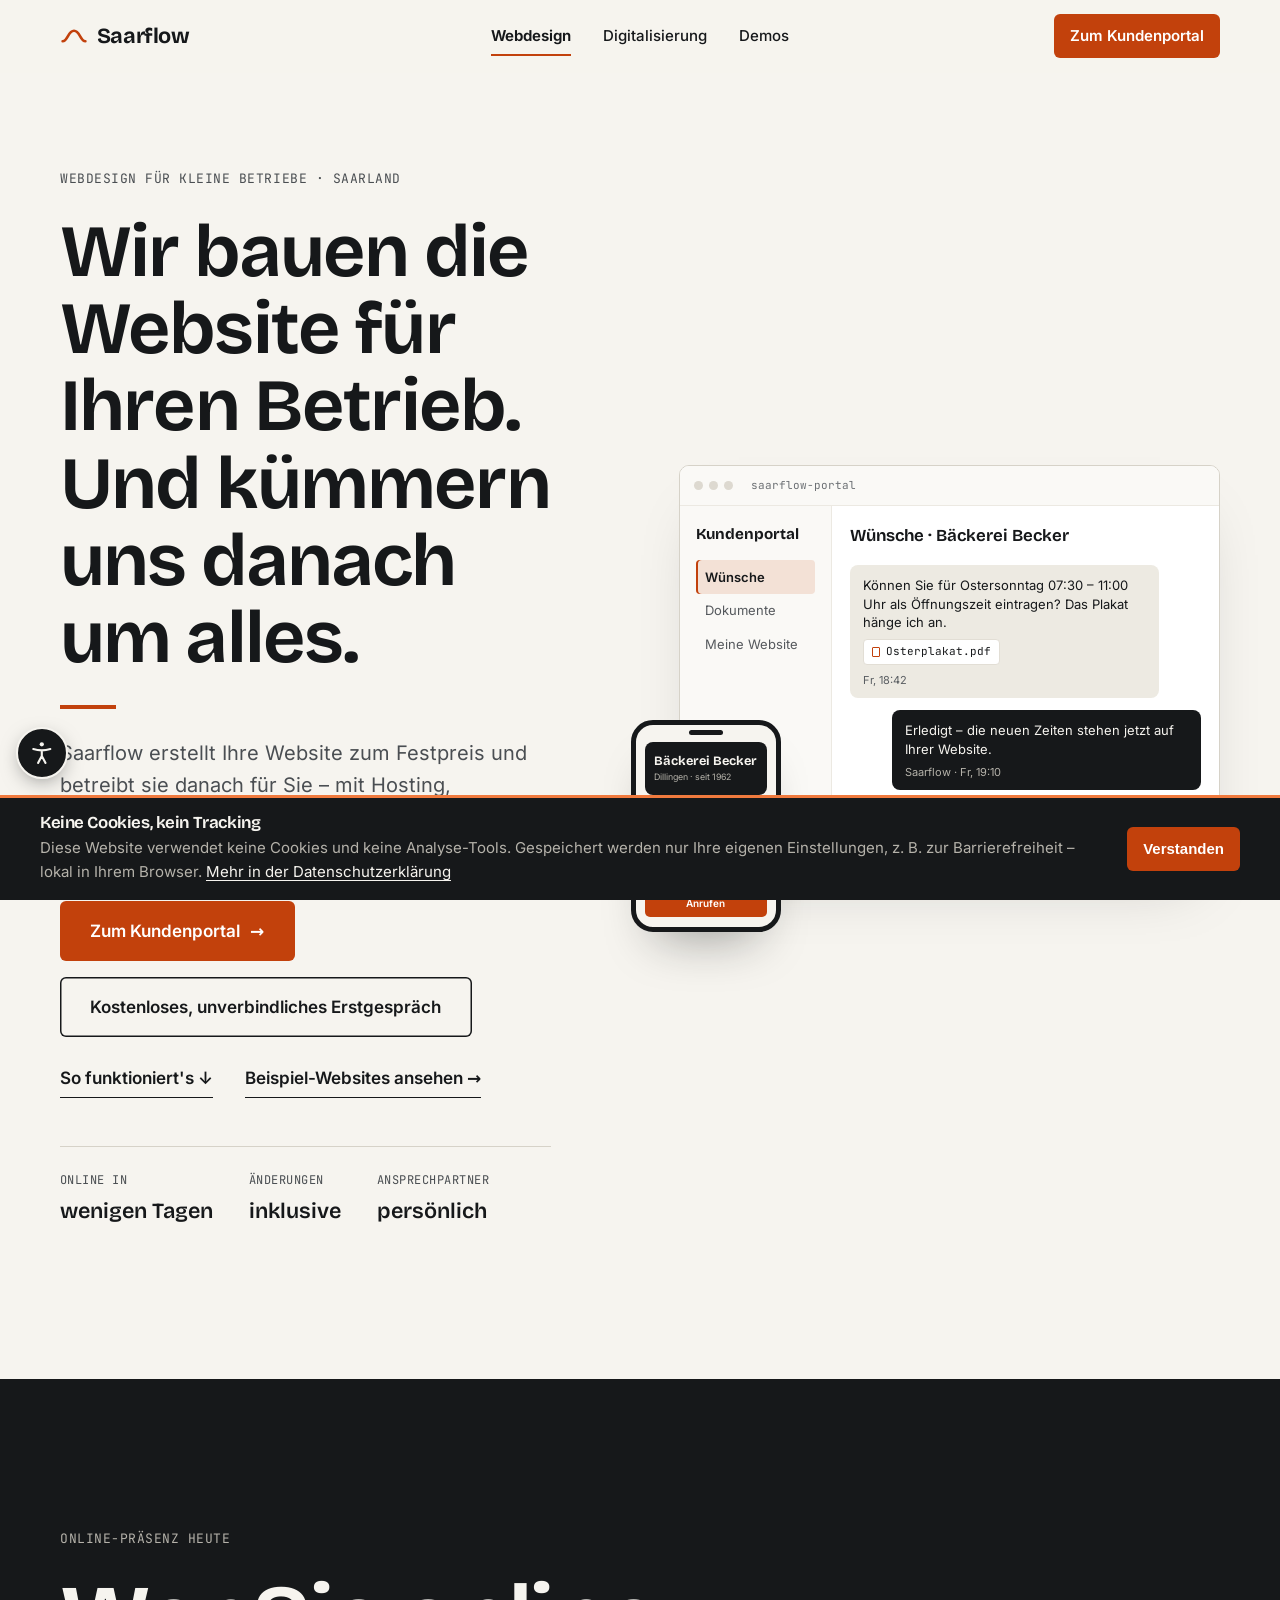
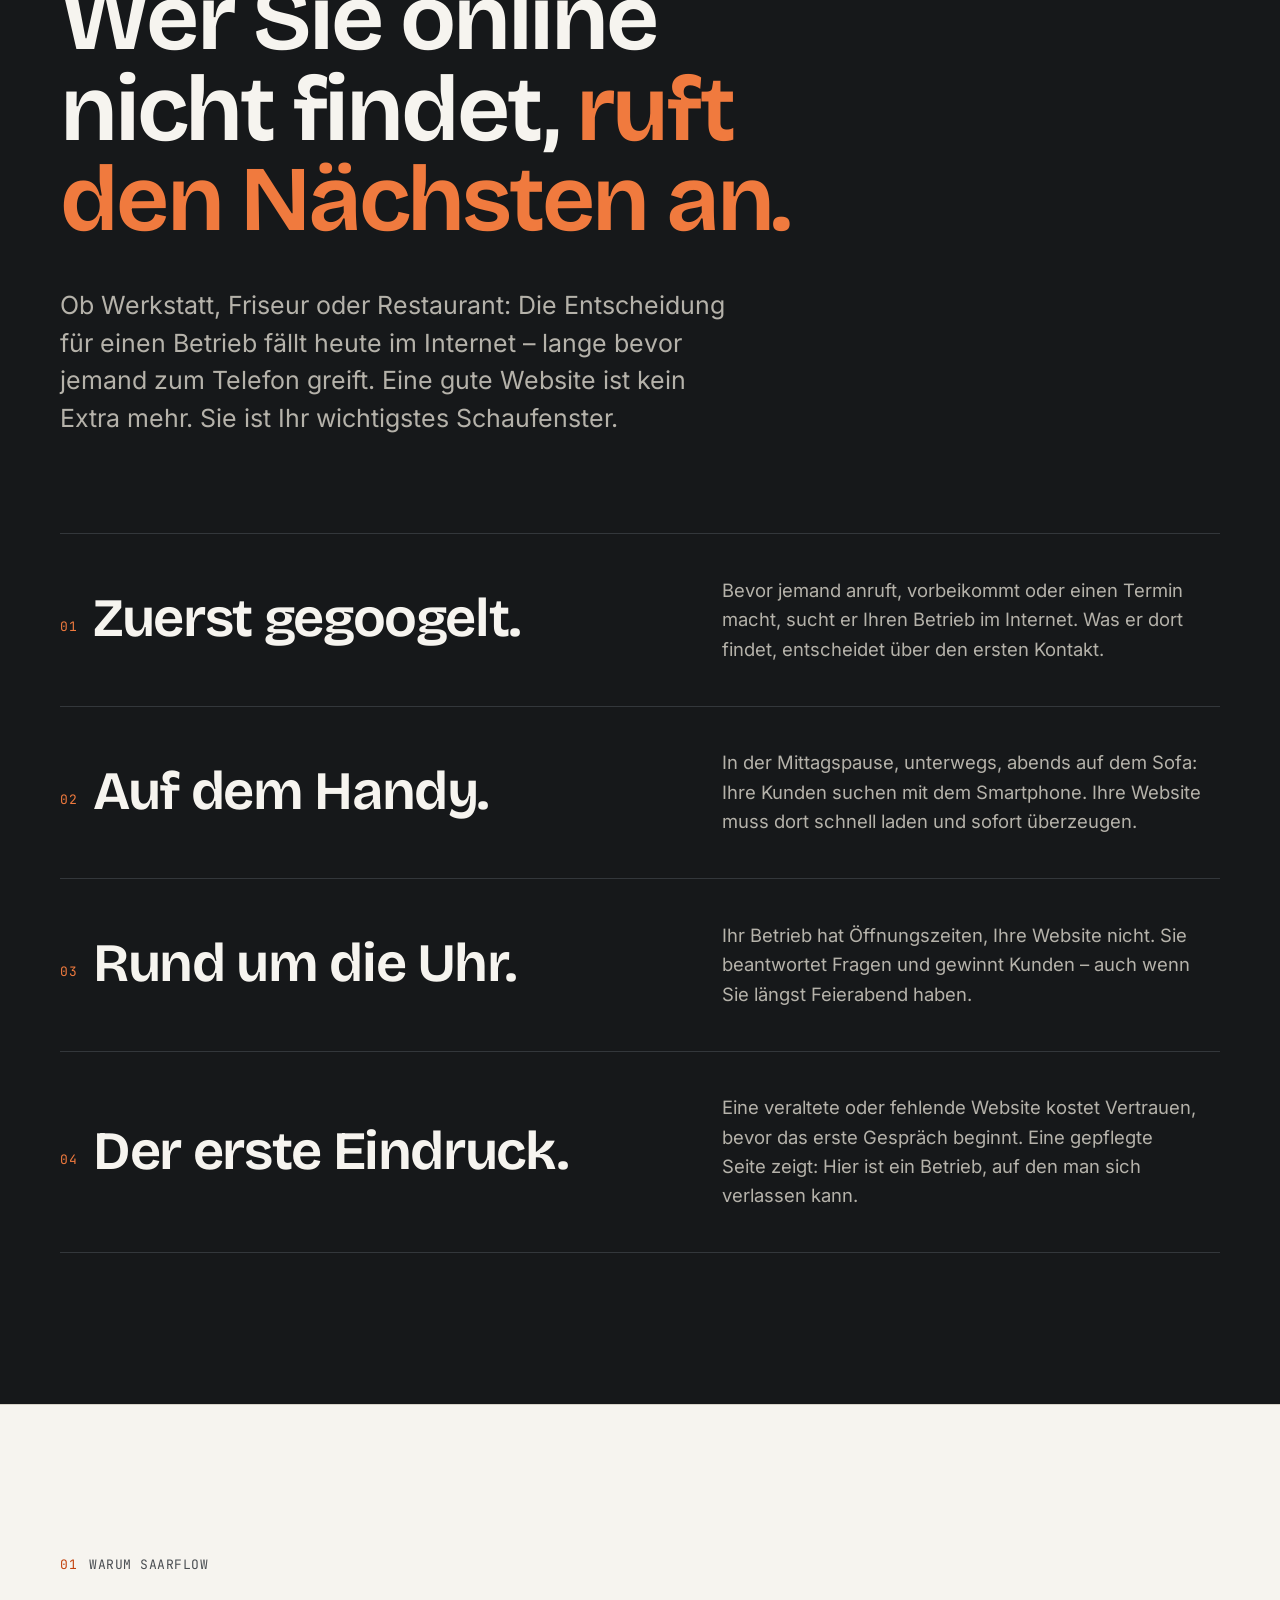
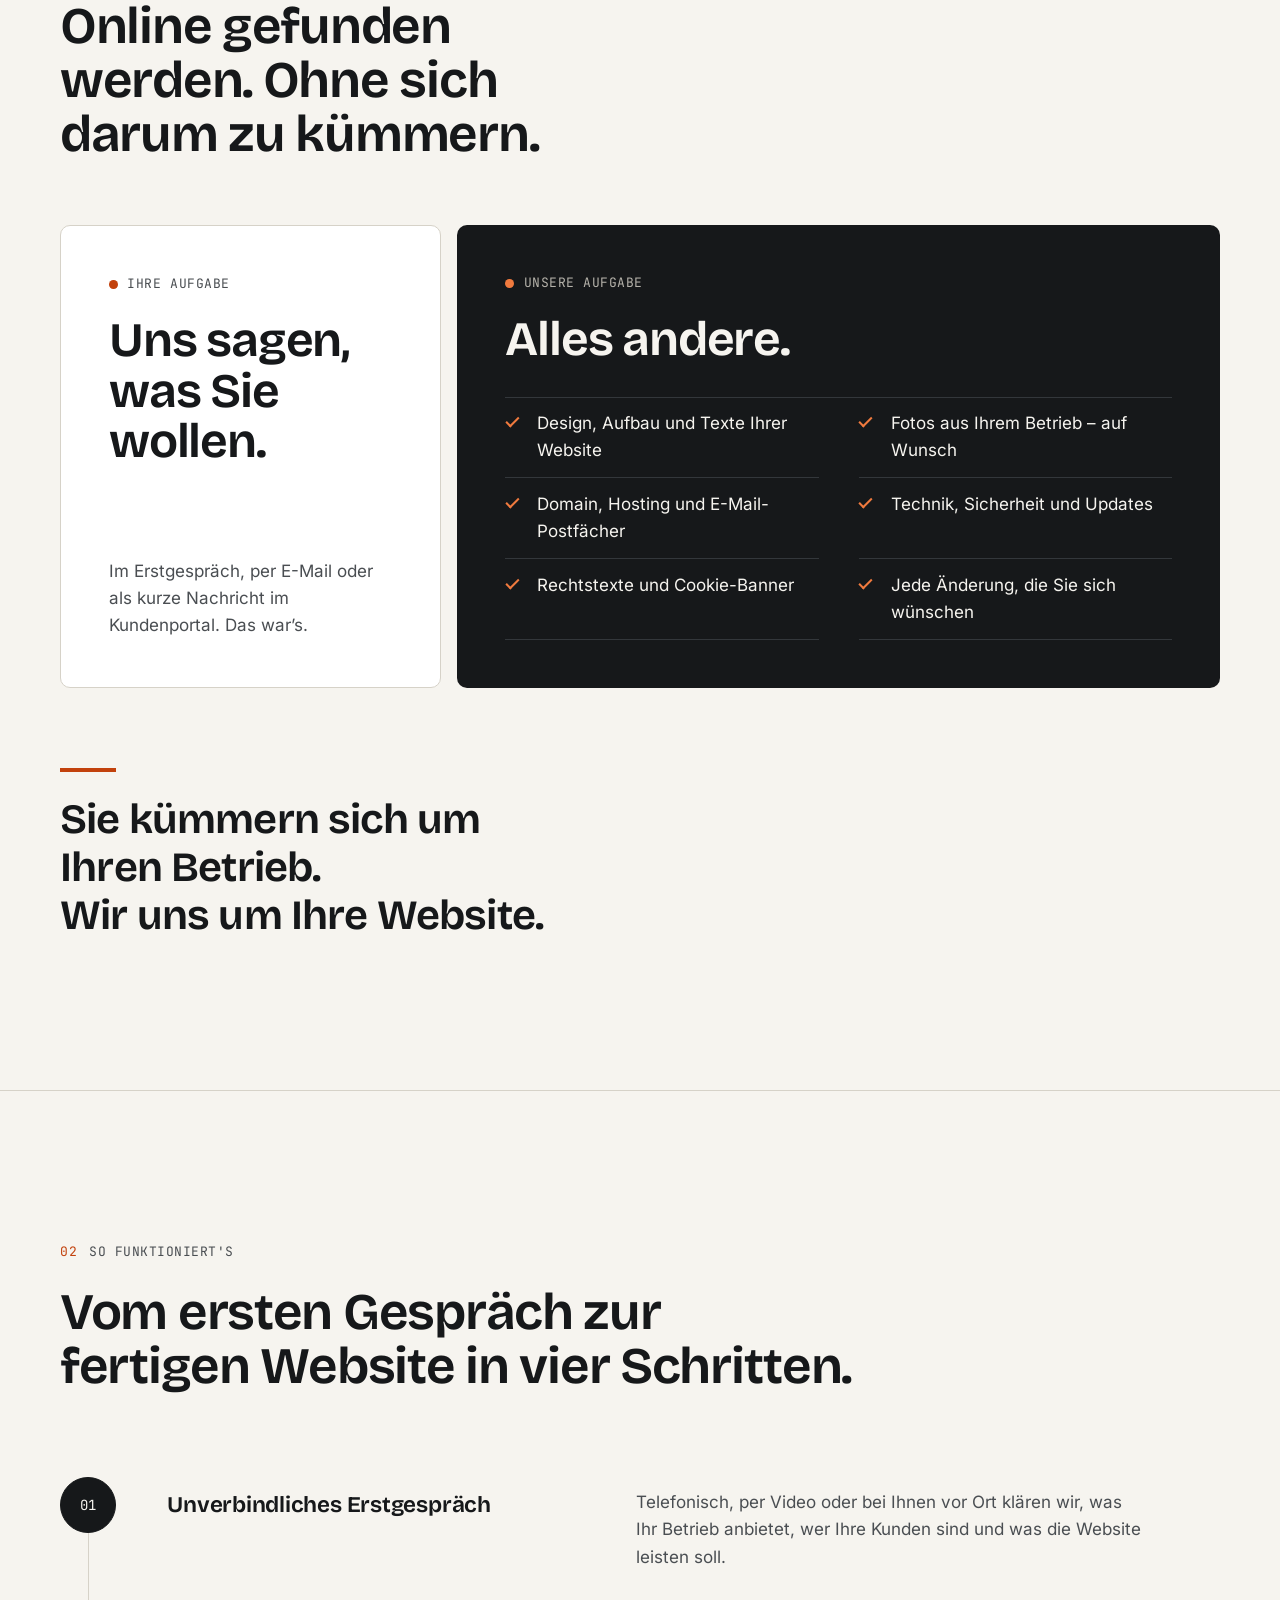
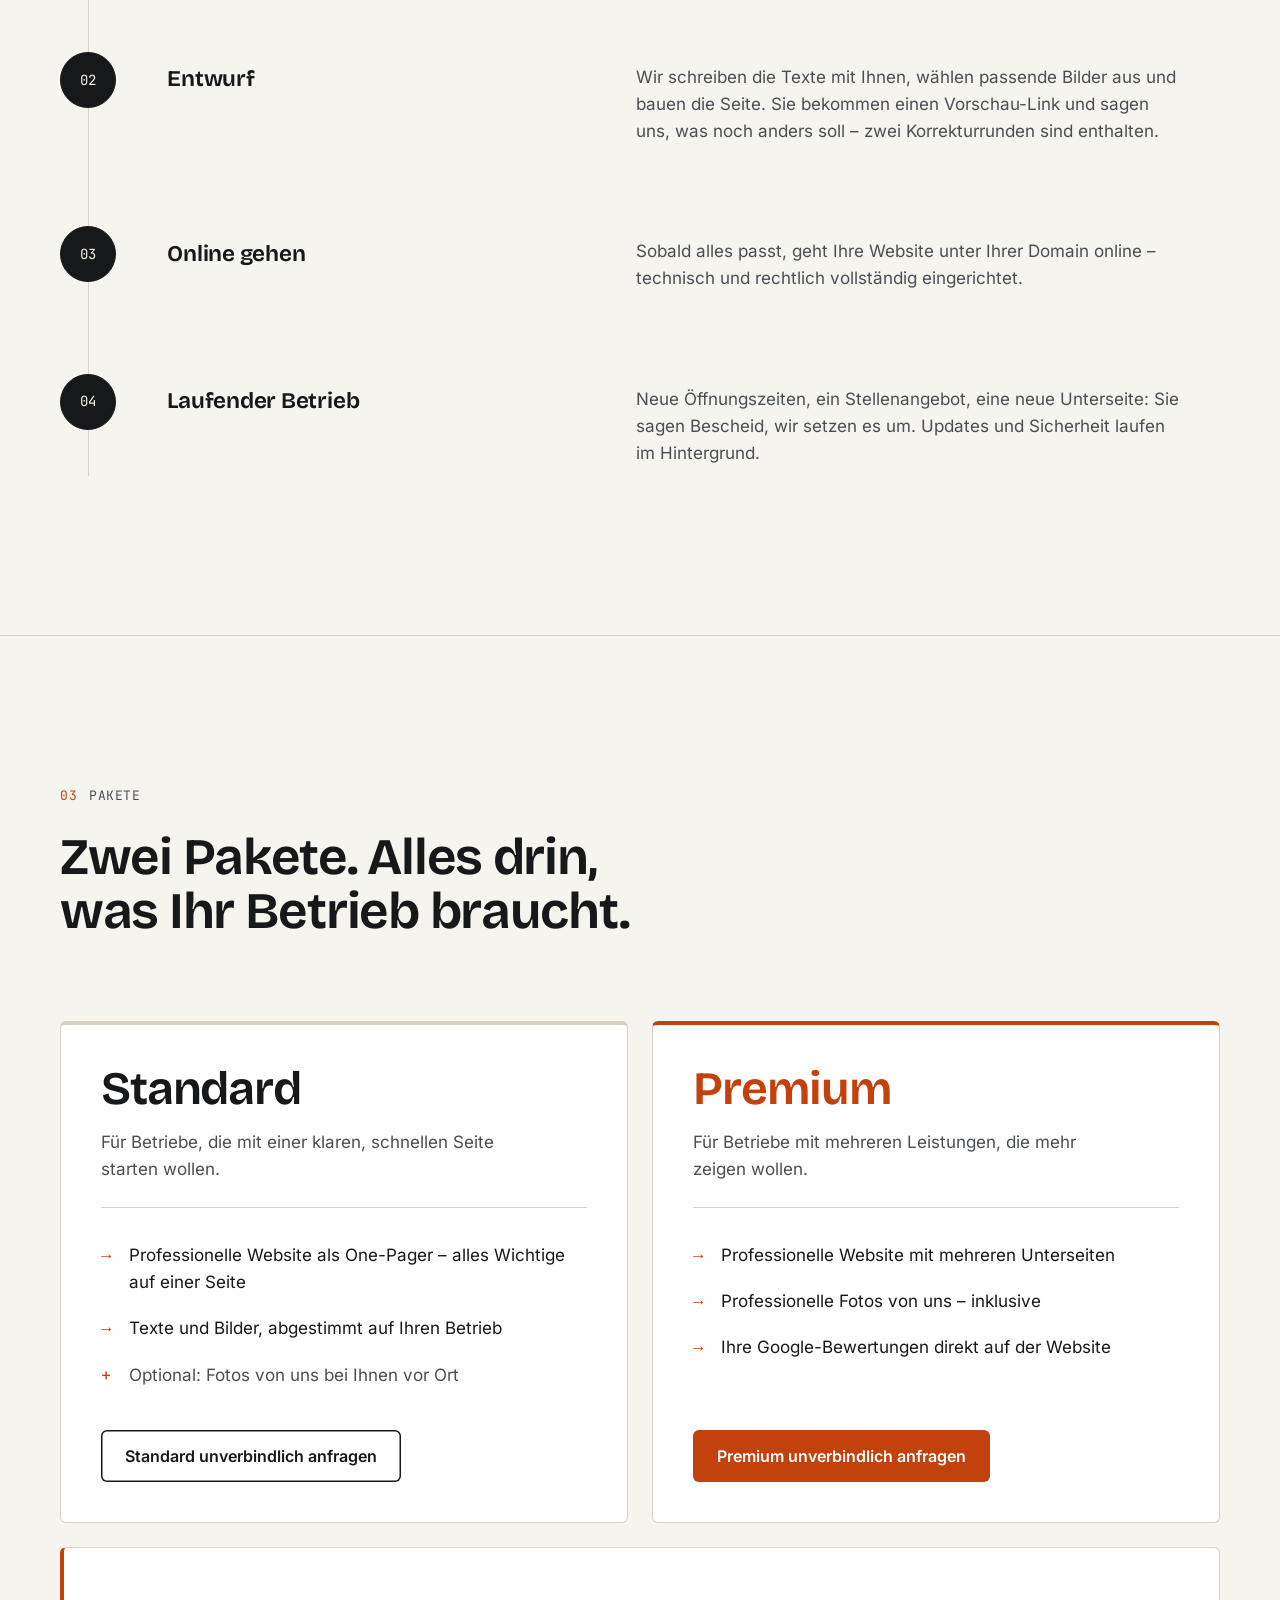
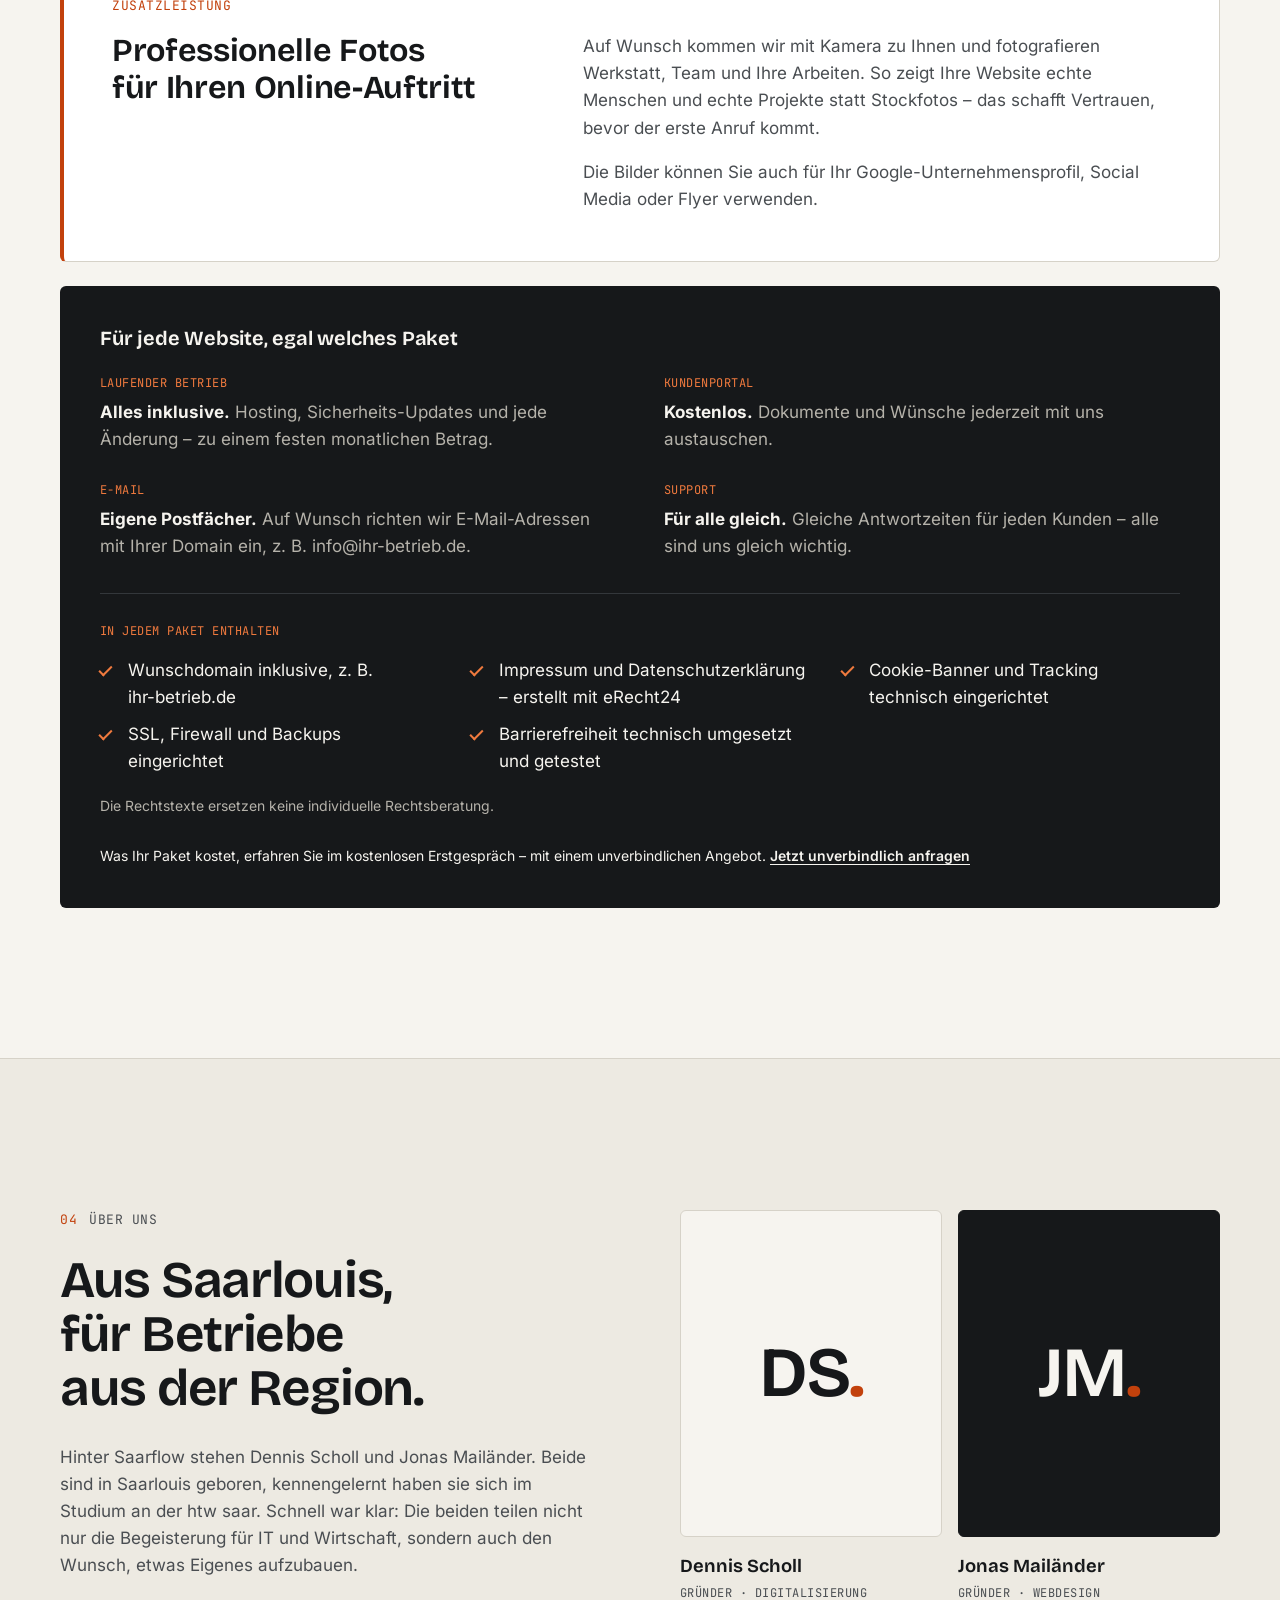
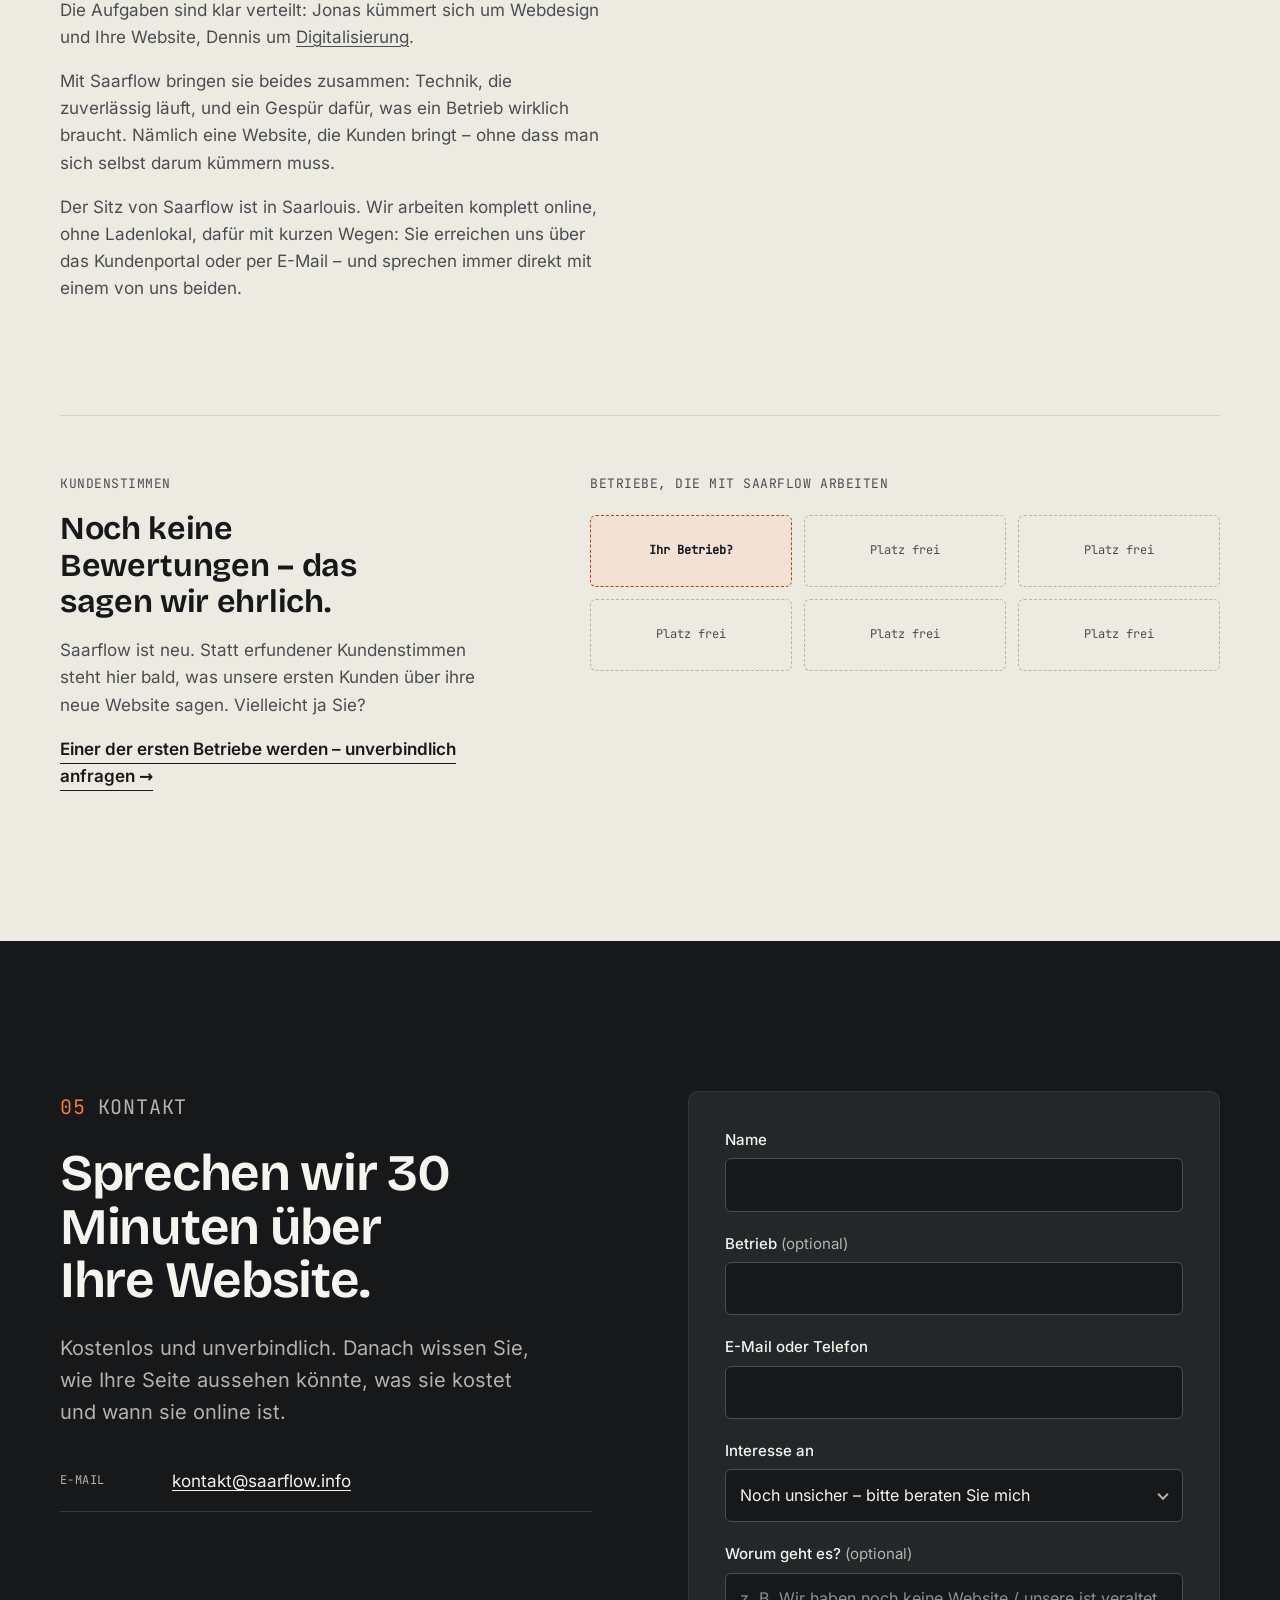
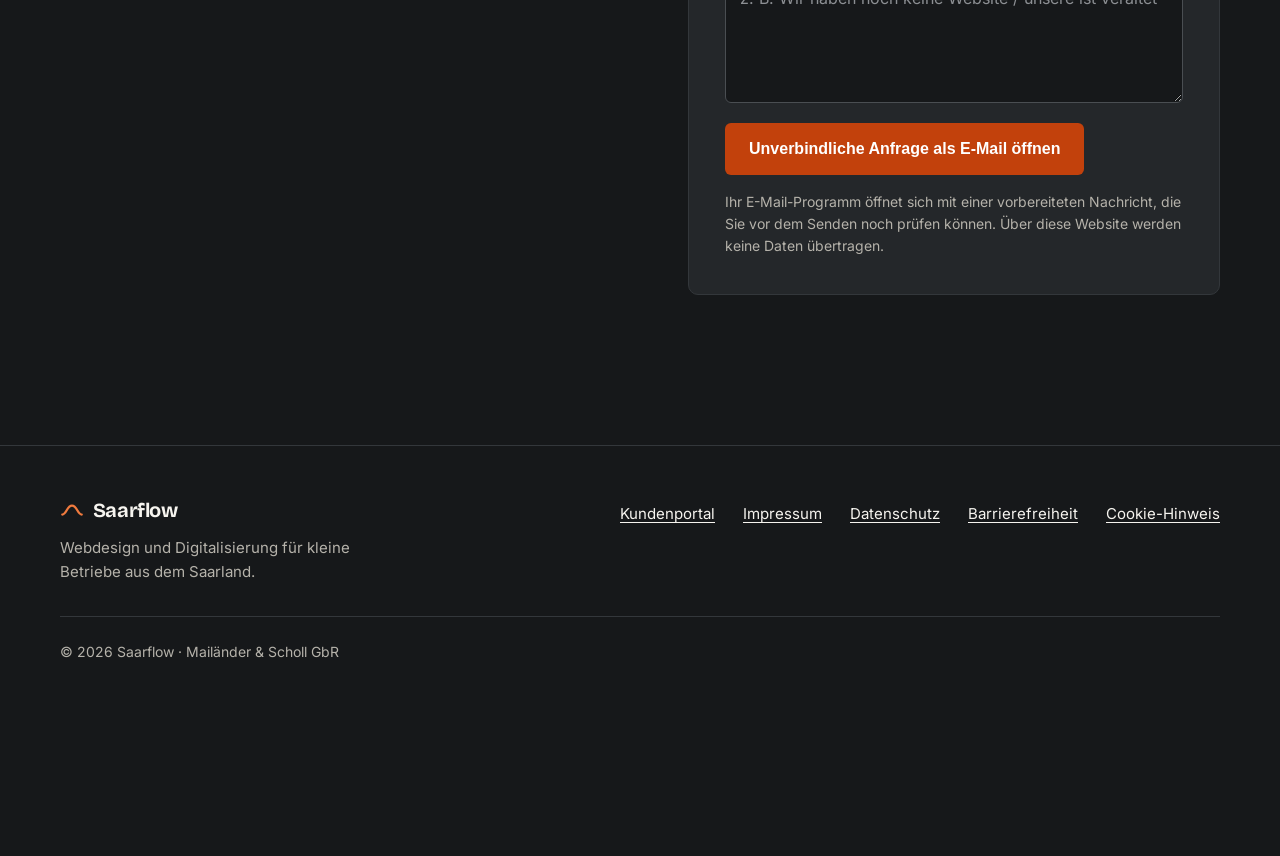
==== commit 35901bb5: "Rename to Digitalisierung, move Demos last in nav, add SEO basics - automatisierung.html becomes dig" ====
--- a/index.html
+++ b/index.html
@@ -3,13 +3,27 @@
 <head>
   <meta charset="utf-8">
   <meta name="viewport" content="width=device-width, initial-scale=1">
-  <title>Saarflow – Websites für kleine Betriebe, gebaut und gepflegt</title>
-  <meta name="description" content="Saarflow baut die Website für Ihren Betrieb und kümmert sich danach um Hosting und Updates. Persönlich, unkompliziert und mit allen Änderungen inklusive. Aus Saarlouis.">
+  <title>Webdesign im Saarland für kleine Betriebe – Saarflow</title>
+  <meta name="description" content="Saarflow baut die Website für Ihren Betrieb im Saarland und übernimmt danach Hosting, Updates und alle Änderungen. Kostenloses, unverbindliches Erstgespräch.">
+  <link rel="canonical" href="https://saarflow.info/">
+  <meta property="og:type" content="website">
+  <meta property="og:site_name" content="Saarflow">
+  <meta property="og:locale" content="de_DE">
+  <meta property="og:url" content="https://saarflow.info/">
+  <meta property="og:title" content="Webdesign im Saarland für kleine Betriebe – Saarflow">
+  <meta property="og:description" content="Saarflow baut die Website für Ihren Betrieb im Saarland und übernimmt danach Hosting, Updates und alle Änderungen. Kostenloses, unverbindliches Erstgespräch.">
+  <meta property="og:image" content="https://saarflow.info/assets/img/og-saarflow.png">
+  <meta property="og:image:width" content="1200">
+  <meta property="og:image:height" content="630">
+  <meta property="og:image:alt" content="Saarflow – Webdesign und Digitalisierung für kleine Betriebe aus dem Saarland">
+  <meta name="twitter:card" content="summary_large_image">
   <meta name="theme-color" content="#F6F4EF">
   <link rel="preload" href="assets/fonts/bricolage-grotesque-latin-wght-normal.woff2" as="font" type="font/woff2" crossorigin>
   <link rel="preload" href="assets/fonts/inter-latin-wght-normal.woff2" as="font" type="font/woff2" crossorigin>
-  <link rel="stylesheet" href="assets/css/style.css?v=24">
+  <link rel="stylesheet" href="assets/css/style.css?v=25">
   <link rel="icon" href="assets/favicon.svg" type="image/svg+xml">
+  <link rel="apple-touch-icon" href="assets/img/apple-touch-icon.png">
+  <script type="application/ld+json">{"@context":"https://schema.org","@graph":[{"@type":"ProfessionalService","@id":"https://saarflow.info/#unternehmen","name":"Saarflow","legalName":"Mailänder & Scholl GbR","url":"https://saarflow.info/","logo":"https://saarflow.info/assets/img/icon-512.png","image":"https://saarflow.info/assets/img/og-saarflow.png","description":"Webdesign und Digitalisierung für kleine Betriebe aus dem Saarland: Website zum Festpreis, Hosting, Updates und Änderungen inklusive.","email":"kontakt@saarflow.info","address":{"@type":"PostalAddress","addressLocality":"Ensdorf","postalCode":"66806","addressRegion":"Saarland","addressCountry":"DE"},"areaServed":{"@type":"State","name":"Saarland"},"founder":[{"@type":"Person","name":"Jonas Mailänder","jobTitle":"Gründer, Webdesign"},{"@type":"Person","name":"Dennis Scholl","jobTitle":"Gründer, Digitalisierung"}],"knowsAbout":["Webdesign","Website-Erstellung","Hosting","Digitalisierung","Automatisierung mit KI"]},{"@type":"WebSite","@id":"https://saarflow.info/#website","url":"https://saarflow.info/","name":"Saarflow","inLanguage":"de","publisher":{"@id":"https://saarflow.info/#unternehmen"}}]}</script>
   <script>(function(d){d.classList.add('js');try{var a=JSON.parse(localStorage.getItem('sf-a11y')||'{}');if(a.font)d.classList.add('a11y-font-'+a.font);for(var k in a){if(k!=='font'&&a[k])d.classList.add('a11y-'+k)}}catch(e){}})(document.documentElement)</script>
 </head>
 <body>
@@ -27,9 +41,9 @@
       </button>
       <nav id="hauptnavigation" class="main-nav" aria-label="Hauptnavigation">
         <ul class="nav-switch">
-          <li><a href="index.html" aria-current="page">Webdesign</a></li>
+          <li><a href="./" aria-current="page">Webdesign</a></li>
+          <li><a href="digitalisierung.html">Digitalisierung</a></li>
           <li><a href="demos.html">Demos</a></li>
-          <li><a href="automatisierung.html">Automatisierung</a></li>
         </ul>
         <a class="btn btn-small btn-portal nav-portal" href="https://kundenportal.saarflow.info">Zum Kundenportal</a>
       </nav>
@@ -42,7 +56,7 @@
     <section class="hero" aria-labelledby="hero-title">
       <div class="container hero-grid">
         <div class="hero-copy">
-          <p class="eyebrow">Websites für kleine Betriebe · Saarland</p>
+          <p class="eyebrow">Webdesign für kleine Betriebe · Saarland</p>
           <h1 id="hero-title">Wir bauen die Website für Ihren Betrieb. Und kümmern uns danach um alles.</h1>
           <p class="lead">Saarflow erstellt Ihre Website zum Festpreis und betreibt sie danach für Sie – mit Hosting, Sicherheits-Updates und jeder Änderung, die Sie sich wünschen.</p>
           <div class="hero-actions">
@@ -295,7 +309,7 @@
           <p class="eyebrow"><span class="num">04</span> Über uns</p>
           <h2 id="about-title">Aus Saarlouis, für Betriebe aus der Region.</h2>
           <p>Hinter Saarflow stehen Dennis Scholl und Jonas Mailänder. Beide sind in Saarlouis geboren, kennengelernt haben sie sich im Studium an der htw saar. Schnell war klar: Die beiden teilen nicht nur die Begeisterung für IT und Wirtschaft, sondern auch den Wunsch, etwas Eigenes aufzubauen.</p>
-          <p>Die Aufgaben sind klar verteilt: Jonas kümmert sich um Webdesign und Ihre Website, Dennis um <a href="automatisierung.html">Automatisierung</a>.</p>
+          <p>Die Aufgaben sind klar verteilt: Jonas kümmert sich um Webdesign und Ihre Website, Dennis um <a href="digitalisierung.html">Digitalisierung</a>.</p>
           <p>Mit Saarflow bringen sie beides zusammen: Technik, die zuverlässig läuft, und ein Gespür dafür, was ein Betrieb wirklich braucht. Nämlich eine Website, die Kunden bringt – ohne dass man sich selbst darum kümmern muss.</p>
           <p>Der Sitz von Saarflow ist in Saarlouis. Wir arbeiten komplett online, ohne Ladenlokal, dafür mit kurzen Wegen: Sie erreichen uns über das Kundenportal oder per E-Mail – und sprechen immer direkt mit einem von uns beiden.</p>
         </div>
@@ -305,7 +319,7 @@
             <li class="founder">
               <div class="founder-photo" aria-hidden="true"><span>DS</span></div>
               <p class="founder-name">Dennis Scholl</p>
-              <p class="founder-role">Gründer · Automatisierung</p>
+              <p class="founder-role">Gründer · Digitalisierung</p>
             </li>
             <li class="founder">
               <div class="founder-photo" aria-hidden="true"><span>JM</span></div>
@@ -392,7 +406,7 @@
     <div class="container footer-inner">
       <div class="footer-brand">
         <p class="logo logo--small"><svg class="logo-mark" viewBox="0 0 32 32" aria-hidden="true"><path d="M3 22c6 0 6-12 13-12s7 12 13 12" fill="none" stroke="currentColor" stroke-width="3" stroke-linecap="round"/></svg> Saarflow</p>
-        <p class="footer-claim">Webdesign und Automatisierung für kleine Betriebe aus dem Saarland.</p>
+        <p class="footer-claim">Webdesign und Digitalisierung für kleine Betriebe aus dem Saarland.</p>
       </div>
       <nav aria-label="Rechtliches">
         <ul>
@@ -407,6 +421,6 @@
     </div>
   </footer>
 
-  <script src="assets/js/main.js?v=24" defer></script>
+  <script src="assets/js/main.js?v=25" defer></script>
 </body>
 </html>
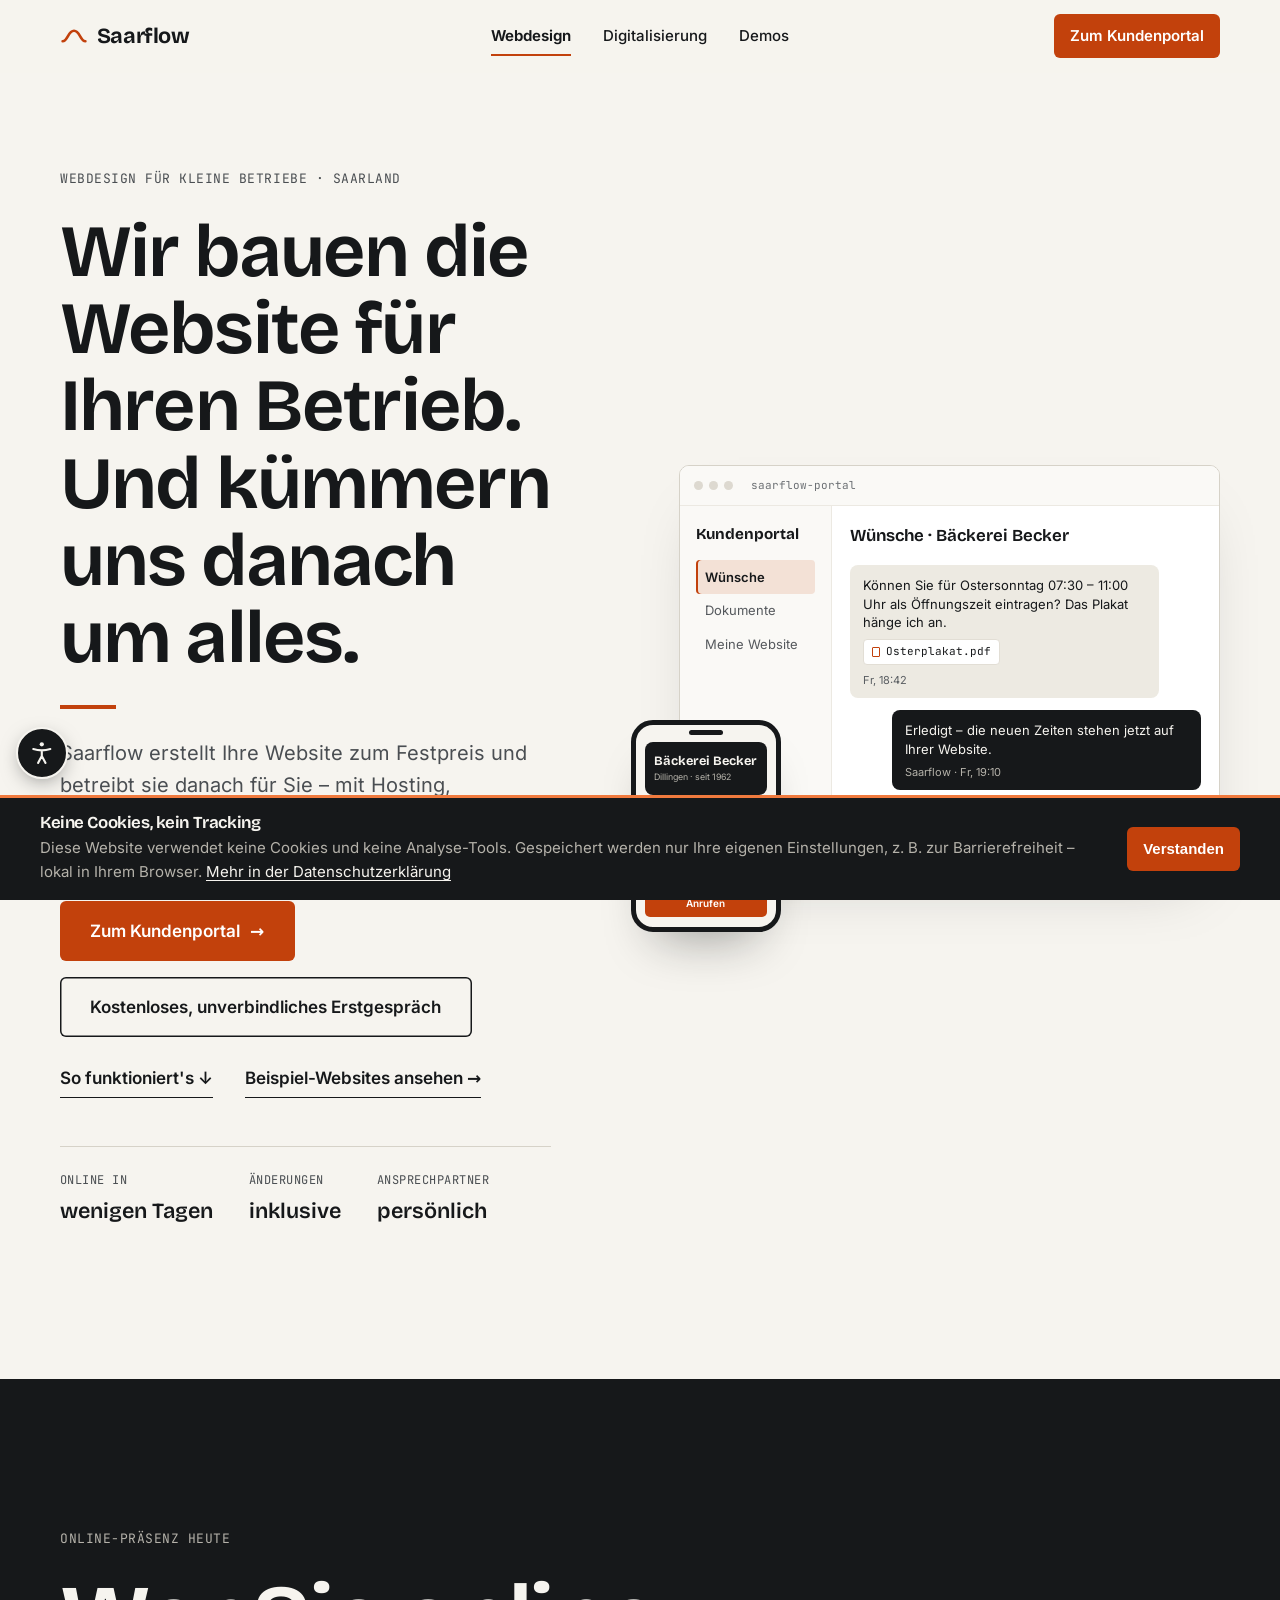
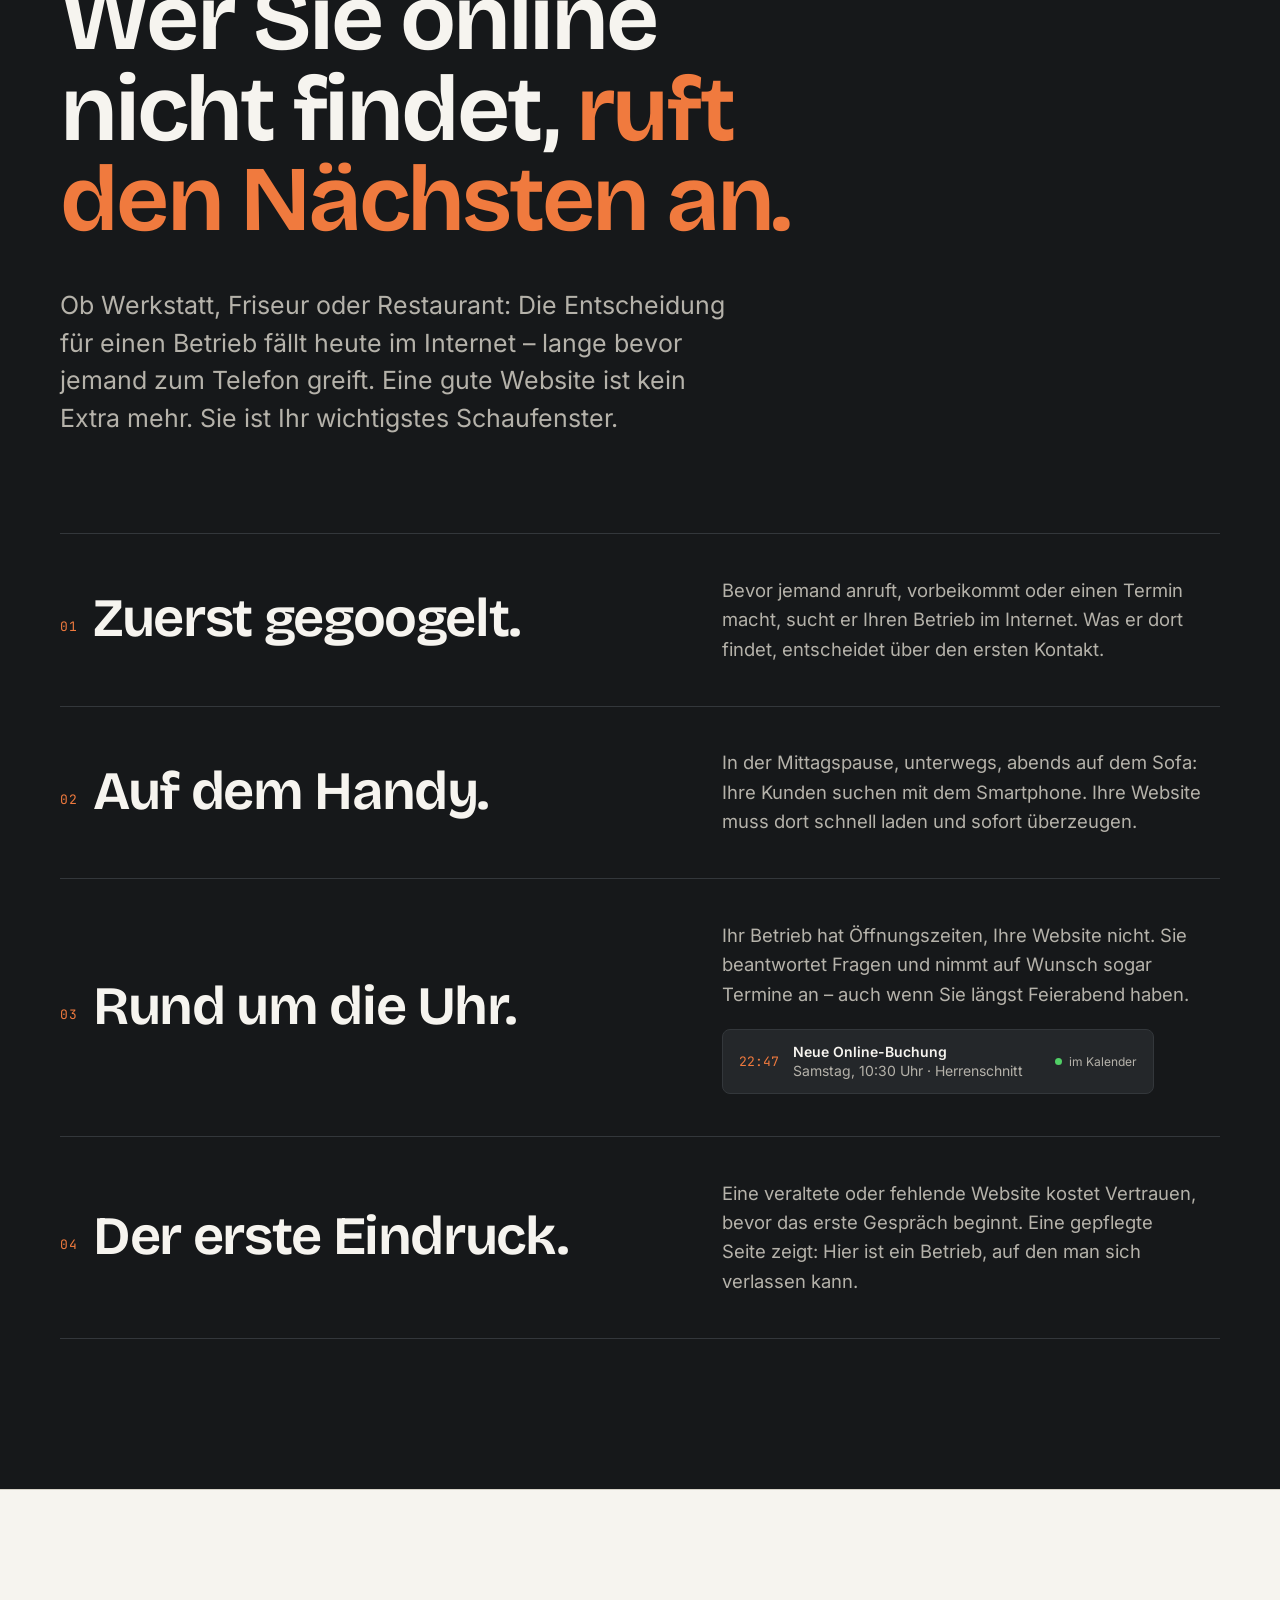
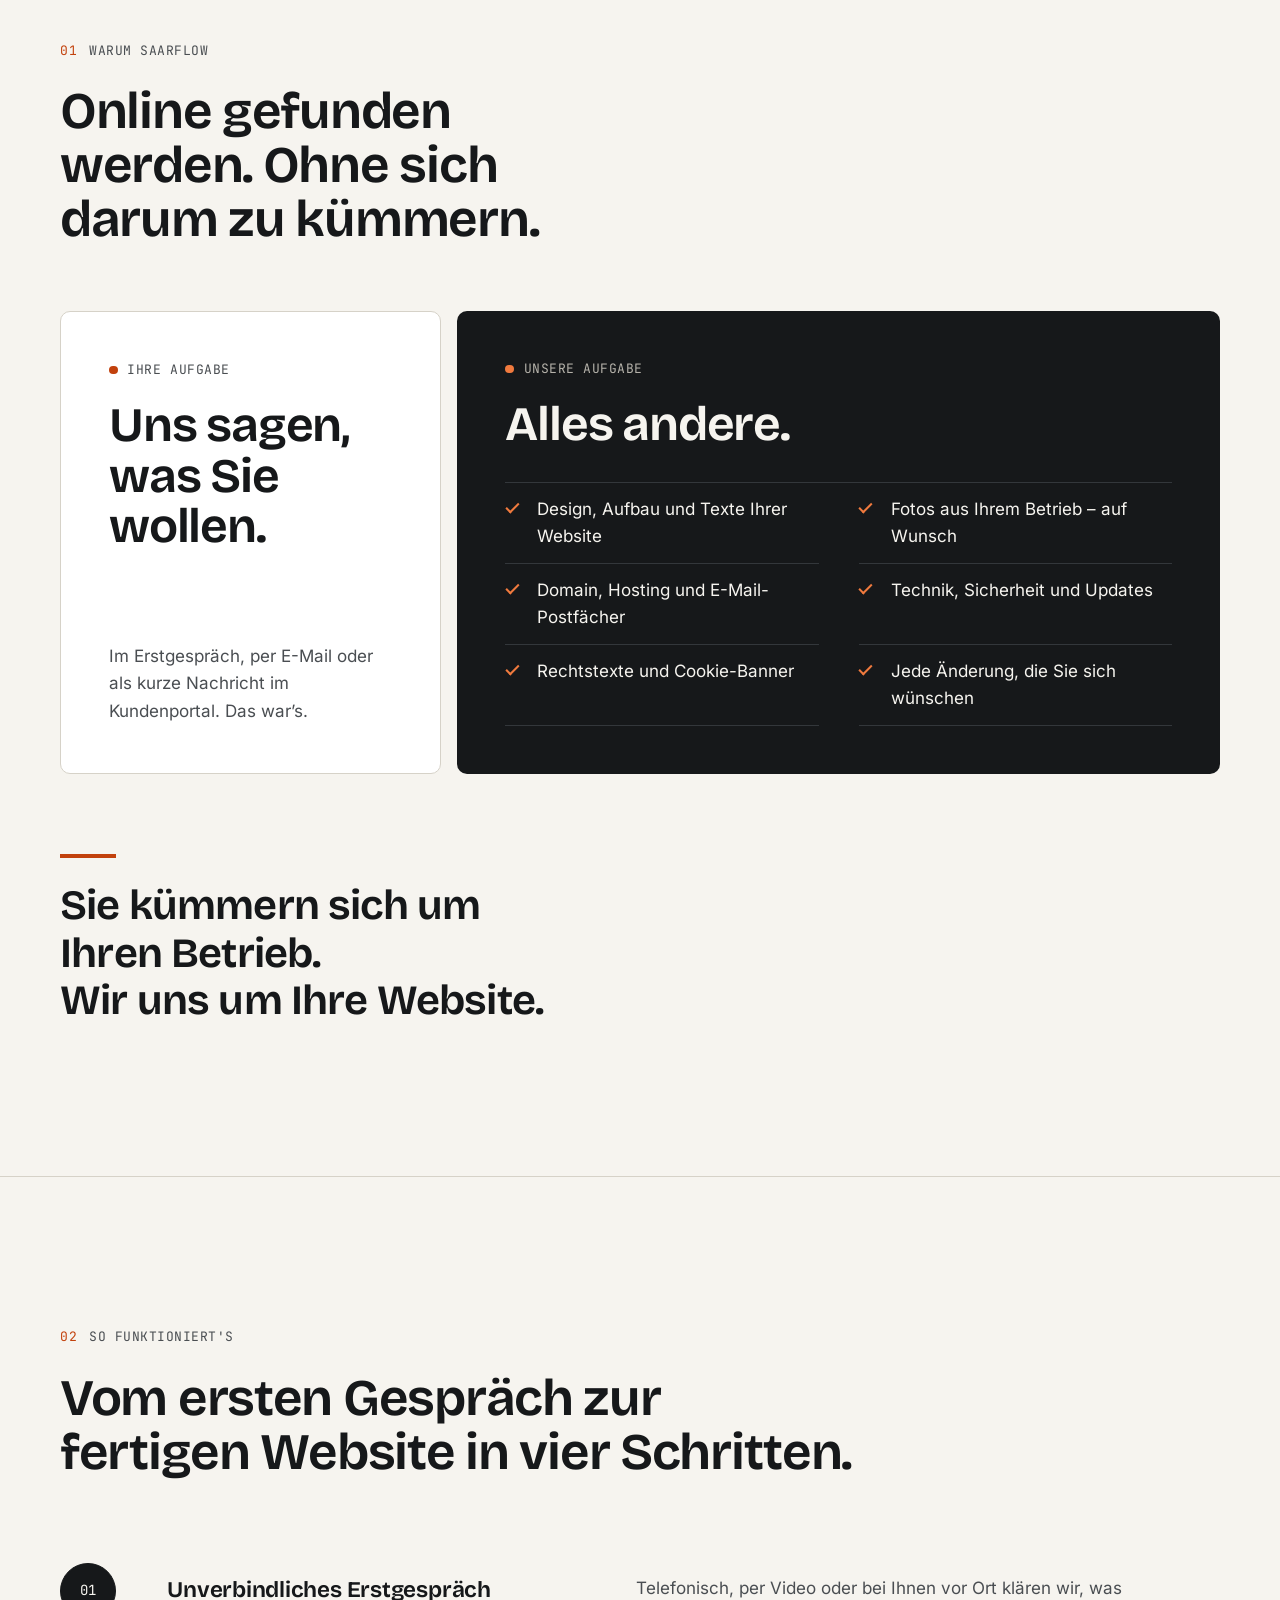
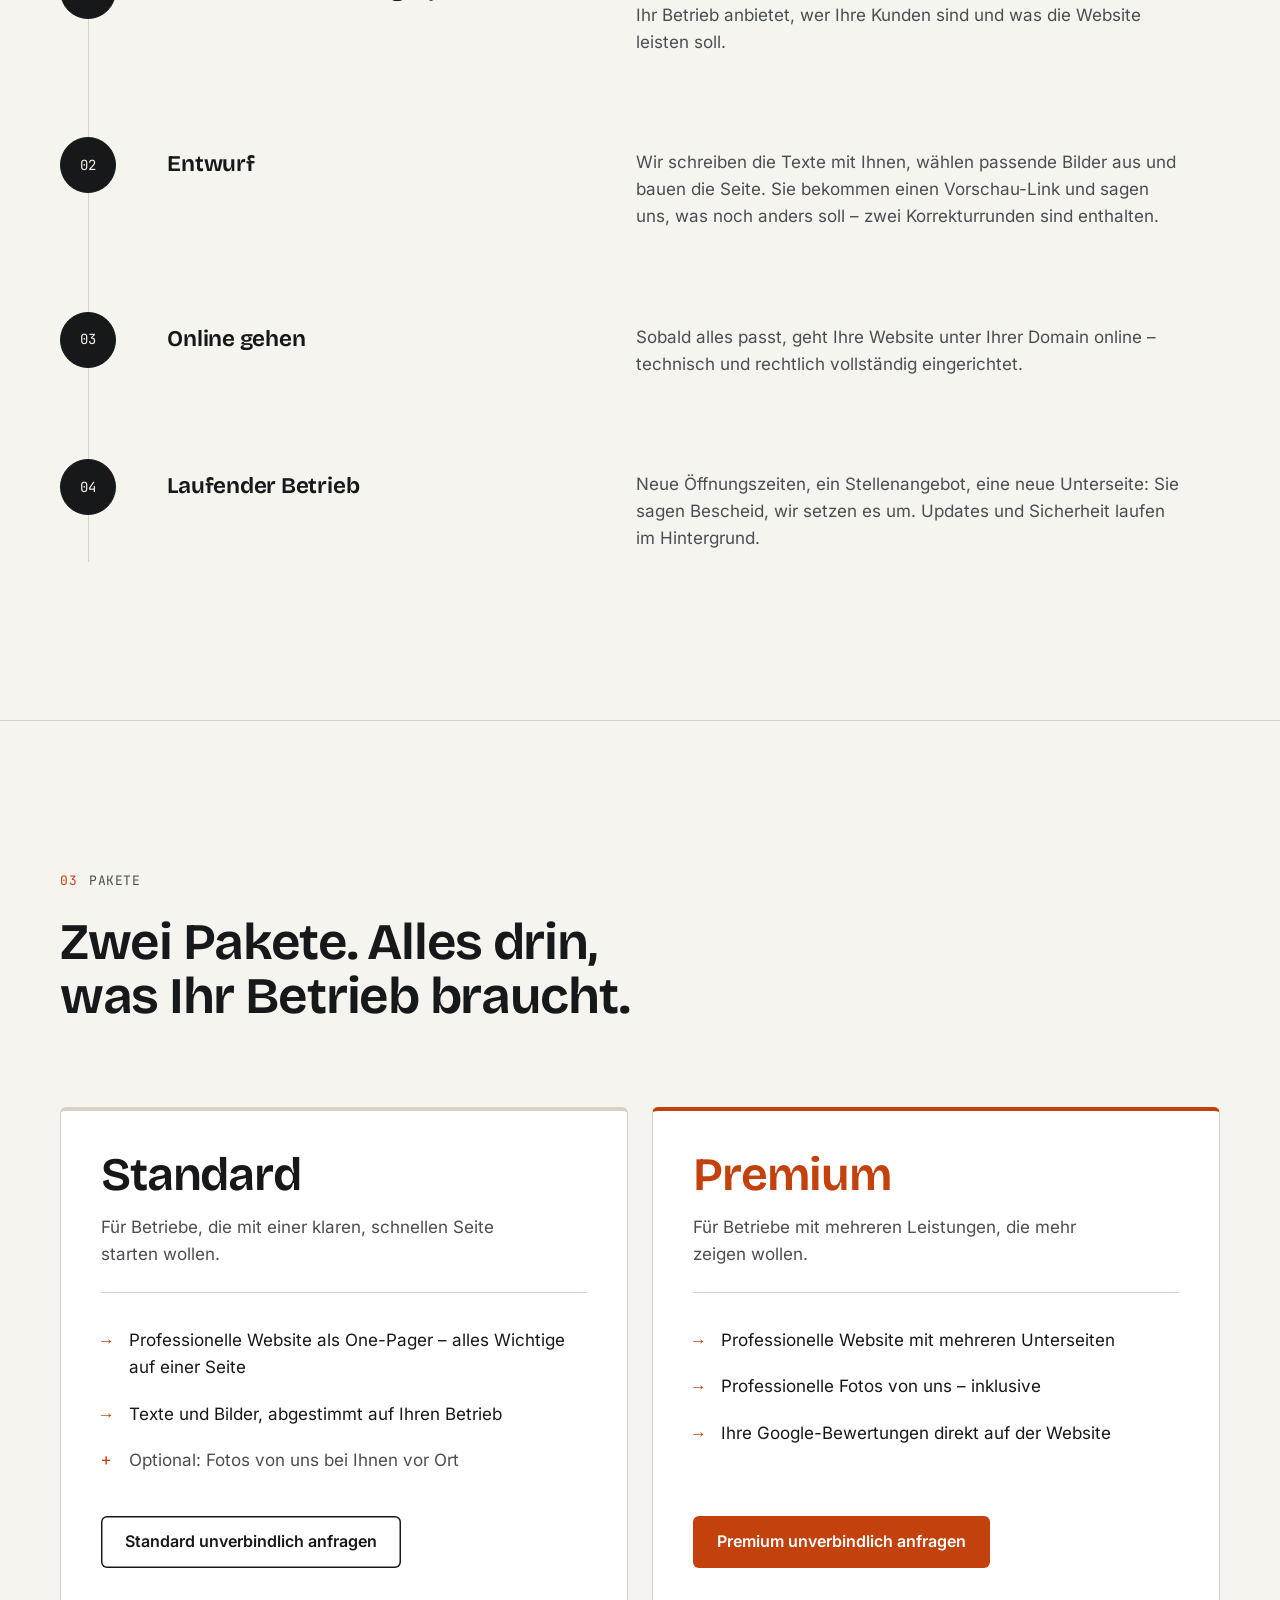
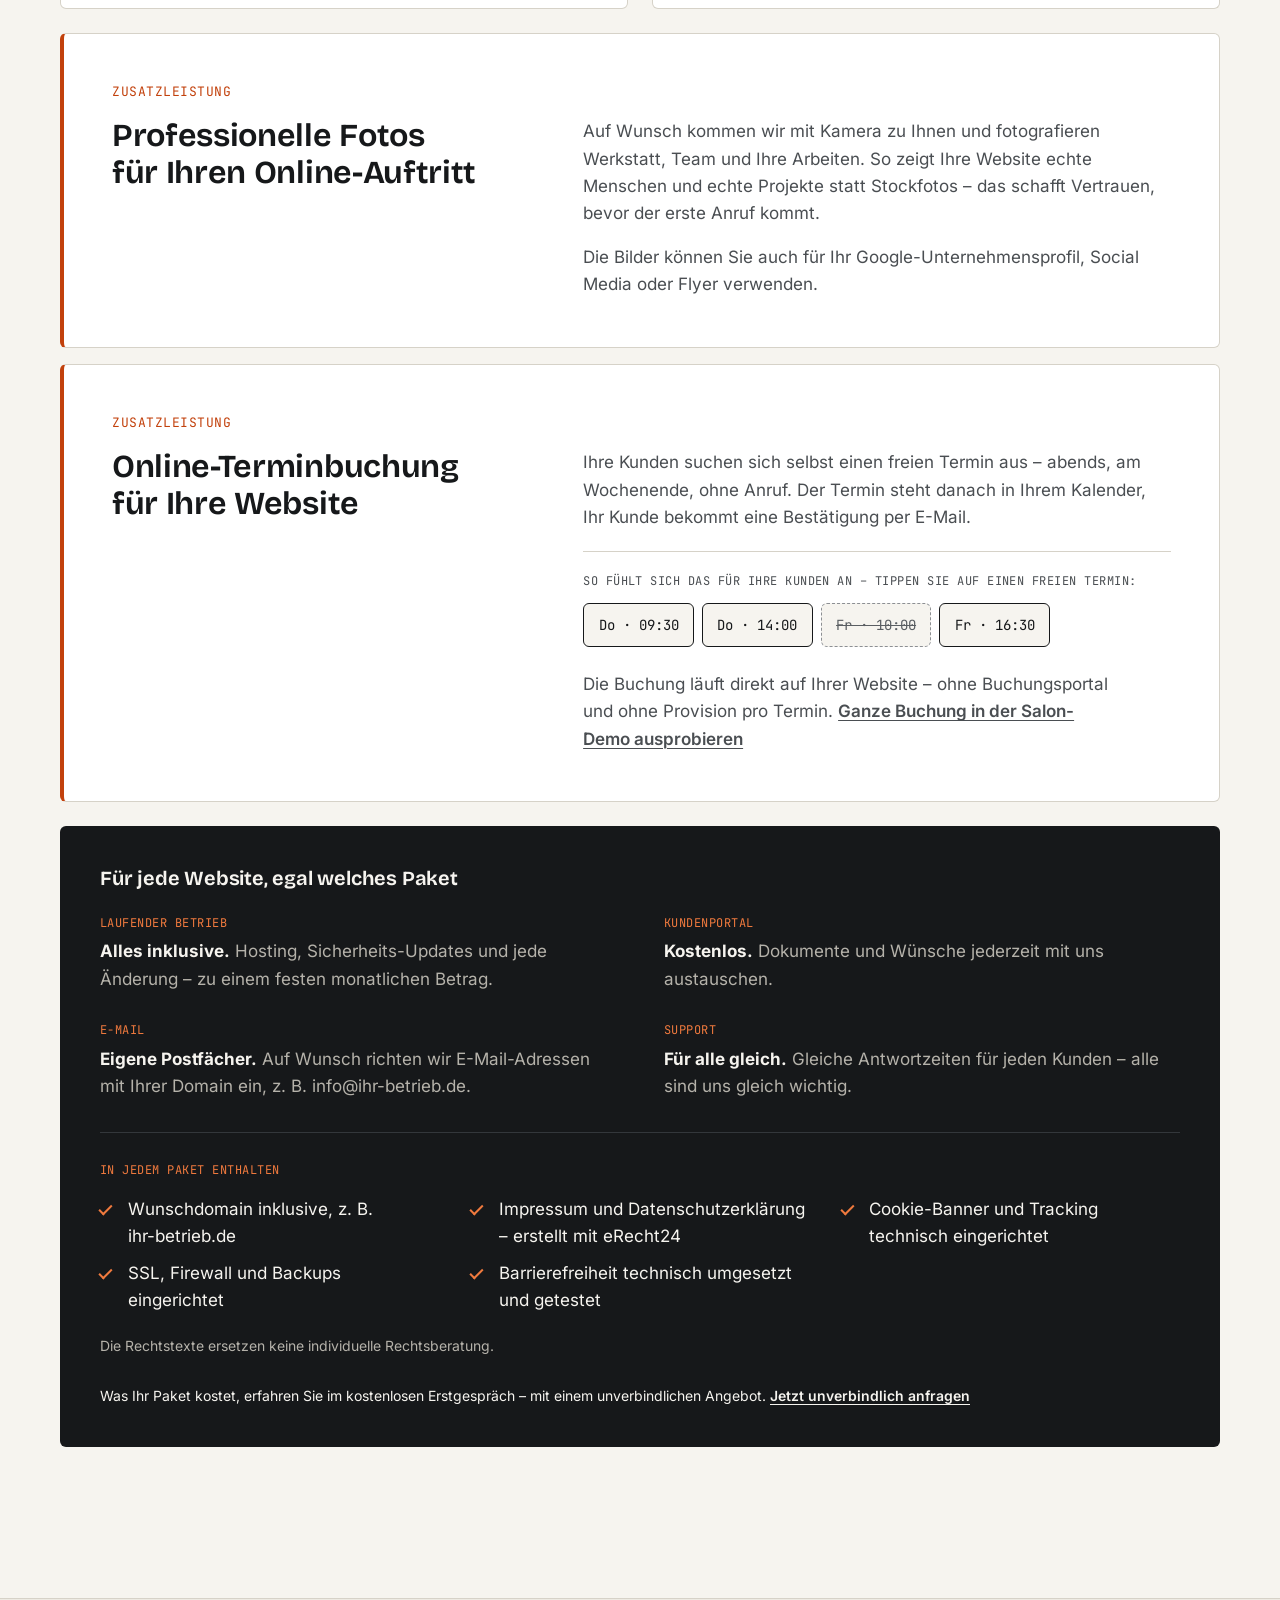
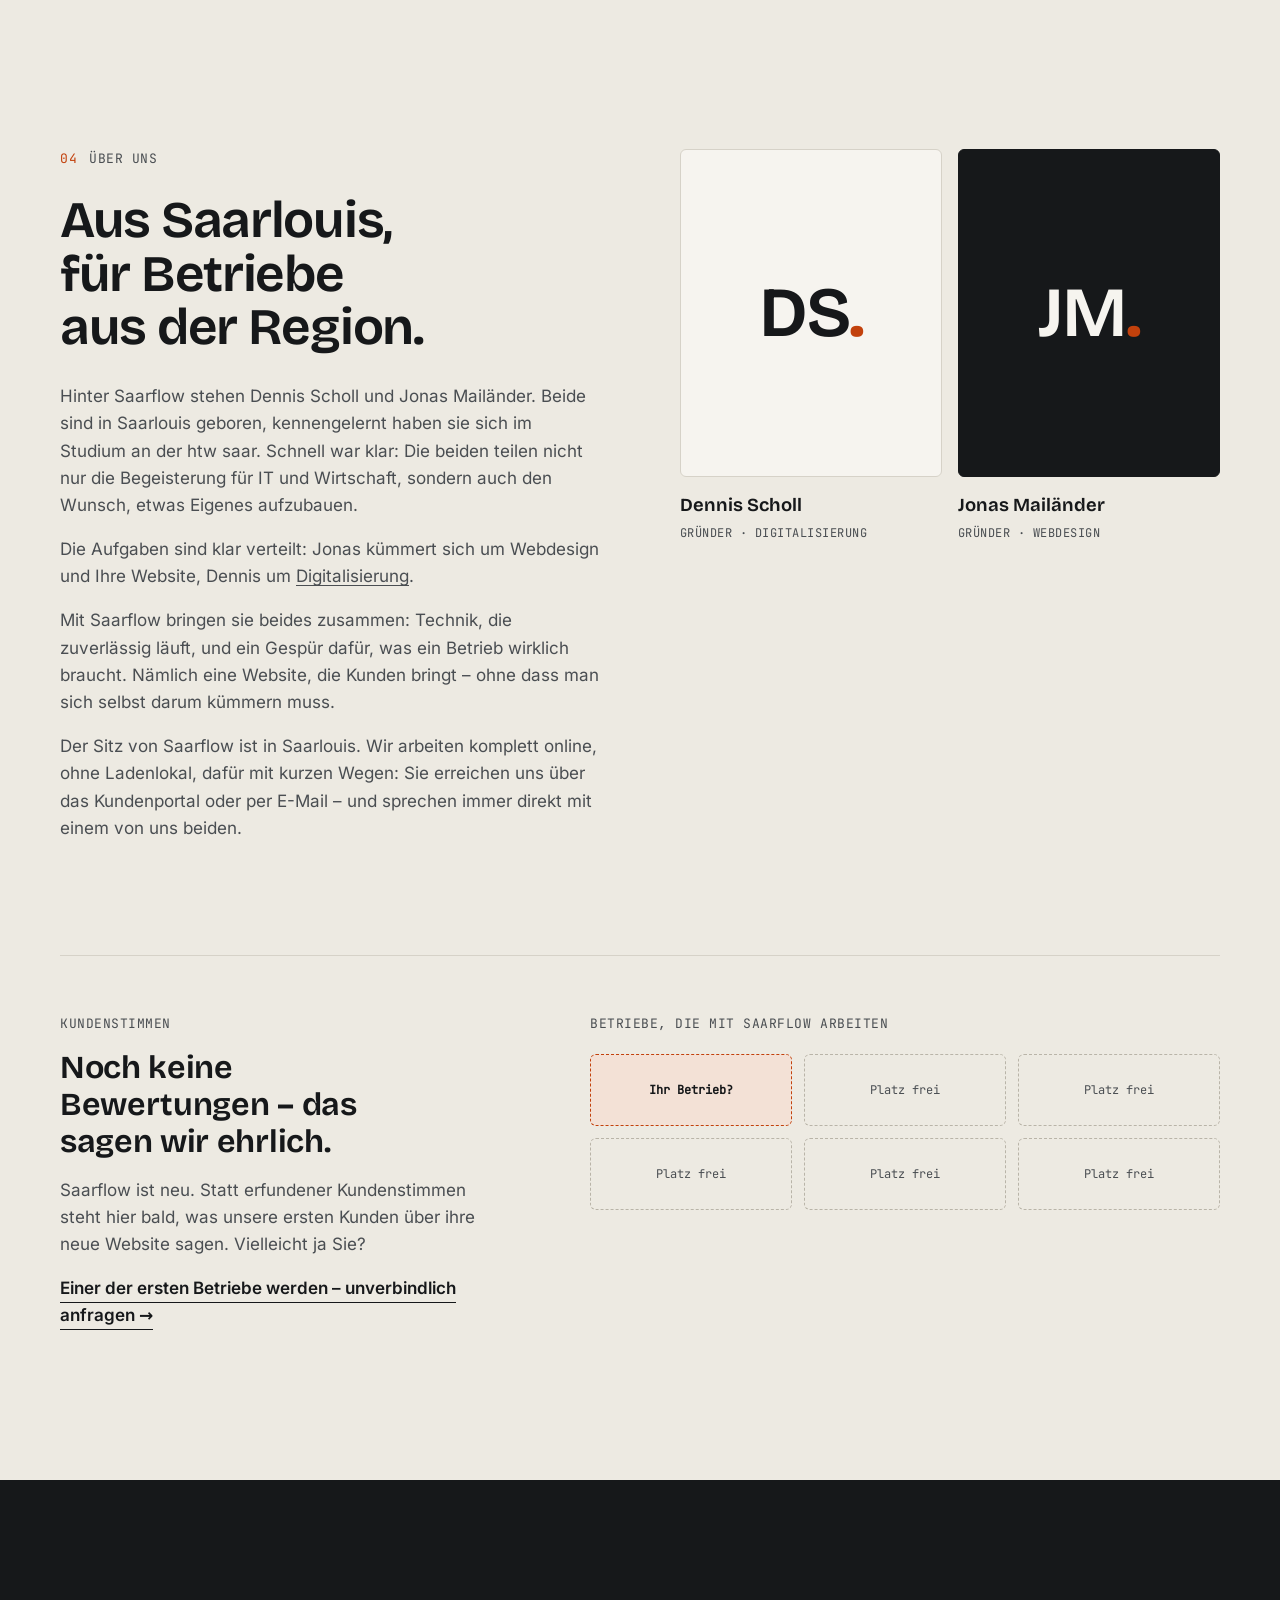
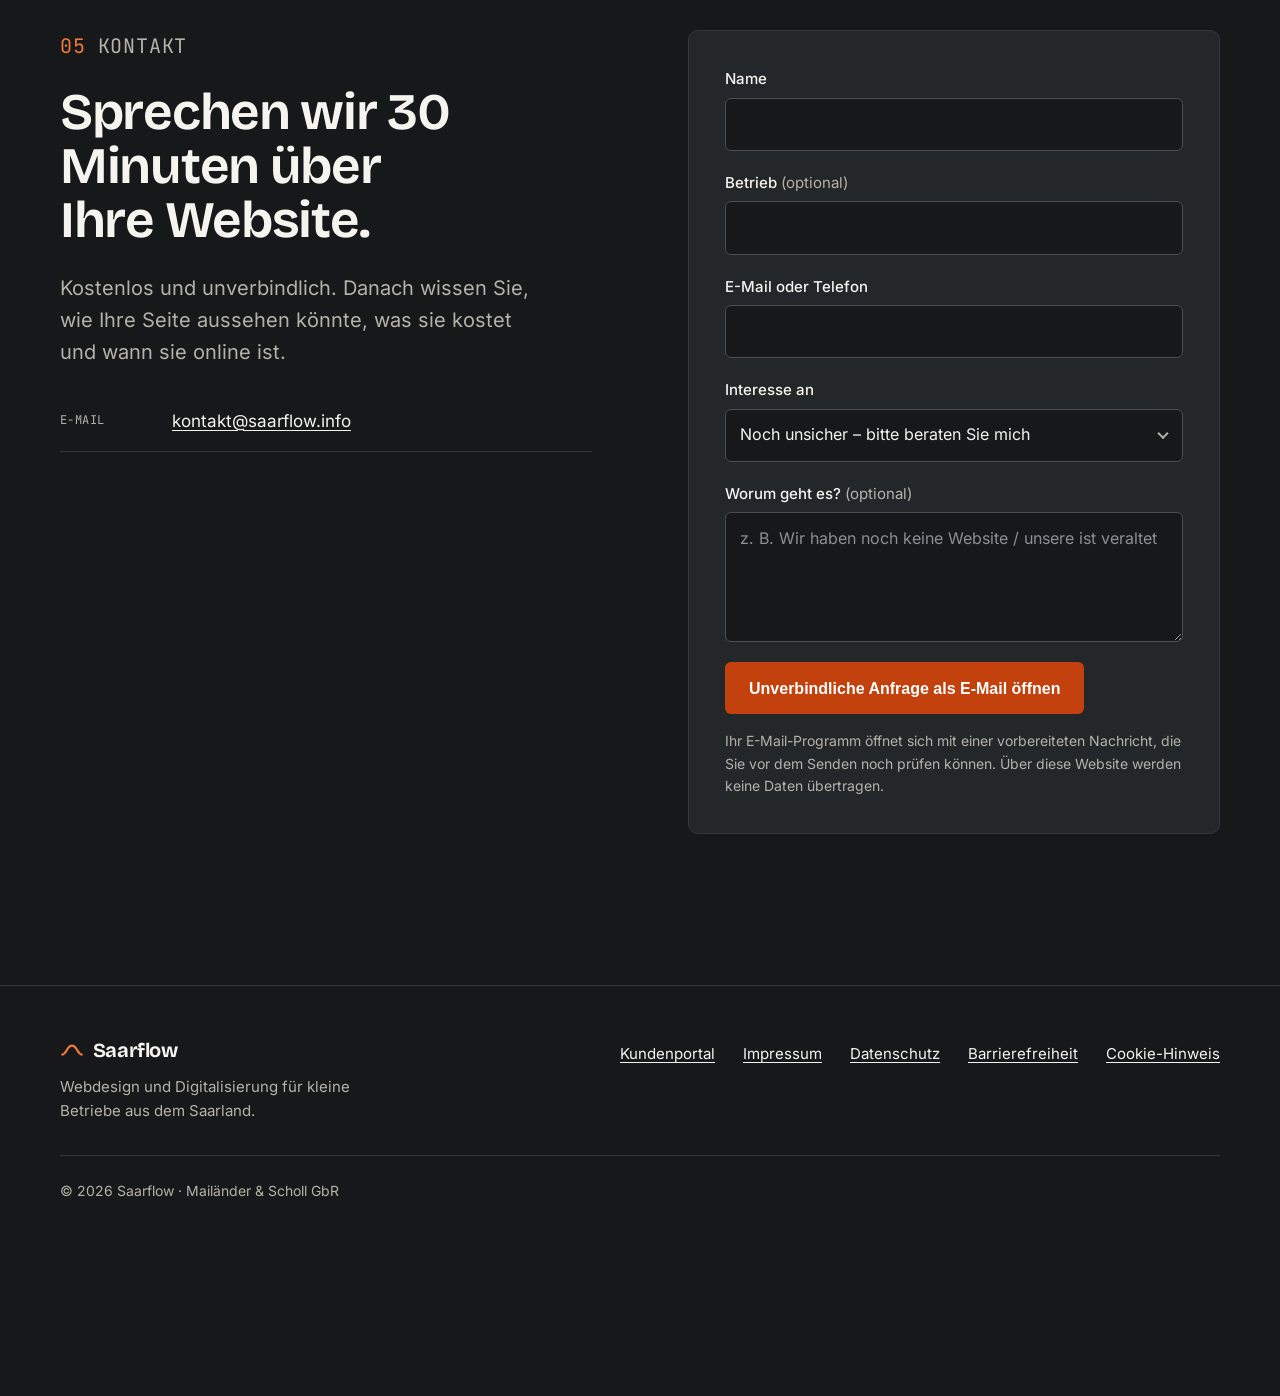
==== commit b183a6f5: "Add example online booking to salon and workshop demos, promote it on the homepage Demos: a three-st" ====
--- a/index.html
+++ b/index.html
@@ -20,10 +20,10 @@
   <meta name="theme-color" content="#F6F4EF">
   <link rel="preload" href="assets/fonts/bricolage-grotesque-latin-wght-normal.woff2" as="font" type="font/woff2" crossorigin>
   <link rel="preload" href="assets/fonts/inter-latin-wght-normal.woff2" as="font" type="font/woff2" crossorigin>
-  <link rel="stylesheet" href="assets/css/style.css?v=25">
+  <link rel="stylesheet" href="assets/css/style.css?v=26">
   <link rel="icon" href="assets/favicon.svg" type="image/svg+xml">
   <link rel="apple-touch-icon" href="assets/img/apple-touch-icon.png">
-  <script type="application/ld+json">{"@context":"https://schema.org","@graph":[{"@type":"ProfessionalService","@id":"https://saarflow.info/#unternehmen","name":"Saarflow","legalName":"Mailänder & Scholl GbR","url":"https://saarflow.info/","logo":"https://saarflow.info/assets/img/icon-512.png","image":"https://saarflow.info/assets/img/og-saarflow.png","description":"Webdesign und Digitalisierung für kleine Betriebe aus dem Saarland: Website zum Festpreis, Hosting, Updates und Änderungen inklusive.","email":"kontakt@saarflow.info","address":{"@type":"PostalAddress","addressLocality":"Ensdorf","postalCode":"66806","addressRegion":"Saarland","addressCountry":"DE"},"areaServed":{"@type":"State","name":"Saarland"},"founder":[{"@type":"Person","name":"Jonas Mailänder","jobTitle":"Gründer, Webdesign"},{"@type":"Person","name":"Dennis Scholl","jobTitle":"Gründer, Digitalisierung"}],"knowsAbout":["Webdesign","Website-Erstellung","Hosting","Digitalisierung","Automatisierung mit KI"]},{"@type":"WebSite","@id":"https://saarflow.info/#website","url":"https://saarflow.info/","name":"Saarflow","inLanguage":"de","publisher":{"@id":"https://saarflow.info/#unternehmen"}}]}</script>
+  <script type="application/ld+json">{"@context":"https://schema.org","@graph":[{"@type":"ProfessionalService","@id":"https://saarflow.info/#unternehmen","name":"Saarflow","legalName":"Mailänder & Scholl GbR","url":"https://saarflow.info/","logo":"https://saarflow.info/assets/img/icon-512.png","image":"https://saarflow.info/assets/img/og-saarflow.png","description":"Webdesign und Digitalisierung für kleine Betriebe aus dem Saarland: Website zum Festpreis, Hosting, Updates und Änderungen inklusive.","email":"kontakt@saarflow.info","address":{"@type":"PostalAddress","addressLocality":"Ensdorf","postalCode":"66806","addressRegion":"Saarland","addressCountry":"DE"},"areaServed":{"@type":"State","name":"Saarland"},"founder":[{"@type":"Person","name":"Jonas Mailänder","jobTitle":"Gründer, Webdesign"},{"@type":"Person","name":"Dennis Scholl","jobTitle":"Gründer, Digitalisierung"}],"knowsAbout":["Webdesign","Website-Erstellung","Hosting","Online-Terminbuchung","Digitalisierung","Automatisierung mit KI"]},{"@type":"WebSite","@id":"https://saarflow.info/#website","url":"https://saarflow.info/","name":"Saarflow","inLanguage":"de","publisher":{"@id":"https://saarflow.info/#unternehmen"}}]}</script>
   <script>(function(d){d.classList.add('js');try{var a=JSON.parse(localStorage.getItem('sf-a11y')||'{}');if(a.font)d.classList.add('a11y-font-'+a.font);for(var k in a){if(k!=='font'&&a[k])d.classList.add('a11y-'+k)}}catch(e){}})(document.documentElement)</script>
 </head>
 <body>
@@ -131,7 +131,14 @@
           </li>
           <li class="reveal">
             <h3><span class="online-num" aria-hidden="true">03</span>Rund um die Uhr.</h3>
-            <p>Ihr Betrieb hat Öffnungszeiten, Ihre Website nicht. Sie beantwortet Fragen und gewinnt Kunden – auch wenn Sie längst Feierabend haben.</p>
+            <div>
+              <p>Ihr Betrieb hat Öffnungszeiten, Ihre Website nicht. Sie beantwortet Fragen und nimmt auf Wunsch sogar Termine an – auch wenn Sie längst Feierabend haben.</p>
+              <div class="night-booking" role="img" aria-label="Beispiel: Um 22:47 Uhr bucht ein Kunde online einen Termin für Samstag, 10:30 Uhr. Der Termin steht sofort im Kalender.">
+                <span class="nb-time" aria-hidden="true">22:47</span>
+                <span class="nb-text" aria-hidden="true"><b>Neue Online-Buchung</b>Samstag, 10:30 Uhr · Herrenschnitt</span>
+                <span class="nb-state" aria-hidden="true">im Kalender</span>
+              </div>
+            </div>
           </li>
           <li class="reveal">
             <h3><span class="online-num" aria-hidden="true">04</span>Der erste Eindruck.</h3>
@@ -266,6 +273,27 @@
           </div>
         </aside>
 
+        <aside class="extra extra--pricing reveal" aria-labelledby="buchung-title">
+          <p class="eyebrow">Zusatzleistung</p>
+          <div class="extra-body">
+            <h3 id="buchung-title">Online-Terminbuchung für Ihre Website</h3>
+            <div>
+              <p>Ihre Kunden suchen sich selbst einen freien Termin aus – abends, am Wochenende, ohne Anruf. Der Termin steht danach in Ihrem Kalender, Ihr Kunde bekommt eine Bestätigung per E-Mail.</p>
+              <div class="try" data-try-booking>
+                <p class="try-label" id="try-label">So fühlt sich das für Ihre Kunden an – tippen Sie auf einen freien Termin:</p>
+                <div class="try-slots" role="group" aria-labelledby="try-label">
+                  <button type="button" aria-pressed="false" data-when="Donnerstag, 09:30 Uhr">Do · 09:30</button>
+                  <button type="button" aria-pressed="false" data-when="Donnerstag, 14:00 Uhr">Do · 14:00</button>
+                  <button type="button" disabled>Fr · 10:00 <span class="visually-hidden">(belegt)</span></button>
+                  <button type="button" aria-pressed="false" data-when="Freitag, 16:30 Uhr">Fr · 16:30</button>
+                </div>
+                <p class="try-status" role="status"></p>
+              </div>
+              <p>Die Buchung läuft direkt auf Ihrer Website – ohne Buchungsportal und ohne Provision pro Termin. <a href="demo-salon.html#termin">Ganze Buchung in der Salon-Demo ausprobieren</a></p>
+            </div>
+          </div>
+        </aside>
+
         <div class="plan-common reveal">
           <h3>Für jede Website, egal welches Paket</h3>
           <dl>
@@ -421,6 +449,6 @@
     </div>
   </footer>
 
-  <script src="assets/js/main.js?v=25" defer></script>
+  <script src="assets/js/main.js?v=26" defer></script>
 </body>
 </html>
--- a/assets/css/style.css
+++ b/assets/css/style.css
@@ -628,3 +628,29 @@
 /* Paketnamen groß, seit die Preise entfallen sind */
 .plan h3 { font-family: var(--f-display); font-weight: 650; font-size: clamp(2rem, 1.5rem + 2vw, 2.9rem); text-transform: none; letter-spacing: -0.025em; line-height: 1.05; color: var(--ink); margin-bottom: .9rem; }
 .plan--premium h3 { color: var(--accent); }
+
+
+/* ---------- Online-Terminbuchung auf der Startseite ---------- */
+/* Benachrichtigung im Abschnitt "Rund um die Uhr" */
+.night-booking { display: flex; align-items: center; gap: .9rem; margin-top: 1.25rem; padding: .8rem 1rem; max-width: 27rem; background: var(--dark-2); border: 1px solid #33373B; border-radius: 8px; font-size: .875rem; line-height: 1.35; }
+.nb-time { font-family: var(--f-mono); font-size: .8125rem; color: var(--accent-on-dark); }
+.nb-text { flex: 1; color: var(--on-dark-2); }
+.nb-text b { display: block; color: var(--on-dark); font-weight: 600; }
+.nb-state { display: none; align-items: center; gap: .4rem; font-size: .75rem; color: var(--on-dark-2); white-space: nowrap; }
+.nb-state::before { content: ""; width: 7px; height: 7px; border-radius: 50%; background: #51CF66; }
+@media (min-width: 420px) { .nb-state { display: inline-flex; } }
+.a11y-contrast .night-booking { border-color: #6B6760; }
+
+/* Beispiel-Termine zum Antippen in der Zusatzleistung */
+.extra + .extra { margin-top: 1rem; }
+.extra-body a { font-weight: 600; }
+.try { margin: 1.25rem 0 1.5rem; padding-top: 1.25rem; border-top: 1px solid var(--line); }
+html:not(.js) .try { display: none; }
+.try-label { margin: 0 0 .75rem; font-family: var(--f-mono); font-size: .75rem; text-transform: uppercase; letter-spacing: .04em; color: var(--ink-2) !important; max-width: none !important; }
+.try-slots { display: flex; flex-wrap: wrap; gap: .5rem; }
+.try-slots button { min-height: 2.75rem; padding: .5rem .9rem; font-family: var(--f-mono); font-size: .875rem; color: var(--ink); background: var(--paper); border: 1px solid var(--ink); border-radius: var(--radius); cursor: pointer; transition: background-color .15s ease, color .15s ease; }
+.try-slots button:hover:not(:disabled):not([aria-pressed="true"]) { background: var(--accent-soft); }
+.try-slots button[aria-pressed="true"] { background: var(--accent); border-color: var(--accent); color: #fff; }
+.try-slots button:disabled { border-style: dashed; border-color: #8C8F93; color: #5A5E62; text-decoration: line-through; cursor: not-allowed; }
+.try-status { margin: .9rem 0 0 !important; padding: .75rem 1rem; background: var(--accent-soft); border-left: 3px solid var(--accent); border-radius: 0 var(--radius) var(--radius) 0; color: var(--ink) !important; font-size: .9375rem; }
+.try-status:empty { display: none; }
